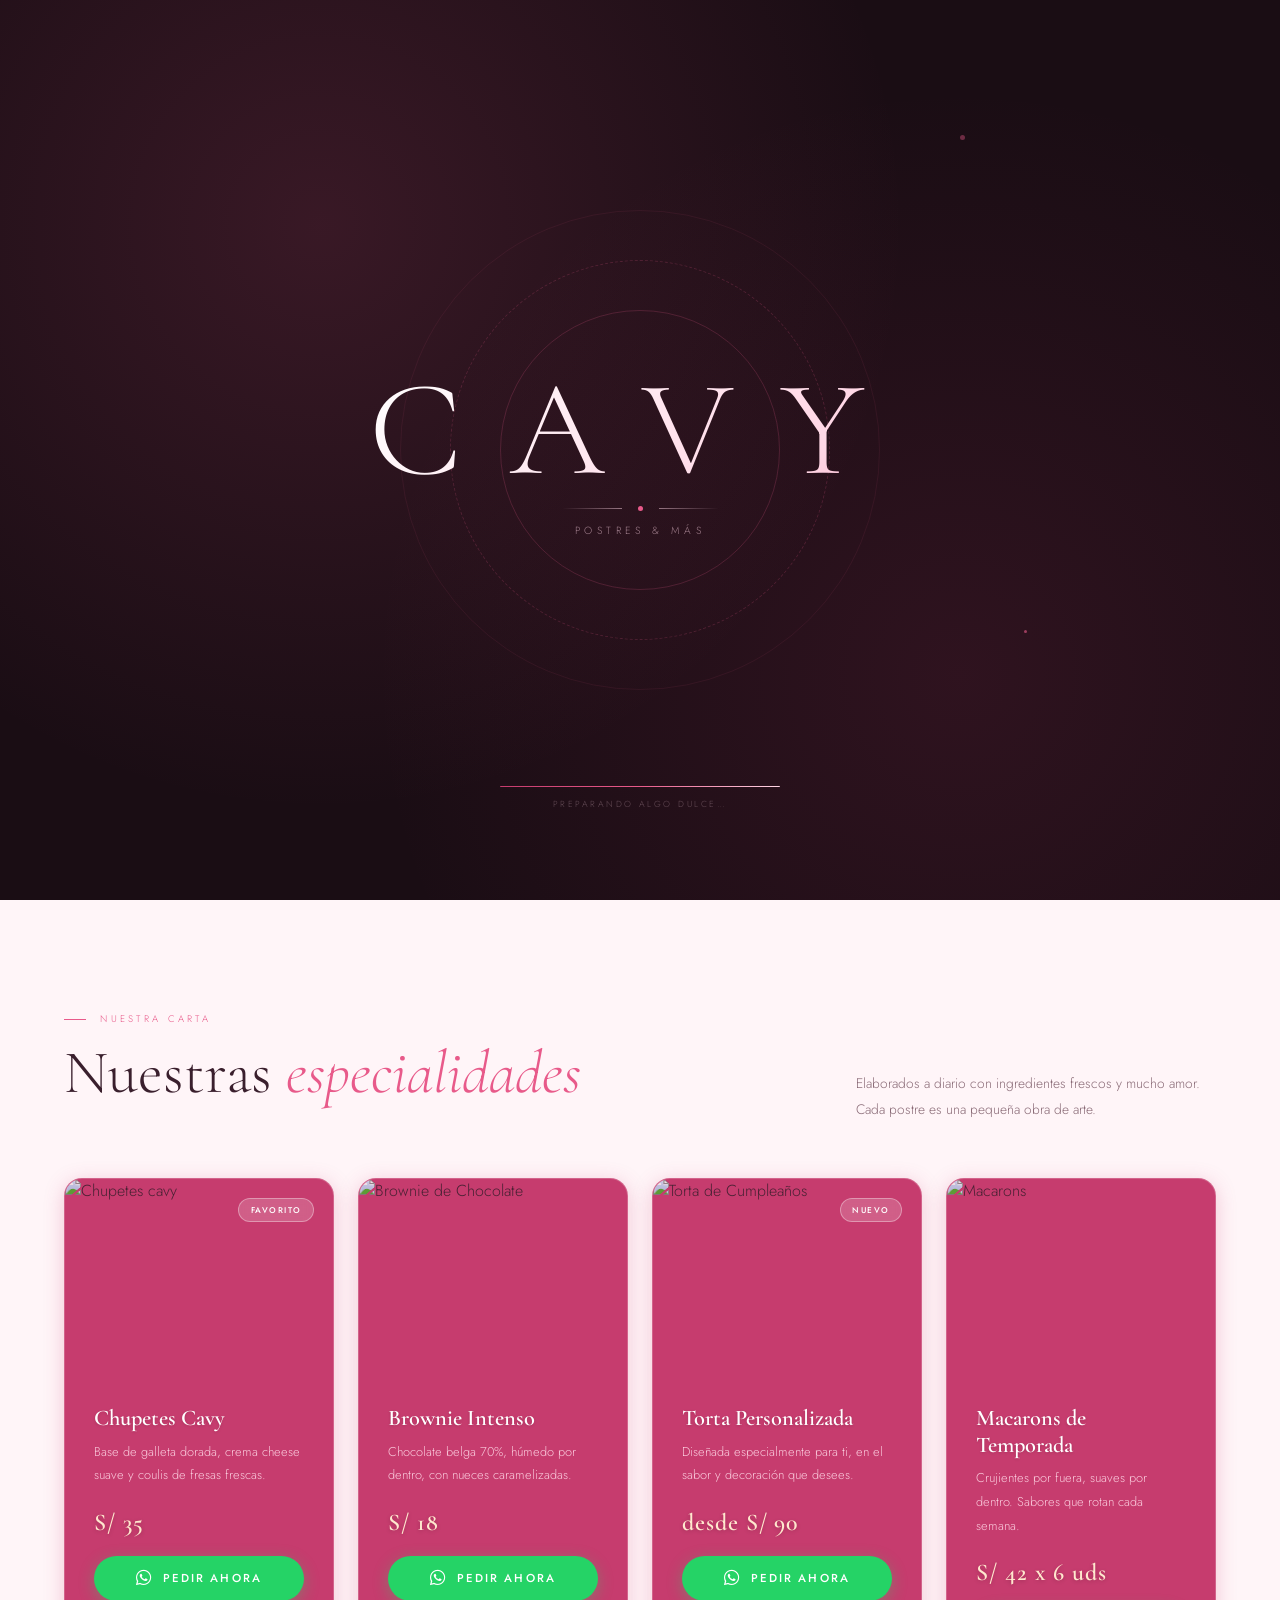
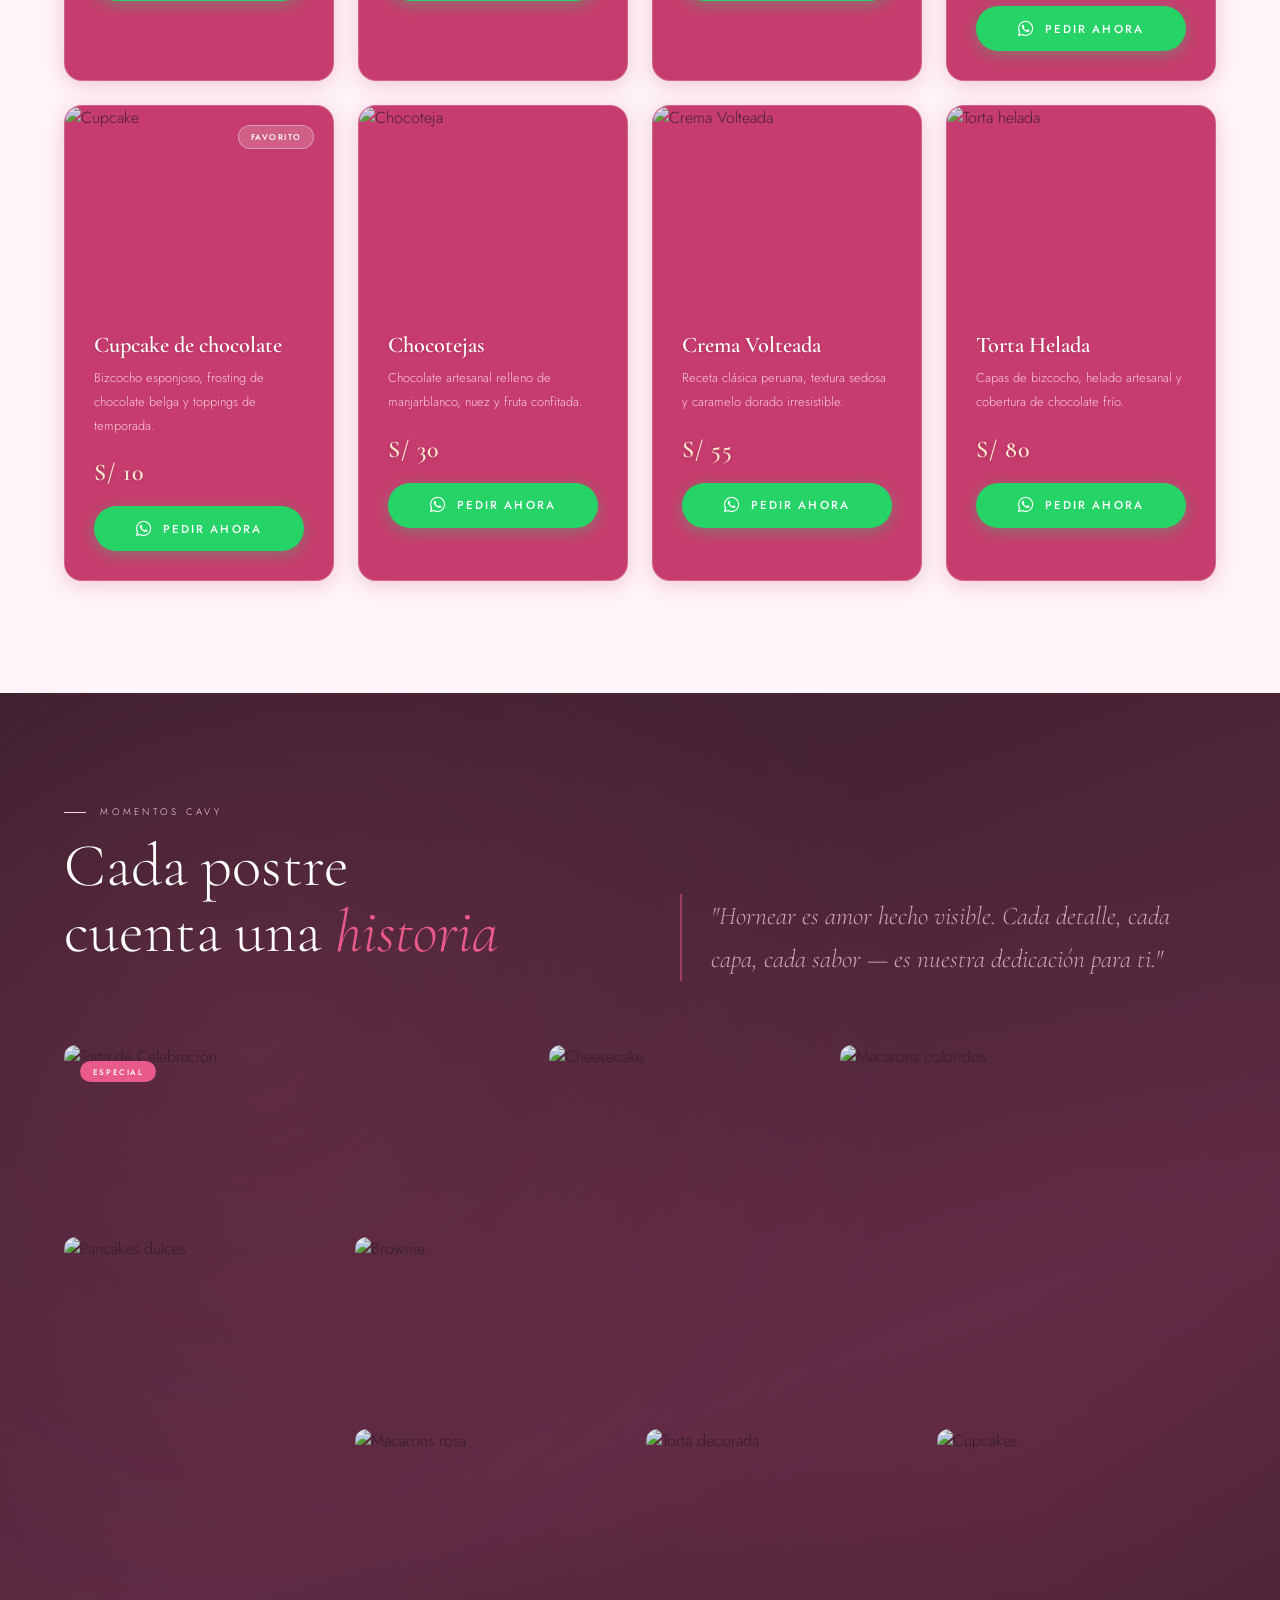
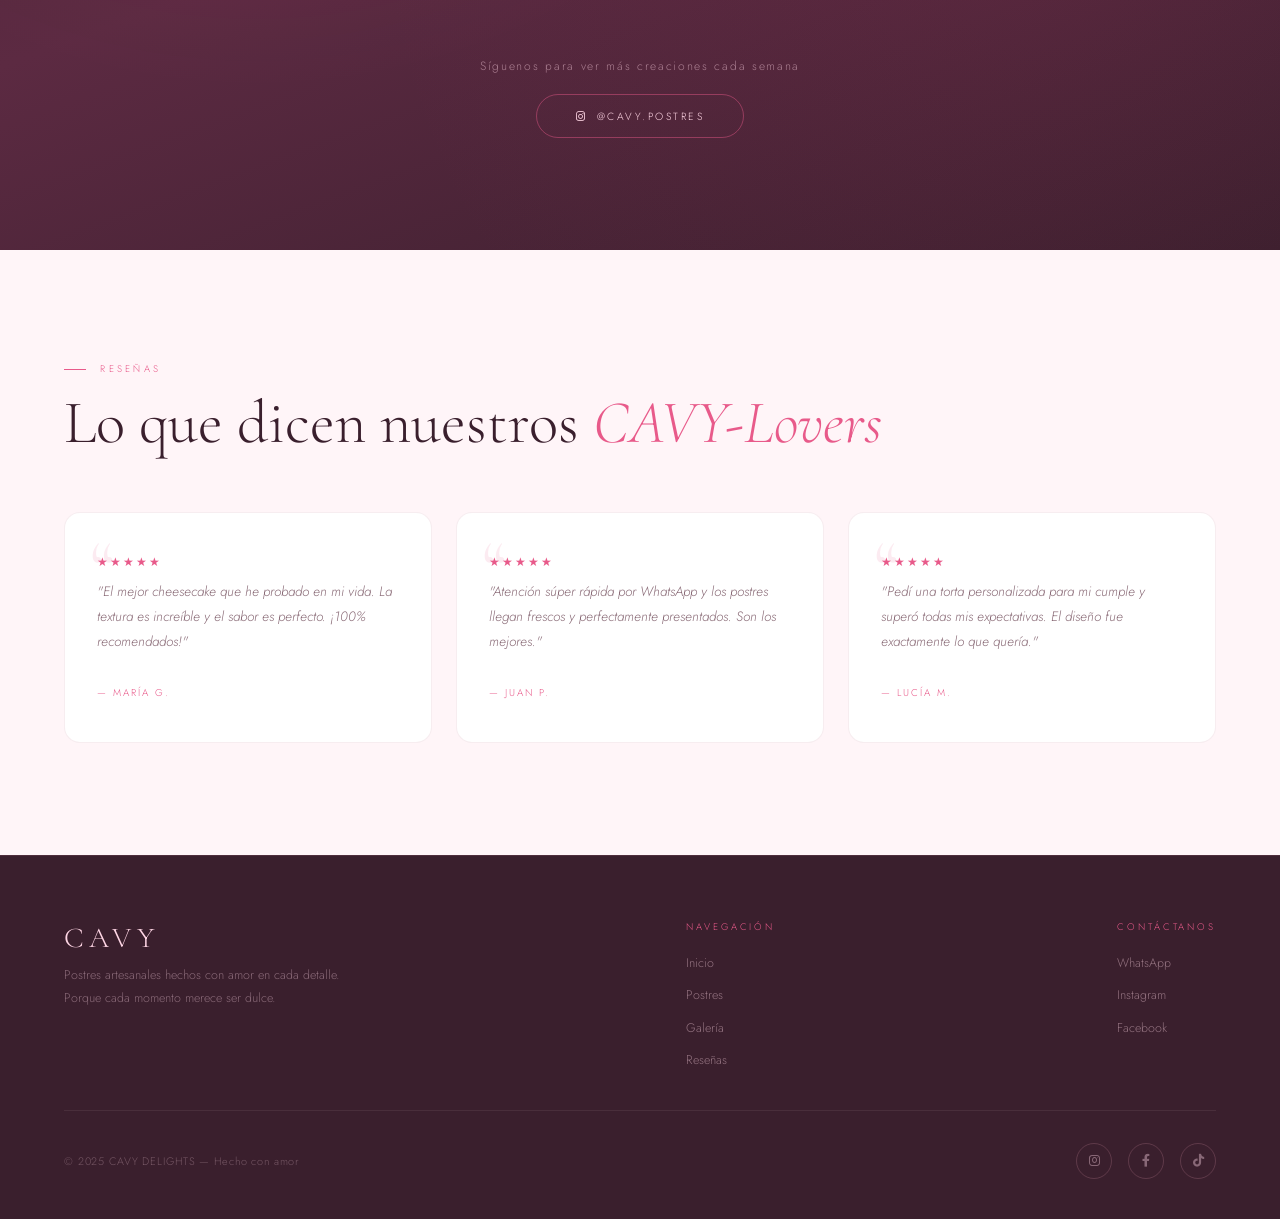
==== index.html @ 1678b9b2 "cambie cavy.html a index.html" ====
<!DOCTYPE html>
<html lang="es">
<head>
  <meta charset="UTF-8"/>
  <meta name="viewport" content="width=device-width, initial-scale=1.0"/>
  <title>CAVY — Postres & Más</title>
  <link rel="stylesheet" href="https://cdnjs.cloudflare.com/ajax/libs/font-awesome/6.0.0/css/all.min.css"/>
  <link href="https://fonts.googleapis.com/css2?family=Cormorant+Garamond:ital,wght@0,300;0,400;0,600;1,300;1,400&family=Jost:wght@200;300;400;500&display=swap" rel="stylesheet"/>
  <link rel="icon" href="logo2.png" type="image/png"/>
  <link rel="stylesheet" href="../css/cavy.css"/>
</head>
<body>


<div id="page-loader" role="status" aria-label="Cargando CAVY">
  <!-- Partículas flotantes -->
  <div class="loader-particle"></div>
  <div class="loader-particle"></div>
  <div class="loader-particle"></div>
  <div class="loader-particle"></div>
  <div class="loader-particle"></div>
  <div class="loader-particle"></div>

  <!-- Anillos decorativos -->
  <div class="loader-ring loader-ring-1"></div>
  <div class="loader-ring loader-ring-2"></div>
  <div class="loader-ring loader-ring-3"></div>

  <!-- Contenido central -->
  <div class="loader-content">
    <div class="loader-logo">CAVY</div>
    <div class="loader-divider">
      <div class="loader-divider-line"></div>
      <div class="loader-divider-dot"></div>
      <div class="loader-divider-line"></div>
    </div>
    <p class="loader-subtitle">Postres &amp; Más</p>
  </div>

  <!-- Barra de progreso -->
  <div class="loader-progress-wrap">
    <div class="loader-progress-bar">
      <div class="loader-progress-fill"></div>
    </div>
    <p class="loader-progress-text">Preparando algo dulce…</p>
  </div>
</div>

<!-- NAV -->
<nav class="navbar" id="navbar">
  <a href="#inicio" class="logo">CAVY<span class="logo-dot"></span></a>
  <button class="hamburger" id="hamburger" aria-label="Menú">
    <span></span><span></span><span></span>
  </button>
  <ul class="nav-links" id="navLinks">
    <li><a href="#inicio" class="active">Inicio</a></li>
    <li><a href="#productos">Postres</a></li>
    <li><a href="#galeria">Galería</a></li>
    <li><a href="#contacto">Reseñas</a></li>
  </ul>
</nav>

<!-- HERO -->
<header id="inicio">
  <div class="hero-image"></div>
  <div class="hero-deco hero-deco-1"></div>
  <div class="hero-deco hero-deco-2"></div>
  <div class="hero-content">
    <p class="hero-eyebrow">Postres Artesanales</p>
    <h1 class="hero-title">CAVY<br><em>dulzura</em><br>en cada bocado</h1>
    <p class="hero-sub">Creamos postres únicos con amor, ingredientes frescos y la magia que mereces.</p>
    <a href="#productos" class="btn-hero"><span>Ver nuestros postres</span></a>
  </div>
  <div class="scroll-hint"><div class="line"></div></div>
</header>

<!-- PRODUCTS -->
<section id="productos" class="sec">
  <div class="prod-header">
    <div>
      <p class="sec-label">Nuestra Carta</p>
      <h2 class="sec-title">Nuestras <em>especialidades</em></h2>
    </div>
    <p class="prod-desc reveal">Elaborados a diario con ingredientes frescos y mucho amor. Cada postre es una pequeña obra de arte.</p>
  </div>

  <div class="cards-grid">
    <div class="card reveal">
      <span class="card-badge">Favorito</span>
      <div class="card-img-wrap"><img src="chupete.png" alt="Chupetes cavy"/></div>
      <div class="card-body">
        <h3 class="card-name">Chupetes Cavy</h3>
        <p class="card-desc">Base de galleta dorada, crema cheese suave y coulis de fresas frescas.</p>
        <span class="card-price">S/ 35</span>
        <button class="btn-wa" onclick="pedirWhatsApp('Chupetes Cavy')"><i class="fab fa-whatsapp"></i><span>Pedir ahora</span></button>
      </div>
    </div>
    <div class="card reveal">
      <div class="card-img-wrap"><img src="https://images.unsplash.com/photo-1606313564200-e75d5e30476c?q=80&w=600" alt="Brownie de Chocolate"/></div>
      <div class="card-body">
        <h3 class="card-name">Brownie Intenso</h3>
        <p class="card-desc">Chocolate belga 70%, húmedo por dentro, con nueces caramelizadas.</p>
        <span class="card-price">S/ 18</span>
        <button class="btn-wa" onclick="pedirWhatsApp('Brownie Intenso')"><i class="fab fa-whatsapp"></i><span>Pedir ahora</span></button>
      </div>
    </div>
    <div class="card reveal">
      <span class="card-badge">Nuevo</span>
      <div class="card-img-wrap"><img src="https://images.unsplash.com/photo-1488477181946-6428a0291777?q=80&w=600" alt="Torta de Cumpleaños"/></div>
      <div class="card-body">
        <h3 class="card-name">Torta Personalizada</h3>
        <p class="card-desc">Diseñada especialmente para ti, en el sabor y decoración que desees.</p>
        <span class="card-price">desde S/ 90</span>
        <button class="btn-wa" onclick="pedirWhatsApp('Torta Personalizada')"><i class="fab fa-whatsapp"></i><span>Pedir ahora</span></button>
      </div>
    </div>
    <div class="card reveal">
      <div class="card-img-wrap"><img src="https://images.unsplash.com/photo-1551024506-0bccd828d307?q=80&w=600" alt="Macarons"/></div>
      <div class="card-body">
        <h3 class="card-name">Macarons de Temporada</h3>
        <p class="card-desc">Crujientes por fuera, suaves por dentro. Sabores que rotan cada semana.</p>
        <span class="card-price">S/ 42 x 6 uds</span>
        <button class="btn-wa" onclick="pedirWhatsApp('Macarons de Temporada')"><i class="fab fa-whatsapp"></i><span>Pedir ahora</span></button>
      </div>
    </div>
    <div class="card reveal">
      <span class="card-badge">Favorito</span>
      <div class="card-img-wrap"><img src="Cupcake.png" alt="Cupcake"/></div>
      <div class="card-body">
        <h3 class="card-name">Cupcake de chocolate</h3>
        <p class="card-desc">Bizcocho esponjoso, frosting de chocolate belga y toppings de temporada.</p>
        <span class="card-price">S/ 10</span>
        <button class="btn-wa" onclick="pedirWhatsApp('Cupcake de Chocolate')"><i class="fab fa-whatsapp"></i><span>Pedir ahora</span></button>
      </div>
    </div>
    <div class="card reveal">
      <div class="card-img-wrap"><img src="chocoteja.png" alt="Chocoteja"/></div>
      <div class="card-body">
        <h3 class="card-name">Chocotejas</h3>
        <p class="card-desc">Chocolate artesanal relleno de manjarblanco, nuez y fruta confitada.</p>
        <span class="card-price">S/ 30</span>
        <button class="btn-wa" onclick="pedirWhatsApp('Chocotejas')"><i class="fab fa-whatsapp"></i><span>Pedir ahora</span></button>
      </div>
    </div>
    <div class="card reveal">
      <div class="card-img-wrap"><img src="crema-volteada.jpeg" alt="Crema Volteada"/></div>
      <div class="card-body">
        <h3 class="card-name">Crema Volteada</h3>
        <p class="card-desc">Receta clásica peruana, textura sedosa y caramelo dorado irresistible.</p>
        <span class="card-price">S/ 55</span>
        <button class="btn-wa" onclick="pedirWhatsApp('Crema Volteada')"><i class="fab fa-whatsapp"></i><span>Pedir ahora</span></button>
      </div>
    </div>
    <div class="card reveal">
      <div class="card-img-wrap"><img src="torta-helada.png" alt="Torta helada"/></div>
      <div class="card-body">
        <h3 class="card-name">Torta Helada</h3>
        <p class="card-desc">Capas de bizcocho, helado artesanal y cobertura de chocolate frío.</p>
        <span class="card-price">S/ 80</span>
        <button class="btn-wa" onclick="pedirWhatsApp('Torta helada')"><i class="fab fa-whatsapp"></i><span>Pedir ahora</span></button>
      </div>
    </div>
  </div>
</section>

<!-- GALLERY -->
<section id="galeria">
  <div class="gallery-intro">
    <div>
      <p class="sec-label reveal">Momentos CAVY</p>
      <h2 class="sec-title reveal">Cada postre<br>cuenta una <em>historia</em></h2>
    </div>
    <blockquote class="gallery-quote reveal">
      "Hornear es amor hecho visible. Cada detalle, cada capa, cada sabor — es nuestra dedicación para ti."
    </blockquote>
  </div>
  <div class="gallery-grid">
    <div class="g-item g-featured reveal">
      <span class="g-tag">Especial</span>
      <img src="https://images.unsplash.com/photo-1578985545062-69928b1d9587?q=80&w=900" alt="Torta de Celebración" loading="lazy"/>
      <div class="g-overlay"><div class="g-overlay-text"><span class="g-overlay-label">Tortas</span><span class="g-overlay-name">Torta de Celebración</span></div></div>
    </div>
    <div class="g-item reveal">
      <img src="https://images.unsplash.com/photo-1495147466023-ac5c588e2e94?q=80&w=600" alt="Cheesecake" loading="lazy"/>
      <div class="g-overlay"><div class="g-overlay-text"><span class="g-overlay-label">Tartas</span><span class="g-overlay-name">Cheesecake del día</span></div></div>
    </div>
    <div class="g-item reveal">
      <img src="https://images.unsplash.com/photo-1587314168485-3236d6710814?q=80&w=600" alt="Macarons coloridos" loading="lazy"/>
      <div class="g-overlay"><div class="g-overlay-text"><span class="g-overlay-label">Petit fours</span><span class="g-overlay-name">Macarons de Temporada</span></div></div>
    </div>
    <div class="g-item reveal">
      <img src="https://images.unsplash.com/photo-1567620905732-2d1ec7ab7445?q=80&w=600" alt="Pancakes dulces" loading="lazy"/>
      <div class="g-overlay"><div class="g-overlay-text"><span class="g-overlay-label">Desayunos</span><span class="g-overlay-name">Pancakes Artesanales</span></div></div>
    </div>
    <div class="g-item reveal">
      <img src="https://images.unsplash.com/photo-1606313564200-e75d5e30476c?q=80&w=700" alt="Brownie" loading="lazy"/>
      <div class="g-overlay"><div class="g-overlay-text"><span class="g-overlay-label">Chocolate</span><span class="g-overlay-name">Brownie Intenso</span></div></div>
    </div>
    <div class="g-item reveal">
      <img src="https://images.unsplash.com/photo-1551024506-0bccd828d307?q=80&w=600" alt="Macarons rosa" loading="lazy"/>
      <div class="g-overlay"><div class="g-overlay-text"><span class="g-overlay-label">Edición</span><span class="g-overlay-name">Edición Floral</span></div></div>
    </div>
    <div class="g-item reveal">
      <img src="https://images.unsplash.com/photo-1488477181946-6428a0291777?q=80&w=600" alt="Torta decorada" loading="lazy"/>
      <div class="g-overlay"><div class="g-overlay-text"><span class="g-overlay-label">Personalizado</span><span class="g-overlay-name">Torta Personalizada</span></div></div>
    </div>
    <div class="g-item reveal">
      <img src="https://images.unsplash.com/photo-1563729784474-d77dbb933a9e?q=80&w=600" alt="Cupcakes" loading="lazy"/>
      <div class="g-overlay"><div class="g-overlay-text"><span class="g-overlay-label">Cupcakes</span><span class="g-overlay-name">Detalle Especial</span></div></div>
    </div>
  </div>
  <div class="gallery-cta reveal">
    <p>Síguenos para ver más creaciones cada semana</p>
    <a href="https://instagram.com/tuusuario" class="btn-insta" target="_blank"><i class="fab fa-instagram"></i><span>@cavy.postres</span></a>
  </div>
</section>

<!-- TESTIMONIALS -->
<section id="contacto" class="sec">
  <p class="sec-label reveal">Reseñas</p>
  <h2 class="sec-title reveal">Lo que dicen nuestros <em>CAVY-Lovers</em></h2>
  <div class="testi-grid">
    <div class="testi-card reveal">
      <div class="testi-stars">★★★★★</div>
      <p class="testi-text">"El mejor cheesecake que he probado en mi vida. La textura es increíble y el sabor es perfecto. ¡100% recomendados!"</p>
      <span class="testi-author">— María G.</span>
    </div>
    <div class="testi-card reveal">
      <div class="testi-stars">★★★★★</div>
      <p class="testi-text">"Atención súper rápida por WhatsApp y los postres llegan frescos y perfectamente presentados. Son los mejores."</p>
      <span class="testi-author">— Juan P.</span>
    </div>
    <div class="testi-card reveal">
      <div class="testi-stars">★★★★★</div>
      <p class="testi-text">"Pedí una torta personalizada para mi cumple y superó todas mis expectativas. El diseño fue exactamente lo que quería."</p>
      <span class="testi-author">— Lucía M.</span>
    </div>
  </div>
</section>

<!-- FOOTER -->
<footer>
  <div class="footer-top">
    <div class="footer-brand">
      <span class="footer-logo">CAVY</span>
      <p>Postres artesanales hechos con amor en cada detalle. Porque cada momento merece ser dulce.</p>
    </div>
    <div>
      <p class="footer-links-title">Navegación</p>
      <ul class="footer-links">
        <li><a href="#inicio">Inicio</a></li>
        <li><a href="#productos">Postres</a></li>
        <li><a href="#galeria">Galería</a></li>
        <li><a href="#contacto">Reseñas</a></li>
      </ul>
    </div>
    <div>
      <p class="footer-links-title">Contáctanos</p>
      <ul class="footer-links">
        <li><a href="https://wa.me/51962284422">WhatsApp</a></li>
        <li><a href="https://instagram.com/tuusuario">Instagram</a></li>
        <li><a href="https://facebook.com/tuusuario">Facebook</a></li>
      </ul>
    </div>
  </div>
  <div class="footer-bottom">
    <p class="footer-copy">© 2025 CAVY DELIGHTS — Hecho con amor </p>
    <div class="footer-socials">
      <a href="https://instagram.com/tuusuario" class="f-social" target="_blank"><i class="fab fa-instagram"></i></a>
      <a href="https://facebook.com/tuusuario" class="f-social" target="_blank"><i class="fab fa-facebook-f"></i></a>
      <a href="https://tiktok.com/@tuusuario" class="f-social" target="_blank"><i class="fab fa-tiktok"></i></a>
    </div>
  </div>
</footer>

<!-- FLOATING SOCIAL BUTTONS -->
<div class="redes-flotantes">
  <a href="https://wa.me/51962284422" class="btn-flotante whatsapp" target="_blank" title="WhatsApp"><i class="fa-brands fa-whatsapp"></i></a>
  <a href="https://facebook.com/tuusuario" class="btn-flotante facebook" target="_blank" title="Facebook"><i class="fa-brands fa-facebook"></i></a>
  <a href="https://instagram.com/tuusuario" class="btn-flotante instagram" target="_blank" title="Instagram"><i class="fa-brands fa-instagram"></i></a>
</div>


<script>
  /* ══ LOADER — ocultar tras máximo 4 s ══ */
  (function () {
    const loader = document.getElementById('page-loader');
    let hidden = false;

    function hideLoader() {
      if (hidden) return;
      hidden = true;
      loader.classList.add('loader-hidden');
      // Quitar del DOM después de la transición (0.7 s)
      setTimeout(() => loader.remove(), 800);
    }

    // Se oculta cuando la página termina de cargar O a los 4 s, lo que ocurra primero
    window.addEventListener('load', function () {
      // Mínimo 1.8 s para que se vea bonito, máximo 4 s
      const elapsed = performance.now();
      const delay = Math.max(0, 2800 - elapsed);
      setTimeout(hideLoader, delay);
    });

    // Seguro de 4 s por si window.load tarda demasiado
    setTimeout(hideLoader, 4000);
  })();

  /* ══ Navbar scroll ══ */
  const navbar = document.getElementById('navbar');
  window.addEventListener('scroll', () => {
    navbar.classList.toggle('scrolled', window.scrollY > 60);
  });

  /* ══ Hamburger ══ */
  const hamburger = document.getElementById('hamburger');
  hamburger.addEventListener('click', () => {
    document.getElementById('navLinks').classList.toggle('open');
    hamburger.classList.toggle('open');
  });

  /* ══ Active nav link on scroll ══ */
  const sections = document.querySelectorAll('section[id], header[id]');
  const navLinks = document.querySelectorAll('.nav-links a');
  const observer = new IntersectionObserver((entries) => {
    entries.forEach(entry => {
      if (entry.isIntersecting) {
        navLinks.forEach(a => a.classList.remove('active'));
        const active = document.querySelector(`.nav-links a[href="#${entry.target.id}"]`);
        if (active) active.classList.add('active');
      }
    });
  }, { threshold: 0.4 });
  sections.forEach(s => observer.observe(s));

  /* ══ Reveal animation ══ */
  const revealEls = document.querySelectorAll('.reveal');
  const revealObs = new IntersectionObserver((entries) => {
    entries.forEach((e, i) => {
      if (e.isIntersecting) {
        setTimeout(() => e.target.classList.add('visible'), i * 75);
        revealObs.unobserve(e.target);
      }
    });
  }, { threshold: 0.1 });
  revealEls.forEach(el => revealObs.observe(el));

  /* ══ WhatsApp ══ */
  function pedirWhatsApp(producto) {
    const telefono = "51962284422";
    const mensaje = `Hola CAVY! Me interesa, y quisiera hacer pedido de torta helada ${producto}`;
    window.open(`https://wa.me/${telefono}?text=${encodeURIComponent(mensaje)}`, '_blank');
  }

  /* ══ Popup — aparece 3 s después de que cierre el loader ══ */
  setTimeout(() => {
    const p = document.getElementById('miPopup');
    if (p) p.style.display = 'flex';
  }, 7000); // 4s loader + 3s de gracia

  function cerrarPopup() {
    const p = document.getElementById('miPopup');
    if (p) p.style.display = 'none';
  }
  window.addEventListener('click', (e) => {
    const p = document.getElementById('miPopup');
    if (e.target === p) cerrarPopup();
  });
</script>
</body>
</html>
---- css/cavy.css ----
:root {
      --rose: #E85A8A;
      --rose-light: #FFD6E5;
      --rose-dark: #C63C6E;
      --cream: #ffdbe3;
      --cream-dark: #F7E1E7;
      --lavender: #EDE0FF;
      --peach: #FFE8CE;
      --dark: #3A1F2D;
      --muted: #8A6B77;
      --white: #FFFFFF;

      --card-bg: #C63C6E;
      --card-bg-hover: #a82d5a;
      --card-body-bg: #C63C6E;
      --card-text-name: #FFFFFF;
      --card-text-desc: #FFD6E5;
      --card-price-color: #FFE8CE;
      --card-badge-bg: rgba(255,255,255,0.18);
      --card-badge-text: #FFFFFF;
      --card-border: rgba(255,255,255,0.2);
      --btn-wa-bg: #25D366;
      --btn-wa-text: #FFFFFF;
    }

    *, *::before, *::after { box-sizing: border-box; margin: 0; padding: 0; }
    html { scroll-behavior: smooth; }

    body {
      font-family: 'Jost', sans-serif;
      font-weight: 300;
      background: #fff5f8;
      color: var(--dark);
      overflow-x: hidden;
    }

    /* ══ LOADER ══ */
    #page-loader {
      position: fixed;
      inset: 0;
      z-index: 9999;
      display: flex;
      flex-direction: column;
      align-items: center;
      justify-content: center;
      background: #1a0d14;
      overflow: hidden;
      transition: opacity 0.7s ease, visibility 0.7s ease;
    }

    #page-loader.loader-hidden {
      opacity: 0;
      visibility: hidden;
      pointer-events: none;
    }

    /* Fondo con patrón sutil */
    #page-loader::before {
      content: '';
      position: absolute;
      inset: 0;
      background-image:
        radial-gradient(circle at 25% 25%, rgba(232,90,138,0.15) 0%, transparent 50%),
        radial-gradient(circle at 75% 75%, rgba(198,60,110,0.12) 0%, transparent 50%);
      pointer-events: none;
    }

    /* Partículas decorativas */
    .loader-particle {
      position: absolute;
      width: 3px;
      height: 3px;
      border-radius: 50%;
      background: var(--rose);
      opacity: 0;
      animation: particleFloat 3s ease-in-out infinite;
    }
    .loader-particle:nth-child(1)  { top: 20%; left: 15%; animation-delay: 0s;    width: 4px; height: 4px; }
    .loader-particle:nth-child(2)  { top: 70%; left: 80%; animation-delay: 0.4s;  opacity: 0.6; }
    .loader-particle:nth-child(3)  { top: 40%; left: 90%; animation-delay: 0.8s;  width: 2px; height: 2px; }
    .loader-particle:nth-child(4)  { top: 85%; left: 20%; animation-delay: 1.2s;  background: var(--rose-light); }
    .loader-particle:nth-child(5)  { top: 15%; left: 75%; animation-delay: 1.6s;  width: 5px; height: 5px; opacity: 0.4; }
    .loader-particle:nth-child(6)  { top: 55%; left: 5%;  animation-delay: 2s;    background: var(--rose-light); width: 2px; height: 2px; }
    @keyframes particleFloat {
      0%, 100% { opacity: 0; transform: translateY(0) scale(0.8); }
      50%       { opacity: 0.7; transform: translateY(-20px) scale(1); }
    }

    /* Forma decorativa giratoria */
    .loader-ring {
      position: absolute;
      border-radius: 50%;
      border: 1px solid rgba(232,90,138,0.2);
      animation: ringPulse 3s ease-in-out infinite;
    }
    .loader-ring-1 {
      width: 280px; height: 280px;
      animation-delay: 0s;
    }
    .loader-ring-2 {
      width: 380px; height: 380px;
      border-style: dashed;
      animation-delay: 0.5s;
      animation-duration: 4s;
    }
    .loader-ring-3 {
      width: 480px; height: 480px;
      animation-delay: 1s;
      animation-duration: 5s;
      border-color: rgba(232,90,138,0.08);
    }
    @keyframes ringPulse {
      0%, 100% { transform: scale(1) rotate(0deg); opacity: 0.5; }
      50%       { transform: scale(1.04) rotate(10deg); opacity: 1; }
    }

    /* Contenido central del loader */
    .loader-content {
      position: relative;
      z-index: 2;
      display: flex;
      flex-direction: column;
      align-items: center;
      gap: 0;
    }

    /* Logo principal animado */
    .loader-logo {
      font-family: 'Cormorant Garamond', serif;
      font-size: clamp(5rem, 14vw, 8.5rem);
      font-weight: 300;
      letter-spacing: 0.35em;
      color: transparent;
      background: linear-gradient(135deg, #fff 0%, var(--rose-light) 40%, var(--rose) 70%, #fff 100%);
      background-size: 200% 200%;
      -webkit-background-clip: text;
      background-clip: text;
      animation: logoReveal 1s ease forwards, shimmer 3s ease 1s infinite;
      opacity: 0;
      transform: translateY(15px) scale(0.95);
      line-height: 1;
    }
    @keyframes logoReveal {
      to { opacity: 1; transform: translateY(0) scale(1); }
    }
    @keyframes shimmer {
      0%   { background-position: 200% 0; }
      100% { background-position: -200% 0; }
    }

    /* Línea decorativa */
    .loader-divider {
      display: flex;
      align-items: center;
      gap: 1rem;
      margin: 0.5rem 0 0.8rem;
      opacity: 0;
      animation: fadeIn 0.6s ease 0.7s forwards;
    }
    .loader-divider-line {
      width: 60px;
      height: 1px;
      background: linear-gradient(to right, transparent, rgba(255,214,229,0.5));
    }
    .loader-divider-line:last-child {
      background: linear-gradient(to left, transparent, rgba(255,214,229,0.5));
    }
    .loader-divider-dot {
      width: 5px; height: 5px;
      border-radius: 50%;
      background: var(--rose);
    }

    /* Subtítulo */
    .loader-subtitle {
      font-family: 'Jost', sans-serif;
      font-size: clamp(0.55rem, 1.5vw, 0.65rem);
      letter-spacing: 0.42em;
      text-transform: uppercase;
      color: rgba(255,214,229,0.55);
      opacity: 0;
      animation: fadeIn 0.6s ease 0.9s forwards;
    }
    @keyframes fadeIn {
      to { opacity: 1; }
    }

    /* Barra de progreso */
    .loader-progress-wrap {
      position: absolute;
      bottom: 10%;
      left: 50%;
      transform: translateX(-50%);
      width: min(280px, 60vw);
      display: flex;
      flex-direction: column;
      align-items: center;
      gap: 0.7rem;
      z-index: 2;
    }
    .loader-progress-bar {
      width: 100%;
      height: 1px;
      background: rgba(255,214,229,0.12);
      border-radius: 2px;
      overflow: hidden;
    }
    .loader-progress-fill {
      height: 100%;
      width: 0%;
      background: linear-gradient(to right, var(--rose-dark), var(--rose), var(--rose-light));
      border-radius: 2px;
      animation: progressLoad 3.2s cubic-bezier(0.25, 0.46, 0.45, 0.94) 0.3s forwards;
    }
    @keyframes progressLoad {
      0%   { width: 0%; }
      30%  { width: 40%; }
      60%  { width: 70%; }
      85%  { width: 92%; }
      100% { width: 100%; }
    }
    .loader-progress-text {
      font-family: 'Jost', sans-serif;
      font-size: 0.55rem;
      letter-spacing: 0.28em;
      text-transform: uppercase;
      color: rgba(255,214,229,0.3);
    }

    /* Icono de pastel decorativo encima del logo */
    .loader-icon {
      font-size: 1.5rem;
      opacity: 0;
      animation: fadeIn 0.5s ease 0.4s forwards, floatIcon 2.5s ease 1s infinite;
      margin-bottom: 0.3rem;
      filter: drop-shadow(0 0 8px rgba(232,90,138,0.4));
    }
    @keyframes floatIcon {
      0%, 100% { transform: translateY(0); }
      50%       { transform: translateY(-5px); }
    }

    /* ══ SCROLLBAR ══ */
    ::-webkit-scrollbar { width: 5px; }
    ::-webkit-scrollbar-track { background: var(--cream); }
    ::-webkit-scrollbar-thumb { background: var(--rose-light); border-radius: 3px; }

    /* ══ NAV ══ */
    .navbar {
      position: fixed; top: 0; width: 100%; z-index: 2000;
      display: flex; align-items: center; justify-content: space-between;
      padding: 1.6rem 5%;
      transition: background .45s, padding .3s, box-shadow .3s;
      background: transparent;
    }
    .navbar.scrolled {
      background: rgba(255, 245, 248, 0.97);
      padding: 1rem 5%;
      box-shadow: 0 2px 30px rgba(198,60,110,0.10);
      border-bottom: 1px solid rgba(232,90,138,.15);
    }

    .logo {
      font-family: 'Cormorant Garamond', serif;
      font-size: 2rem; font-weight: 600;
      letter-spacing: .22em; color: #fff;
      transition: color .35s;
      text-decoration: none;
      display: flex; align-items: center; gap: .5rem;
    }
    .navbar.scrolled .logo { color: var(--rose-dark); }
    .logo-dot {
      width: 7px; height: 7px; border-radius: 50%;
      background: var(--rose);
      display: inline-block;
      margin-bottom: 2px;
      transition: background .35s;
    }

    .nav-links { list-style: none; display: flex; gap: 0; }
    .nav-links li { position: relative; }
    .nav-links a {
      display: block;
      font-size: .65rem; letter-spacing: .2em; text-transform: uppercase;
      color: rgba(255,255,255,0.88);
      padding: .55rem 1.1rem;
      border-radius: 30px;
      transition: color .3s, background .3s;
      text-decoration: none;
      font-weight: 400;
    }
    .navbar.scrolled .nav-links a { color: var(--muted); }
    .nav-links a:hover,
    .nav-links a.active {
      color: var(--rose-dark);
      background: rgba(232,90,138,.12);
    }
    .navbar.scrolled .nav-links a:hover,
    .navbar.scrolled .nav-links a.active {
      color: var(--rose-dark);
      background: rgba(198,60,110,.1);
    }
    .nav-links a.active::after {
      content: '';
      display: block;
      width: 4px; height: 4px; border-radius: 50%;
      background: var(--rose);
      margin: 2px auto 0;
    }

    .hamburger { display: none; flex-direction: column; gap: 5px; cursor: pointer; background: none; border: none; padding: 4px; }
    .hamburger span { display: block; width: 24px; height: 1.5px; background: #fff; transition: .3s; border-radius: 2px; }
    .navbar.scrolled .hamburger span { background: var(--rose-dark); }
    .hamburger.open span:nth-child(1) { transform: translateY(6.5px) rotate(45deg); }
    .hamburger.open span:nth-child(2) { opacity: 0; }
    .hamburger.open span:nth-child(3) { transform: translateY(-6.5px) rotate(-45deg); }

    /* ══ HERO ══ */
    #inicio {
      min-height: 100vh;
      display: flex; flex-direction: column;
      align-items: center; justify-content: center;
      text-align: center;
      position: relative; overflow: hidden;
    }
    .hero-image {
      position: absolute; inset: 0;
      background-image: url("torta-helada.png");
      background-size: 95%;
      background-position: center;
      background-repeat: no-repeat;
      z-index: 0;
      animation: zoomHero 18s ease-in-out infinite alternate;
    }
    .hero-image::after {
      content: '';
      position: absolute; inset: 0;
      background: linear-gradient(to bottom, rgba(20,10,15,0.52), rgba(20,10,15,0.78));
    }
    @keyframes zoomHero {
      0%   { transform: scale(1) translateY(0); }
      100% { transform: scale(1.06) translateY(-15px); }
    }

    .hero-deco { position: absolute; z-index: 1; pointer-events: none; }
    .hero-deco-1 {
      top: 12%; left: 6%;
      width: 180px; height: 180px;
      border: 1px solid rgba(232,90,138,.22);
      border-radius: 60% 40% 55% 45% / 50% 55% 45% 55%;
      animation: floatShape 8s ease-in-out infinite;
    }
    .hero-deco-2 {
      bottom: 18%; right: 7%;
      width: 120px; height: 120px;
      border: 1px solid rgba(255,214,229,.2);
      border-radius: 40% 60% 45% 55% / 55% 45% 60% 40%;
      animation: floatShape 10s ease-in-out infinite reverse;
    }
    @keyframes floatShape {
      0%,100% { transform: translateY(0) rotate(0deg); }
      50% { transform: translateY(-14px) rotate(8deg); }
    }

    .hero-content { position: relative; z-index: 2; padding: 1.5rem; animation: fadeUp 1.1s ease both; }
    @keyframes fadeUp {
      from { opacity: 0; transform: translateY(28px); }
      to   { opacity: 1; transform: translateY(0); }
    }
    .hero-eyebrow {
      font-size: .62rem; letter-spacing: .42em; text-transform: uppercase;
      color: var(--rose-light); margin-bottom: 1.4rem;
      display: flex; align-items: center; justify-content: center; gap: 1.2rem;
    }
    .hero-eyebrow::before,.hero-eyebrow::after {
      content: ''; width: 40px; height: 1px; background: rgba(255,214,229,.5);
    }
    .hero-title {
      font-family: 'Cormorant Garamond', serif;
      font-size: clamp(4rem, 10vw, 8rem);
      font-weight: 300; line-height: .9;
      color: #fff; letter-spacing: .08em;
    }
    .hero-title em { font-style: italic; color: var(--rose); }
    .hero-sub {
      font-size: .88rem; letter-spacing: .08em;
      color: rgba(255,255,255,0.8); margin: 1.8rem auto 2.8rem;
      max-width: 340px; line-height: 2;
    }
    .btn-hero {
      display: inline-block; padding: 1rem 3rem;
      border: 1px solid var(--rose); color: var(--rose);
      font-family: 'Jost', sans-serif;
      font-size: .65rem; letter-spacing: .3em; text-transform: uppercase;
      text-decoration: none; position: relative; overflow: hidden;
      transition: color .35s; border-radius: 2px;
    }
    .btn-hero::before {
      content: ''; position: absolute; inset: 0;
      background: var(--rose); transform: translateX(-101%);
      transition: transform .35s ease;
    }
    .btn-hero:hover { color: var(--white); }
    .btn-hero:hover::before { transform: translateX(0); }
    .btn-hero span { position: relative; z-index: 1; }
    .scroll-hint {
      position: absolute; bottom: 2.5rem; left: 50%; transform: translateX(-50%);
      display: flex; flex-direction: column; align-items: center; gap: .5rem;
      font-size: .55rem; letter-spacing: .26em; text-transform: uppercase;
      color: rgba(255,214,229,.45); animation: fadeUp 1.8s ease .6s both;
    }
    .scroll-hint .line {
      width: 1px; height: 44px;
      background: linear-gradient(to bottom, rgba(232,90,138,.6), transparent);
      animation: scrollLine 2.2s ease infinite;
    }
    @keyframes scrollLine {
      0%  { transform: scaleY(0); transform-origin: top; }
      50% { transform: scaleY(1); transform-origin: top; }
      51% { transform: scaleY(1); transform-origin: bottom; }
      100%{ transform: scaleY(0); transform-origin: bottom; }
    }

    /* ══ SHARED ══ */
    .sec { padding: 7rem 5%; }
    .sec-alt { background: #fff5f8; }
    .sec-label {
      font-size: .6rem; letter-spacing: .34em; text-transform: uppercase;
      color: var(--rose); margin-bottom: .9rem;
      display: flex; align-items: center; gap: .9rem;
    }
    .sec-label::before { content: ''; width: 22px; height: 1px; background: var(--rose); }
    .sec-title {
      font-family: 'Cormorant Garamond', serif;
      font-size: clamp(2.2rem, 5vw, 3.8rem);
      font-weight: 300; line-height: 1.08; color: var(--dark);
      margin-bottom: 1rem;
    }
    .sec-title em { font-style: italic; color: var(--rose); }

    /* ══ PRODUCTOS ══ */
    .prod-header {
      display: flex; justify-content: space-between; align-items: flex-end;
      flex-wrap: wrap; gap: 1.5rem; margin-bottom: 3.5rem;
    }
    .prod-desc { max-width: 360px; font-size: .86rem; color: var(--muted); line-height: 1.9; }

    .cards-grid {
      display: grid;
      grid-template-columns: repeat(auto-fill, minmax(270px, 1fr));
      gap: 1.5rem;
    }

    .card {
      background: var(--card-bg);
      border: 1px solid var(--card-border);
      border-radius: 18px;
      overflow: hidden;
      position: relative;
      box-shadow: 0 4px 20px rgba(198,60,110,.25);
      transition: transform .35s, box-shadow .35s;
    }
    .card::after {
      content: ''; position: absolute; bottom: 0; left: 0;
      width: 100%; height: 3px;
      background: linear-gradient(to right, #FF9EC8, #FFD6E5);
      transform: scaleX(0); transform-origin: left;
      transition: transform .4s;
    }
    .card:hover { transform: translateY(-10px); box-shadow: 0 20px 45px rgba(198,60,110,.4); }
    .card:hover::after { transform: scaleX(1); }
    .card-img-wrap { overflow: hidden; height: 200px; position: relative; }
    .card-img-wrap::after {
      content: ''; position: absolute; inset: 0;
      background: linear-gradient(to bottom, rgba(198,60,110,.1), rgba(198,60,110,.4));
    }
    .card-img-wrap img {
      width: 100%; height: 100%; object-fit: cover;
      filter: saturate(1.1) brightness(.95);
      transition: transform .6s, filter .4s;
    }
    .card:hover .card-img-wrap img { transform: scale(1.08); filter: saturate(1.2) brightness(1.0); }
    .card-body { padding: 1.6rem 1.8rem 1.8rem; background: var(--card-body-bg); }
    .card-badge {
      position: absolute; top: 1.2rem; right: 1.2rem; z-index: 2;
      font-size: .52rem; letter-spacing: .18em; text-transform: uppercase;
      color: var(--card-badge-text);
      background: var(--card-badge-bg);
      backdrop-filter: blur(4px);
      border: 1px solid rgba(255,255,255,.35);
      padding: .3rem .7rem;
      border-radius: 20px; font-weight: 500;
    }
    .card-name {
      font-family: 'Cormorant Garamond', serif;
      font-size: 1.4rem; font-weight: 600;
      color: var(--card-text-name);
      margin-bottom: .5rem; line-height: 1.2;
      text-shadow: 0 1px 3px rgba(0,0,0,.15);
    }
    .card-desc { font-size: .8rem; color: var(--card-text-desc); line-height: 1.85; margin-bottom: 1.3rem; opacity: .92; }
    .card-price {
      font-family: 'Cormorant Garamond', serif;
      font-size: 1.5rem; font-weight: 600;
      color: var(--card-price-color);
      display: block; margin-bottom: 1.2rem; letter-spacing: .04em;
      text-shadow: 0 1px 4px rgba(0,0,0,.2);
    }
    .btn-wa {
      display: flex; align-items: center; justify-content: center; gap: .6rem;
      width: 100%; padding: .85rem; border-radius: 30px;
      background: #25D366; border: none; color: #fff;
      font-family: 'Jost', sans-serif; font-size: .72rem; font-weight: 500;
      letter-spacing: .18em; text-transform: uppercase; cursor: pointer;
      box-shadow: 0 4px 15px rgba(37,211,102,.35);
      transition: transform .25s, box-shadow .25s, background .25s;
    }
    .btn-wa:hover { background: #1da851; transform: translateY(-2px) scale(1.02); box-shadow: 0 8px 22px rgba(37,211,102,.5); }
    .btn-wa i { font-size: 1.1rem; }

    /* ══ GALLERY ══ */
    #galeria {
      background: linear-gradient(160deg, #3A1F2D 0%, #5c2a42 60%, #3A1F2D 100%);
      padding: 7rem 5%;
      position: relative;
      overflow: hidden;
    }
    #galeria::before {
      content: '';
      position: absolute; inset: 0;
      background-image: radial-gradient(circle at 20% 30%, rgba(232,90,138,.12) 0%, transparent 50%),
                        radial-gradient(circle at 80% 70%, rgba(198,60,110,.1) 0%, transparent 50%);
      pointer-events: none;
    }
    .gallery-intro {
      display: grid; grid-template-columns: 1fr 1fr;
      gap: 5rem; align-items: end; margin-bottom: 4rem;
      position: relative; z-index: 2;
    }
    .gallery-intro .sec-label { color: var(--rose-light); }
    .gallery-intro .sec-label::before { background: var(--rose-light); }
    .gallery-intro .sec-title { color: #fff; }
    .gallery-quote {
      font-family: 'Cormorant Garamond', serif;
      font-size: clamp(1.1rem, 2.2vw, 1.6rem);
      font-style: italic; font-weight: 300;
      color: rgba(255,214,229,.7); line-height: 1.7;
      border-left: 2px solid rgba(232,90,138,.5); padding-left: 1.8rem;
    }
    .gallery-grid {
      display: grid;
      grid-template-columns: repeat(12, 1fr);
      grid-template-rows: auto;
      gap: 12px;
      position: relative; z-index: 2;
    }
    .g-item {
      overflow: hidden; position: relative;
      border-radius: 12px;
      cursor: pointer;
    }
    .g-item:nth-child(1) { grid-column: 1 / 6;  grid-row: 1; }
    .g-item:nth-child(2) { grid-column: 6 / 9;  grid-row: 1; }
    .g-item:nth-child(3) { grid-column: 9 / 13; grid-row: 1 / 3; }
    .g-item:nth-child(4) { grid-column: 1 / 4;  grid-row: 2 / 4; }
    .g-item:nth-child(5) { grid-column: 4 / 9;  grid-row: 2; }
    .g-item:nth-child(6) { grid-column: 4 / 7;  grid-row: 3; }
    .g-item:nth-child(7) { grid-column: 7 / 10; grid-row: 3; }
    .g-item:nth-child(8) { grid-column: 10 / 13; grid-row: 3; }
    .g-item img {
      width: 100%; height: 100%; object-fit: cover;
      display: block; min-height: 180px;
      filter: brightness(.92) saturate(1.05);
      transition: transform .7s cubic-bezier(.25,.46,.45,.94), filter .5s;
    }
    .g-item:hover img { transform: scale(1.08); filter: brightness(1) saturate(1.15); }
    .g-overlay {
      position: absolute; inset: 0;
      background: linear-gradient(to top, rgba(58,31,45,.85) 0%, rgba(58,31,45,.1) 55%, transparent 100%);
      opacity: 0; transition: opacity .4s;
      display: flex; align-items: flex-end; padding: 1.4rem 1.2rem;
    }
    .g-item:hover .g-overlay { opacity: 1; }
    .g-overlay-text { display: flex; flex-direction: column; gap: .3rem; }
    .g-overlay-label { font-size: .55rem; letter-spacing: .28em; text-transform: uppercase; color: var(--rose-light); font-weight: 400; }
    .g-overlay-name { font-family: 'Cormorant Garamond', serif; font-size: 1.1rem; font-style: italic; color: #fff; line-height: 1.2; }
    .g-item::after {
      content: '';
      position: absolute; inset: 0;
      border: 2px solid rgba(232,90,138,0);
      border-radius: 12px;
      transition: border-color .4s;
      pointer-events: none;
    }
    .g-item:hover::after { border-color: rgba(232,90,138,.5); }
    .g-item.g-featured .g-tag {
      position: absolute; top: 1rem; left: 1rem; z-index: 3;
      font-size: .5rem; letter-spacing: .2em; text-transform: uppercase;
      background: var(--rose); color: #fff;
      padding: .3rem .8rem; border-radius: 20px; font-weight: 500;
    }
    .gallery-cta { text-align: center; margin-top: 3rem; position: relative; z-index: 2; }
    .gallery-cta p { font-size: .75rem; letter-spacing: .14em; color: rgba(255,214,229,.5); margin-bottom: 1.2rem; }
    .btn-insta {
      display: inline-flex; align-items: center; gap: .6rem;
      padding: .85rem 2.4rem;
      border: 1px solid rgba(232,90,138,.45);
      color: var(--rose-light);
      font-family: 'Jost', sans-serif;
      font-size: .65rem; letter-spacing: .24em; text-transform: uppercase;
      text-decoration: none; border-radius: 30px;
      transition: background .3s, border-color .3s, color .3s;
    }
    .btn-insta:hover { background: rgba(232,90,138,.15); border-color: var(--rose); color: #fff; }

    /* ══ TESTIMONIALS ══ */
    #contacto { background: #fff5f8; }
    .testi-grid {
      display: grid;
      grid-template-columns: repeat(auto-fill, minmax(280px, 1fr));
      gap: 1.5rem; margin-top: 3.5rem;
    }
    .testi-card {
      background: var(--white); border: 1px solid rgba(201,137,154,.15);
      padding: 2.5rem 2rem; position: relative; transition: background .3s, transform .3s, box-shadow .3s;
      border-radius: 16px;
    }
    .testi-card::before {
      content: '\201C'; font-family: 'Cormorant Garamond', serif;
      font-size: 5rem; line-height: 1; color: rgba(232,90,138,.12);
      position: absolute; top: 1rem; left: 1.5rem;
    }
    .testi-card:hover { background: #fff0f5; transform: translateY(-4px); box-shadow: 0 12px 32px rgba(198,60,110,.12); }
    .testi-text { font-size: .85rem; color: var(--muted); line-height: 1.85; font-style: italic; position: relative; z-index: 1; margin-bottom: 1.5rem; }
    .testi-author { font-size: .62rem; letter-spacing: .2em; text-transform: uppercase; color: var(--rose); font-style: normal; }
    .testi-stars { color: var(--rose); font-size: .75rem; margin-bottom: .5rem; letter-spacing: 2px; }

    /* ══ FOOTER ══ */
    footer {
      background: var(--dark);
      padding: 4rem 5% 2.5rem;
      border-top: 1px solid rgba(201,137,154,.15);
    }
    .footer-top {
      display: flex; justify-content: space-between; align-items: flex-start;
      flex-wrap: wrap; gap: 2rem; padding-bottom: 2.5rem;
      border-bottom: 1px solid rgba(255,214,229,.08);
      margin-bottom: 2rem;
    }
    .footer-brand { max-width: 280px; }
    .footer-logo { font-family: 'Cormorant Garamond', serif; font-size: 1.8rem; color: var(--rose-light); letter-spacing: .18em; margin-bottom: .6rem; display: block; }
    .footer-brand p { font-size: .78rem; color: rgba(255,214,229,.4); line-height: 1.8; }
    .footer-links-title { font-size: .6rem; letter-spacing: .3em; text-transform: uppercase; color: var(--rose); margin-bottom: 1rem; }
    .footer-links { list-style: none; display: flex; flex-direction: column; gap: .6rem; }
    .footer-links a { font-size: .78rem; color: rgba(255,214,229,.45); text-decoration: none; transition: color .25s; }
    .footer-links a:hover { color: var(--rose-light); }
    .footer-bottom { display: flex; align-items: center; justify-content: space-between; flex-wrap: wrap; gap: 1rem; }
    .footer-copy { font-size: .68rem; color: rgba(255,214,229,.3); letter-spacing: .08em; }
    .footer-socials { display: flex; gap: 1rem; }
    .f-social { width: 36px; height: 36px; border: 1px solid rgba(201,137,154,.25); border-radius: 50%; display: flex; align-items: center; justify-content: center; color: rgba(255,214,229,.4); font-size: .8rem; text-decoration: none; transition: all .3s; }
    .f-social:hover { border-color: var(--rose-light); color: var(--rose-light); background: rgba(232,90,138,.1); }

    /* ══ FLOATING BUTTONS ══ */
    .redes-flotantes { position: fixed; bottom: 1.8rem; right: 1.8rem; display: flex; flex-direction: column; gap: 10px; z-index: 1000; }
    .btn-flotante { width: 48px; height: 48px; border-radius: 50%; color: white; font-size: 1.15rem; display: flex; align-items: center; justify-content: center; text-decoration: none; box-shadow: 0 4px 16px rgba(201,137,154,.35); transition: transform .3s, box-shadow .3s; border: 1px solid rgba(255,255,255,.12); }
    .btn-flotante:hover { transform: scale(1.12) rotate(5deg); box-shadow: 0 6px 20px rgba(201,137,154,.4); }
    .whatsapp  { background: #25d366; }
    .facebook  { background: #1877f2; }
    .instagram { background: linear-gradient(45deg,#f09433,#e6683c,#dc2743,#cc2366,#bc1888); }

    /* ══ POPUP ══ */
    .overlay { position: fixed; inset: 0; background: rgba(61,36,48,.65); display: none; justify-content: center; align-items: center; z-index: 3000; backdrop-filter: blur(6px); }
    .popup-box { background: var(--white); border: 1px solid rgba(255,255,255,.3); padding: 3rem 2.5rem; max-width: 400px; width: 90%; text-align: center; position: relative; animation: popIn .4s ease; border-radius: 20px; }
    @keyframes popIn { from { transform: translateY(22px); opacity: 0; } to { transform: translateY(0); opacity: 1; } }
    .popup-close { position: absolute; top: 1rem; right: 1.2rem; font-size: 1.5rem; cursor: pointer; color: var(--muted); background: none; border: none; transition: color .2s; }
    .popup-close:hover { color: var(--rose); }
    .popup-box h2 { font-family: 'Cormorant Garamond', serif; font-size: 2rem; font-weight: 400; color: var(--dark); margin-bottom: .8rem; }
    .popup-box p { font-size: .82rem; color: var(--muted); line-height: 1.8; margin-bottom: 1.4rem; }
    .cupon { border: 1px dashed var(--rose); color: var(--rose); font-family: 'Cormorant Garamond', serif; font-size: 1.6rem; letter-spacing: .12em; padding: 1rem 1.5rem; margin: 1.2rem 0; border-radius: 8px; }
    .descuento { color: var(--rose-dark); font-size: .78rem; margin-bottom: 1.8rem; }
    .popup-btn { display: inline-block; padding: .95rem 2.8rem; background: var(--rose); border: none; cursor: pointer; font-family: 'Jost', sans-serif; font-size: .7rem; letter-spacing: .22em; text-transform: uppercase; color: var(--white); transition: background .3s, transform .2s; border-radius: 30px; }
    .popup-btn:hover { background: var(--rose-dark); transform: translateY(-2px); }

    /* ══ REVEAL ══ */
    .reveal { opacity: 0; transform: translateY(24px); transition: opacity .65s, transform .65s; }
    .reveal.visible { opacity: 1; transform: translateY(0); }

    /* ══ RESPONSIVE ══ */
    @media (max-width: 1000px) {
      .gallery-grid { grid-template-columns: repeat(6, 1fr); }
      .g-item:nth-child(1) { grid-column: 1 / 4; grid-row: 1; }
      .g-item:nth-child(2) { grid-column: 4 / 7; grid-row: 1; }
      .g-item:nth-child(3) { grid-column: 1 / 4; grid-row: 2; }
      .g-item:nth-child(4) { grid-column: 4 / 7; grid-row: 2; }
      .g-item:nth-child(5) { grid-column: 1 / 3; grid-row: 3; }
      .g-item:nth-child(6) { grid-column: 3 / 5; grid-row: 3; }
      .g-item:nth-child(7) { grid-column: 5 / 7; grid-row: 3; }
      .g-item:nth-child(8) { grid-column: 1 / 4; grid-row: 4; }
    }
    @media (max-width: 900px) {
      .nav-links { display: none; flex-direction: column; position: absolute; top: 100%; left: 0; width: 100%; background: rgba(255,245,248,.97); padding: 1.2rem 5% 1.8rem; gap: .2rem; border-bottom: 1px solid rgba(232,90,138,.12); }
      .nav-links.open { display: flex; }
      .nav-links a { color: var(--muted); }
      .hamburger { display: flex; }
      .gallery-intro { grid-template-columns: 1fr; gap: 2rem; }
    }
    @media (max-width: 660px) {
      .gallery-grid { grid-template-columns: repeat(2, 1fr); }
      .g-item { grid-column: auto !important; grid-row: auto !important; }
      .g-item img { min-height: 150px; }
      .sec { padding: 5rem 5%; }
      .footer-top { flex-direction: column; }
      .footer-bottom { flex-direction: column; align-items: flex-start; gap: .8rem; }
    }
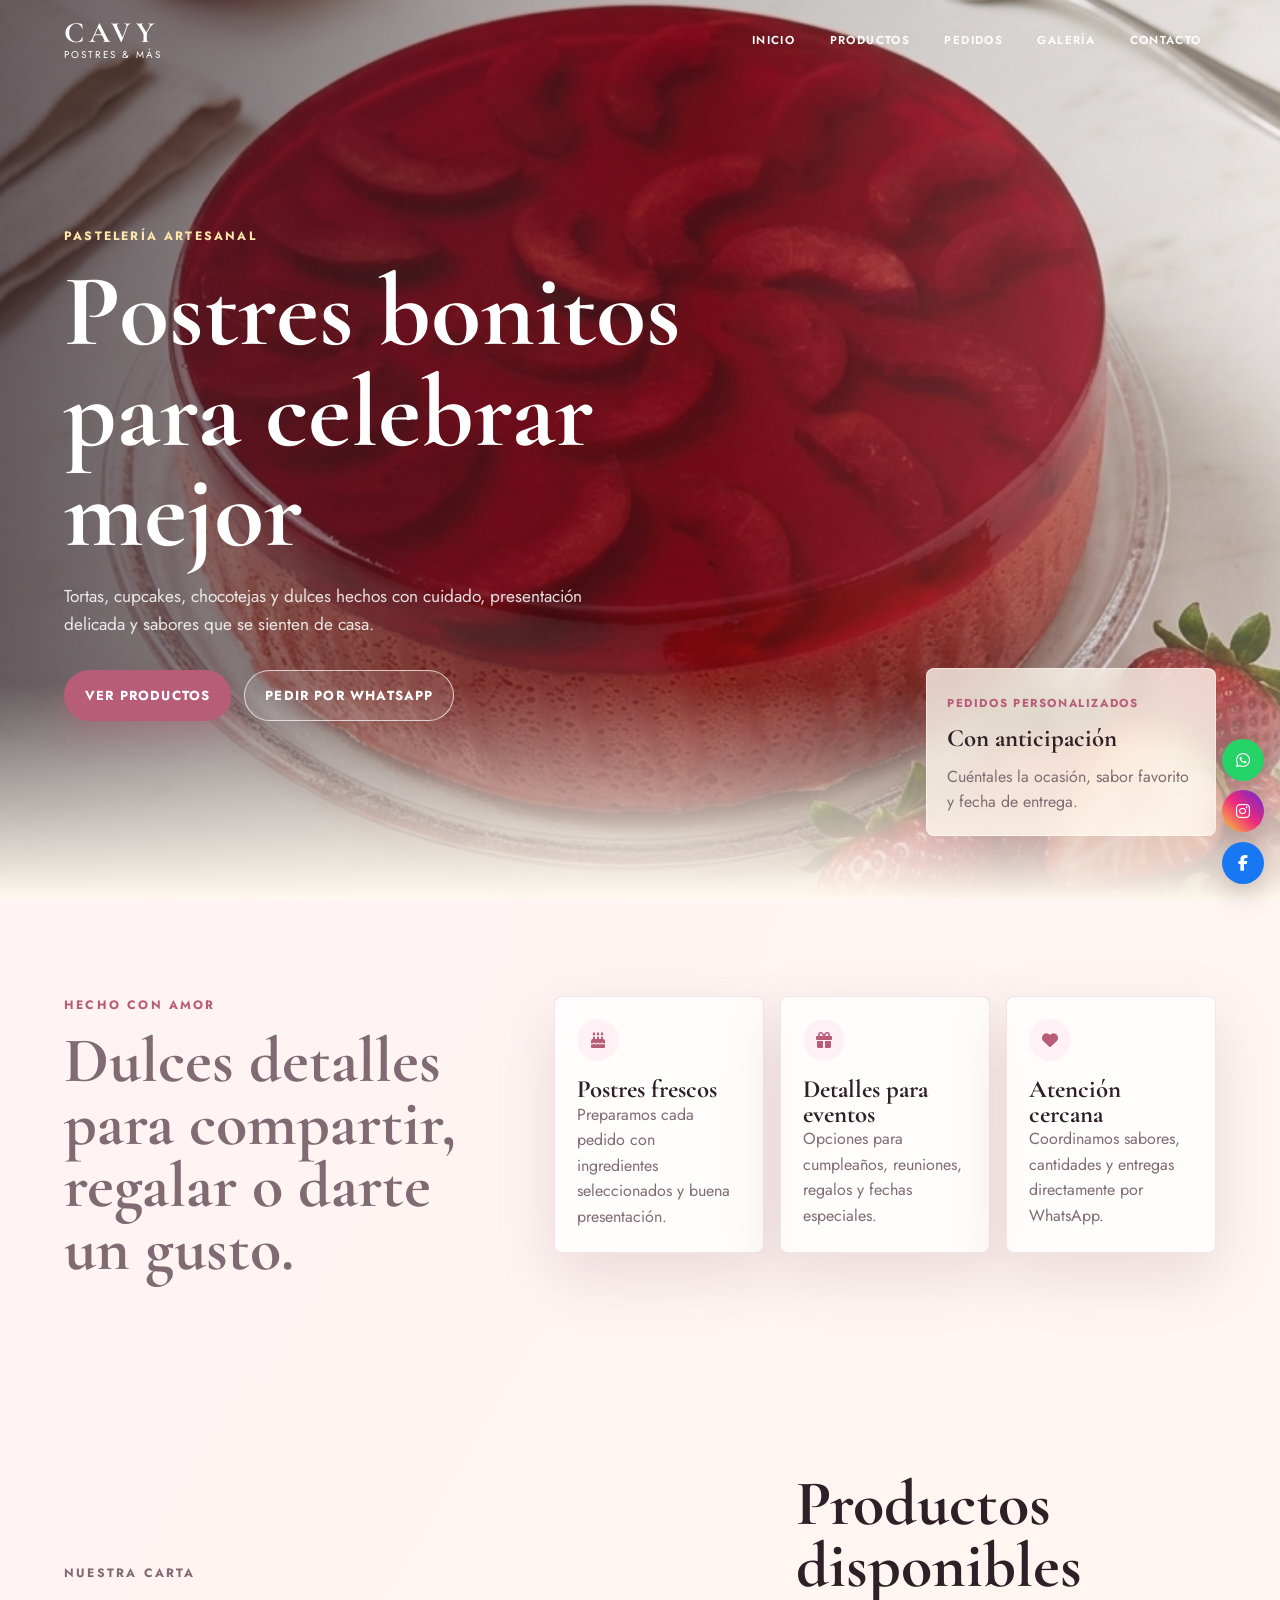
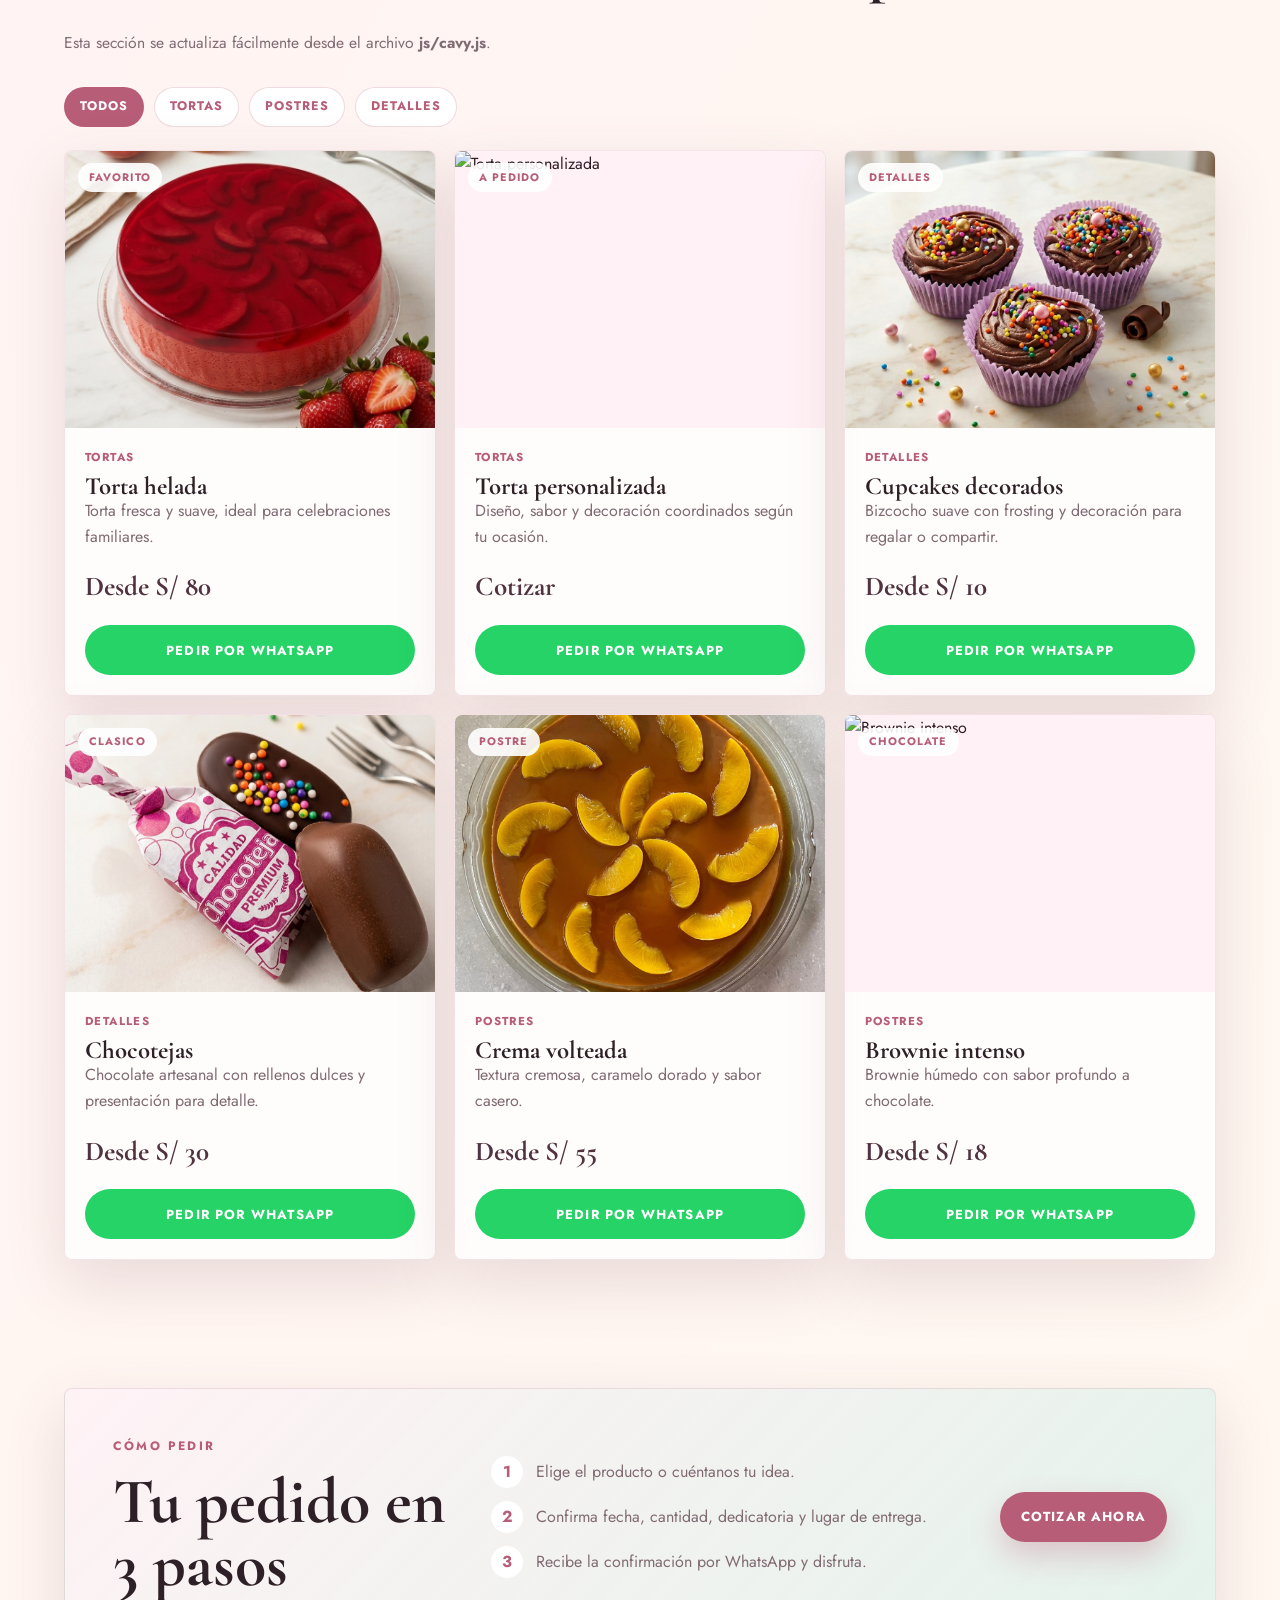
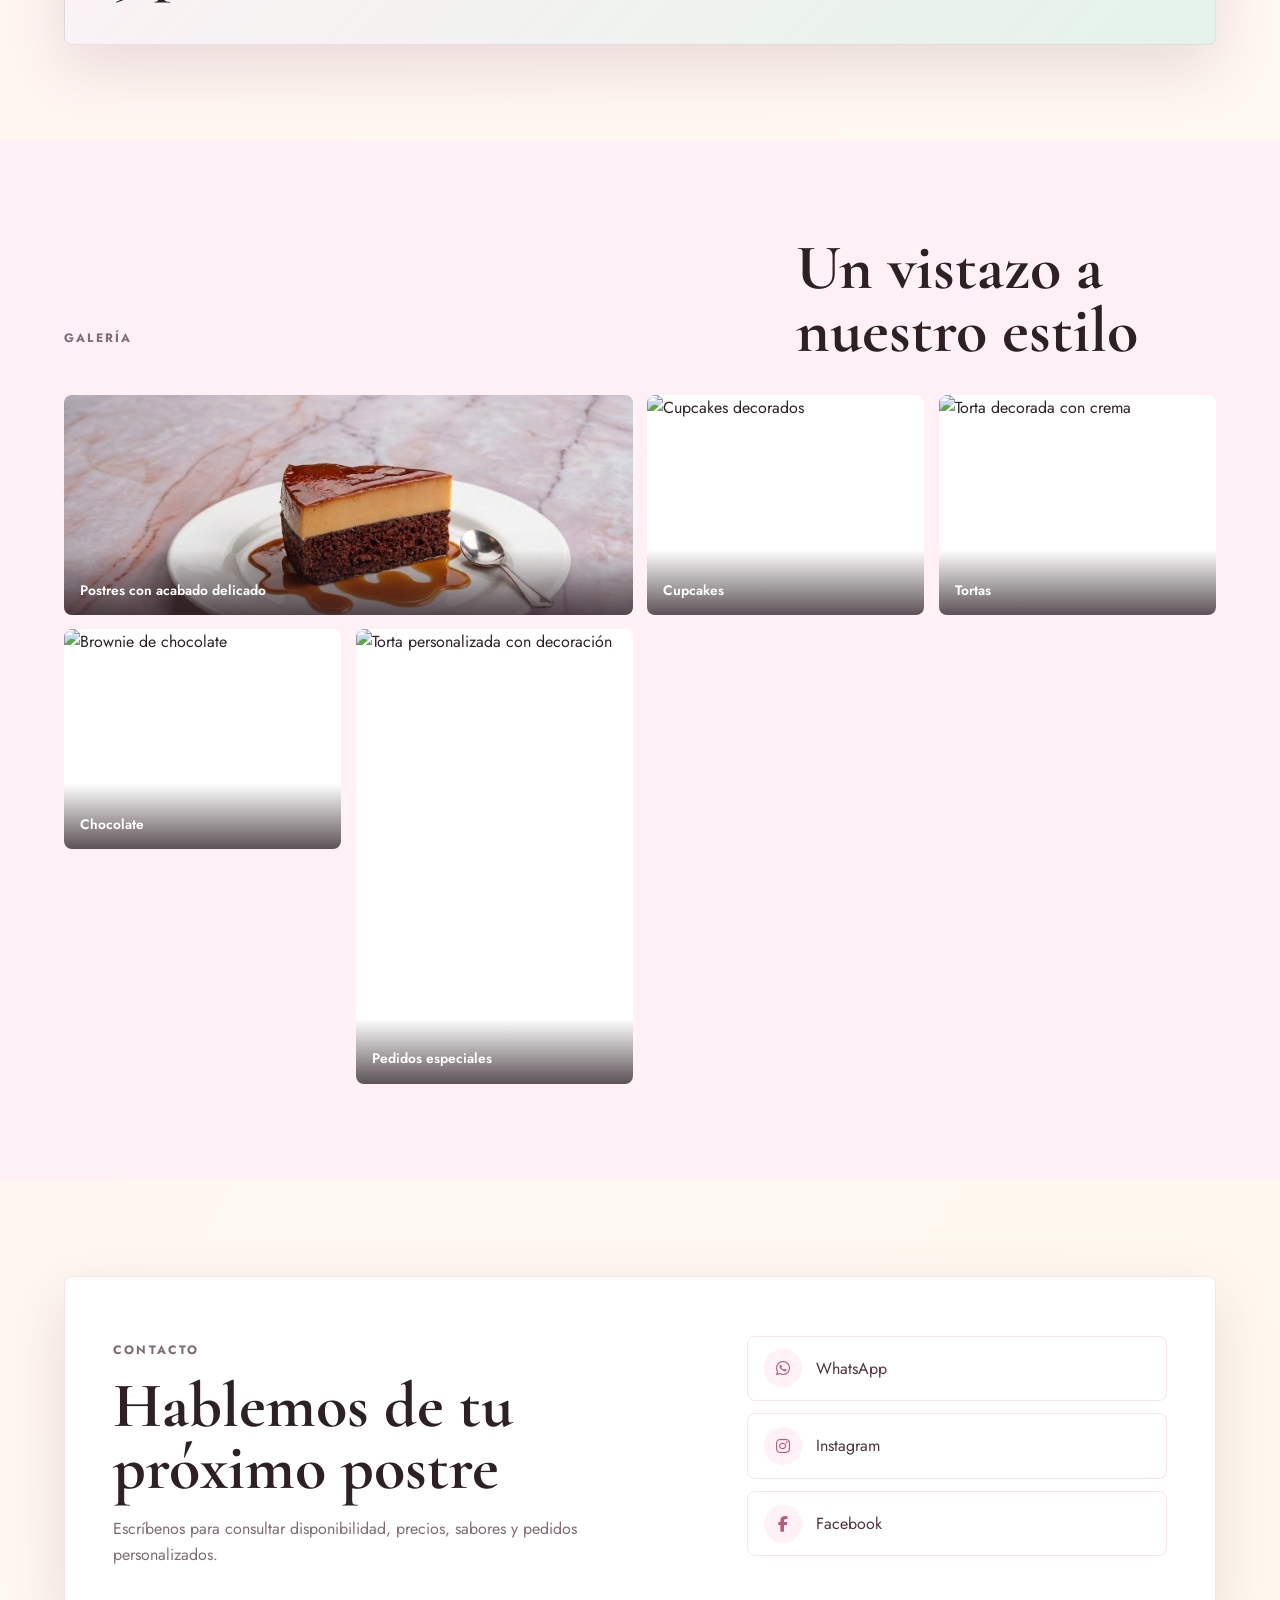
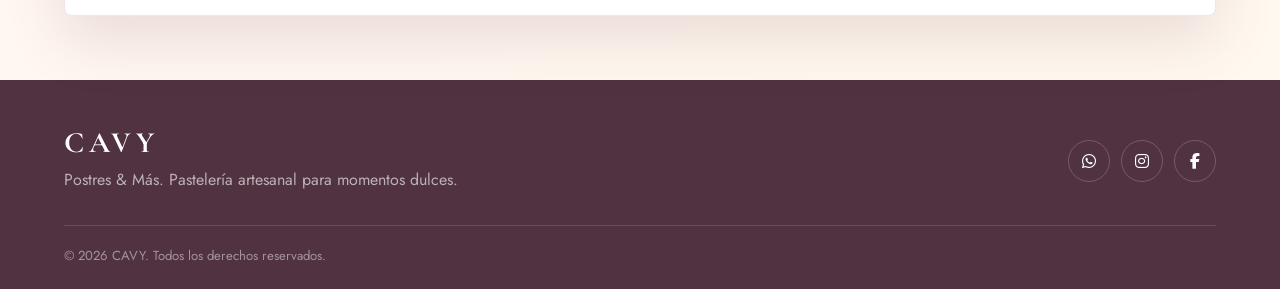
==== commit 5587aa09: "pagina actualizada y redireccion al whatsApp correspondiente" ====
--- a/index.html
+++ b/index.html
@@ -1,372 +1,191 @@
 <!DOCTYPE html>
 <html lang="es">
 <head>
-  <meta charset="UTF-8"/>
-  <meta name="viewport" content="width=device-width, initial-scale=1.0"/>
-  <title>CAVY — Postres & Más</title>
-  <link rel="stylesheet" href="https://cdnjs.cloudflare.com/ajax/libs/font-awesome/6.0.0/css/all.min.css"/>
-  <link href="https://fonts.googleapis.com/css2?family=Cormorant+Garamond:ital,wght@0,300;0,400;0,600;1,300;1,400&family=Jost:wght@200;300;400;500&display=swap" rel="stylesheet"/>
-  <link rel="icon" href="logo2.png" type="image/png"/>
-  <link rel="stylesheet" href="../css/cavy.css"/>
+  <meta charset="UTF-8">
+  <meta name="viewport" content="width=device-width, initial-scale=1.0">
+  <meta name="description" content="CAVY Postres & Más: pastelería artesanal, tortas, cupcakes, chocotejas y postres personalizados para tus momentos especiales.">
+  <title>CAVY | Postres & Más</title>
+  <link rel="icon" type="image/x-icon" href="icocavy.ico">
+  <link rel="preconnect" href="https://fonts.googleapis.com">
+  <link rel="preconnect" href="https://fonts.gstatic.com" crossorigin>
+  <link href="https://fonts.googleapis.com/css2?family=Cormorant+Garamond:wght@500;600;700&family=Jost:wght@300;400;500;600;700&display=swap" rel="stylesheet">
+  <link rel="stylesheet" href="https://cdnjs.cloudflare.com/ajax/libs/font-awesome/6.5.1/css/all.min.css">
+  <link rel="stylesheet" href="css/cavy.css">
 </head>
 <body>
-
-
-<div id="page-loader" role="status" aria-label="Cargando CAVY">
-  <!-- Partículas flotantes -->
-  <div class="loader-particle"></div>
-  <div class="loader-particle"></div>
-  <div class="loader-particle"></div>
-  <div class="loader-particle"></div>
-  <div class="loader-particle"></div>
-  <div class="loader-particle"></div>
-
-  <!-- Anillos decorativos -->
-  <div class="loader-ring loader-ring-1"></div>
-  <div class="loader-ring loader-ring-2"></div>
-  <div class="loader-ring loader-ring-3"></div>
-
-  <!-- Contenido central -->
-  <div class="loader-content">
-    <div class="loader-logo">CAVY</div>
-    <div class="loader-divider">
-      <div class="loader-divider-line"></div>
-      <div class="loader-divider-dot"></div>
-      <div class="loader-divider-line"></div>
-    </div>
-    <p class="loader-subtitle">Postres &amp; Más</p>
+  <div id="page-loader" aria-label="Cargando CAVY" role="status">
+    <div class="loader-mark">CAVY</div>
+    <div class="loader-bar"><span></span></div>
+    <p>Preparando algo dulce...</p>
   </div>
 
-  <!-- Barra de progreso -->
-  <div class="loader-progress-wrap">
-    <div class="loader-progress-bar">
-      <div class="loader-progress-fill"></div>
+  <nav class="navbar" id="navbar" aria-label="Navegación principal">
+    <a class="brand" href="#inicio" aria-label="Ir al inicio">
+      <span>CAVY</span>
+      <small>Postres & Más</small>
+    </a>
+    <button class="nav-toggle" id="navToggle" type="button" aria-label="Abrir menu" aria-expanded="false">
+      <span></span>
+      <span></span>
+      <span></span>
+    </button>
+    <ul class="nav-links" id="navLinks">
+      <li><a href="#inicio">Inicio</a></li>
+      <li><a href="#productos">Productos</a></li>
+      <li><a href="#pedidos">Pedidos</a></li>
+      <li><a href="#galeria">Galería</a></li>
+      <li><a href="#contacto">Contacto</a></li>
+    </ul>
+  </nav>
+
+  <header class="hero" id="inicio">
+    <div class="hero-media" aria-hidden="true"></div>
+    <div class="hero-content reveal">
+      <p class="eyebrow">Pastelería artesanal</p>
+      <h1>Postres bonitos para celebrar mejor</h1>
+      <p class="hero-copy">Tortas, cupcakes, chocotejas y dulces hechos con cuidado, presentación delicada y sabores que se sienten de casa.</p>
+      <div class="hero-actions">
+        <a class="btn primary" href="#productos">Ver productos</a>
+        <a class="btn ghost js-whatsapp" href="https://wa.me/51989191035?text=Hola%20CAVY%2C%20quisiera%20cotizar%20un%20pedido%20de%20postres." target="_blank" rel="noopener">Pedir por WhatsApp</a>
+      </div>
     </div>
-    <p class="loader-progress-text">Preparando algo dulce…</p>
-  </div>
-</div>
+    <div class="hero-card reveal">
+      <span>Pedidos personalizados</span>
+      <strong>Con anticipación</strong>
+      <p>Cuéntales la ocasión, sabor favorito y fecha de entrega.</p>
+    </div>
+  </header>
 
-<!-- NAV -->
-<nav class="navbar" id="navbar">
-  <a href="#inicio" class="logo">CAVY<span class="logo-dot"></span></a>
-  <button class="hamburger" id="hamburger" aria-label="Menú">
-    <span></span><span></span><span></span>
-  </button>
-  <ul class="nav-links" id="navLinks">
-    <li><a href="#inicio" class="active">Inicio</a></li>
-    <li><a href="#productos">Postres</a></li>
-    <li><a href="#galeria">Galería</a></li>
-    <li><a href="#contacto">Reseñas</a></li>
-  </ul>
-</nav>
+  <main>
+    <section class="section intro-section" aria-label="Presentacion">
+      <div class="intro-copy reveal">
+        <p class="eyebrow">Hecho con amor</p>
+        <h2>Dulces detalles para compartir, regalar o darte un gusto.</h2>
+      </div>
+      <div class="intro-grid">
+        <article class="info-tile reveal">
+          <i class="fa-solid fa-cake-candles" aria-hidden="true"></i>
+          <h3>Postres frescos</h3>
+          <p>Preparamos cada pedido con ingredientes seleccionados y buena presentación.</p>
+        </article>
+        <article class="info-tile reveal">
+          <i class="fa-solid fa-gift" aria-hidden="true"></i>
+          <h3>Detalles para eventos</h3>
+          <p>Opciones para cumpleaños, reuniones, regalos y fechas especiales.</p>
+        </article>
+        <article class="info-tile reveal">
+          <i class="fa-solid fa-heart" aria-hidden="true"></i>
+          <h3>Atención cercana</h3>
+          <p>Coordinamos sabores, cantidades y entregas directamente por WhatsApp.</p>
+        </article>
+      </div>
+    </section>
 
-<!-- HERO -->
-<header id="inicio">
-  <div class="hero-image"></div>
-  <div class="hero-deco hero-deco-1"></div>
-  <div class="hero-deco hero-deco-2"></div>
-  <div class="hero-content">
-    <p class="hero-eyebrow">Postres Artesanales</p>
-    <h1 class="hero-title">CAVY<br><em>dulzura</em><br>en cada bocado</h1>
-    <p class="hero-sub">Creamos postres únicos con amor, ingredientes frescos y la magia que mereces.</p>
-    <a href="#productos" class="btn-hero"><span>Ver nuestros postres</span></a>
-  </div>
-  <div class="scroll-hint"><div class="line"></div></div>
-</header>
+    <section class="section products-section" id="productos">
+      <div class="section-heading reveal">
+        <p class="eyebrow">Nuestra carta</p>
+        <h2>Productos disponibles</h2>
+        <p>Esta sección se actualiza fácilmente desde el archivo <strong>js/cavy.js</strong>.</p>
+      </div>
+      <div class="product-tools reveal" aria-label="Filtros de productos">
+        <button class="filter-btn active" type="button" data-filter="todos">Todos</button>
+        <button class="filter-btn" type="button" data-filter="tortas">Tortas</button>
+        <button class="filter-btn" type="button" data-filter="postres">Postres</button>
+        <button class="filter-btn" type="button" data-filter="detalles">Detalles</button>
+      </div>
+      <div class="cards-grid" id="productGrid" aria-live="polite"></div>
+    </section>
 
-<!-- PRODUCTS -->
-<section id="productos" class="sec">
-  <div class="prod-header">
-    <div>
-      <p class="sec-label">Nuestra Carta</p>
-      <h2 class="sec-title">Nuestras <em>especialidades</em></h2>
+    <section class="section order-section" id="pedidos">
+      <div class="order-panel reveal">
+        <div>
+          <p class="eyebrow">Cómo pedir</p>
+          <h2>Tu pedido en 3 pasos</h2>
+        </div>
+        <ol class="steps">
+          <li><span>1</span>Elige el producto o cuéntanos tu idea.</li>
+          <li><span>2</span>Confirma fecha, cantidad, dedicatoria y lugar de entrega.</li>
+          <li><span>3</span>Recibe la confirmación por WhatsApp y disfruta.</li>
+        </ol>
+        <a class="btn primary js-whatsapp" href="https://wa.me/51989191035?text=Hola%20CAVY%2C%20quisiera%20cotizar%20un%20pedido%20de%20postres." target="_blank" rel="noopener">Cotizar ahora</a>
+      </div>
+    </section>
+
+    <section class="section gallery-section" id="galeria">
+      <div class="section-heading reveal">
+        <p class="eyebrow">Galería</p>
+        <h2>Un vistazo a nuestro estilo</h2>
+      </div>
+      <div class="gallery-grid">
+        <figure class="gallery-item wide reveal">
+          <img src="chocoflan.png" alt="Postre CAVY con caramelo servido en plato" loading="lazy">
+          <figcaption>Postres con acabado delicado</figcaption>
+        </figure>
+        <figure class="gallery-item reveal">
+          <img src="https://images.unsplash.com/photo-1563729784474-d77dbb933a9e?q=80&w=900&auto=format&fit=crop" alt="Cupcakes decorados" loading="lazy">
+          <figcaption>Cupcakes</figcaption>
+        </figure>
+        <figure class="gallery-item reveal">
+          <img src="https://images.unsplash.com/photo-1578985545062-69928b1d9587?q=80&w=900&auto=format&fit=crop" alt="Torta decorada con crema" loading="lazy">
+          <figcaption>Tortas</figcaption>
+        </figure>
+        <figure class="gallery-item reveal">
+          <img src="https://images.unsplash.com/photo-1606313564200-e75d5e30476c?q=80&w=900&auto=format&fit=crop" alt="Brownie de chocolate" loading="lazy">
+          <figcaption>Chocolate</figcaption>
+        </figure>
+        <figure class="gallery-item tall reveal">
+          <img src="https://images.unsplash.com/photo-1488477181946-6428a0291777?q=80&w=900&auto=format&fit=crop" alt="Torta personalizada con decoración" loading="lazy">
+          <figcaption>Pedidos especiales</figcaption>
+        </figure>
+      </div>
+    </section>
+
+    <section class="section contact-section" id="contacto">
+      <div class="contact-card reveal">
+        <div>
+          <p class="eyebrow">Contacto</p>
+          <h2>Hablemos de tu próximo postre</h2>
+          <p>Escríbenos para consultar disponibilidad, precios, sabores y pedidos personalizados.</p>
+        </div>
+        <div class="contact-actions">
+          <a class="contact-link js-whatsapp" href="https://wa.me/51989191035?text=Hola%20CAVY%2C%20quisiera%20cotizar%20un%20pedido%20de%20postres." target="_blank" rel="noopener">
+            <i class="fa-brands fa-whatsapp" aria-hidden="true"></i>
+            <span>WhatsApp</span>
+          </a>
+          <a class="contact-link js-instagram" href="#" target="_blank" rel="noopener">
+            <i class="fa-brands fa-instagram" aria-hidden="true"></i>
+            <span>Instagram</span>
+          </a>
+          <a class="contact-link js-facebook" href="#" target="_blank" rel="noopener">
+            <i class="fa-brands fa-facebook-f" aria-hidden="true"></i>
+            <span>Facebook</span>
+          </a>
+        </div>
+      </div>
+    </section>
+  </main>
+
+  <footer>
+    <div class="footer-inner">
+      <div>
+        <a class="footer-brand" href="#inicio">CAVY</a>
+        <p>Postres & Más. Pastelería artesanal para momentos dulces.</p>
+      </div>
+      <div class="footer-socials">
+        <a class="js-whatsapp" href="https://wa.me/51989191035?text=Hola%20CAVY%2C%20quisiera%20cotizar%20un%20pedido%20de%20postres." target="_blank" rel="noopener" aria-label="WhatsApp"><i class="fa-brands fa-whatsapp"></i></a>
+        <a class="js-instagram" href="#" target="_blank" rel="noopener" aria-label="Instagram"><i class="fa-brands fa-instagram"></i></a>
+        <a class="js-facebook" href="#" target="_blank" rel="noopener" aria-label="Facebook"><i class="fa-brands fa-facebook-f"></i></a>
+      </div>
     </div>
-    <p class="prod-desc reveal">Elaborados a diario con ingredientes frescos y mucho amor. Cada postre es una pequeña obra de arte.</p>
+    <p class="copyright">© <span id="year"></span> CAVY. Todos los derechos reservados.</p>
+  </footer>
+
+  <div class="floating-socials" aria-label="Contactos rápidos">
+    <a class="float-btn whatsapp js-whatsapp" href="https://wa.me/51989191035?text=Hola%20CAVY%2C%20quisiera%20cotizar%20un%20pedido%20de%20postres." target="_blank" rel="noopener" aria-label="Contactar por WhatsApp"><i class="fa-brands fa-whatsapp"></i></a>
+    <a class="float-btn instagram js-instagram" href="#" target="_blank" rel="noopener" aria-label="Ver Instagram"><i class="fa-brands fa-instagram"></i></a>
+    <a class="float-btn facebook js-facebook" href="#" target="_blank" rel="noopener" aria-label="Ver Facebook"><i class="fa-brands fa-facebook-f"></i></a>
   </div>
 
-  <div class="cards-grid">
-    <div class="card reveal">
-      <span class="card-badge">Favorito</span>
-      <div class="card-img-wrap"><img src="chupete.png" alt="Chupetes cavy"/></div>
-      <div class="card-body">
-        <h3 class="card-name">Chupetes Cavy</h3>
-        <p class="card-desc">Base de galleta dorada, crema cheese suave y coulis de fresas frescas.</p>
-        <span class="card-price">S/ 35</span>
-        <button class="btn-wa" onclick="pedirWhatsApp('Chupetes Cavy')"><i class="fab fa-whatsapp"></i><span>Pedir ahora</span></button>
-      </div>
-    </div>
-    <div class="card reveal">
-      <div class="card-img-wrap"><img src="https://images.unsplash.com/photo-1606313564200-e75d5e30476c?q=80&w=600" alt="Brownie de Chocolate"/></div>
-      <div class="card-body">
-        <h3 class="card-name">Brownie Intenso</h3>
-        <p class="card-desc">Chocolate belga 70%, húmedo por dentro, con nueces caramelizadas.</p>
-        <span class="card-price">S/ 18</span>
-        <button class="btn-wa" onclick="pedirWhatsApp('Brownie Intenso')"><i class="fab fa-whatsapp"></i><span>Pedir ahora</span></button>
-      </div>
-    </div>
-    <div class="card reveal">
-      <span class="card-badge">Nuevo</span>
-      <div class="card-img-wrap"><img src="https://images.unsplash.com/photo-1488477181946-6428a0291777?q=80&w=600" alt="Torta de Cumpleaños"/></div>
-      <div class="card-body">
-        <h3 class="card-name">Torta Personalizada</h3>
-        <p class="card-desc">Diseñada especialmente para ti, en el sabor y decoración que desees.</p>
-        <span class="card-price">desde S/ 90</span>
-        <button class="btn-wa" onclick="pedirWhatsApp('Torta Personalizada')"><i class="fab fa-whatsapp"></i><span>Pedir ahora</span></button>
-      </div>
-    </div>
-    <div class="card reveal">
-      <div class="card-img-wrap"><img src="https://images.unsplash.com/photo-1551024506-0bccd828d307?q=80&w=600" alt="Macarons"/></div>
-      <div class="card-body">
-        <h3 class="card-name">Macarons de Temporada</h3>
-        <p class="card-desc">Crujientes por fuera, suaves por dentro. Sabores que rotan cada semana.</p>
-        <span class="card-price">S/ 42 x 6 uds</span>
-        <button class="btn-wa" onclick="pedirWhatsApp('Macarons de Temporada')"><i class="fab fa-whatsapp"></i><span>Pedir ahora</span></button>
-      </div>
-    </div>
-    <div class="card reveal">
-      <span class="card-badge">Favorito</span>
-      <div class="card-img-wrap"><img src="Cupcake.png" alt="Cupcake"/></div>
-      <div class="card-body">
-        <h3 class="card-name">Cupcake de chocolate</h3>
-        <p class="card-desc">Bizcocho esponjoso, frosting de chocolate belga y toppings de temporada.</p>
-        <span class="card-price">S/ 10</span>
-        <button class="btn-wa" onclick="pedirWhatsApp('Cupcake de Chocolate')"><i class="fab fa-whatsapp"></i><span>Pedir ahora</span></button>
-      </div>
-    </div>
-    <div class="card reveal">
-      <div class="card-img-wrap"><img src="chocoteja.png" alt="Chocoteja"/></div>
-      <div class="card-body">
-        <h3 class="card-name">Chocotejas</h3>
-        <p class="card-desc">Chocolate artesanal relleno de manjarblanco, nuez y fruta confitada.</p>
-        <span class="card-price">S/ 30</span>
-        <button class="btn-wa" onclick="pedirWhatsApp('Chocotejas')"><i class="fab fa-whatsapp"></i><span>Pedir ahora</span></button>
-      </div>
-    </div>
-    <div class="card reveal">
-      <div class="card-img-wrap"><img src="crema-volteada.jpeg" alt="Crema Volteada"/></div>
-      <div class="card-body">
-        <h3 class="card-name">Crema Volteada</h3>
-        <p class="card-desc">Receta clásica peruana, textura sedosa y caramelo dorado irresistible.</p>
-        <span class="card-price">S/ 55</span>
-        <button class="btn-wa" onclick="pedirWhatsApp('Crema Volteada')"><i class="fab fa-whatsapp"></i><span>Pedir ahora</span></button>
-      </div>
-    </div>
-    <div class="card reveal">
-      <div class="card-img-wrap"><img src="torta-helada.png" alt="Torta helada"/></div>
-      <div class="card-body">
-        <h3 class="card-name">Torta Helada</h3>
-        <p class="card-desc">Capas de bizcocho, helado artesanal y cobertura de chocolate frío.</p>
-        <span class="card-price">S/ 80</span>
-        <button class="btn-wa" onclick="pedirWhatsApp('Torta helada')"><i class="fab fa-whatsapp"></i><span>Pedir ahora</span></button>
-      </div>
-    </div>
-  </div>
-</section>
-
-<!-- GALLERY -->
-<section id="galeria">
-  <div class="gallery-intro">
-    <div>
-      <p class="sec-label reveal">Momentos CAVY</p>
-      <h2 class="sec-title reveal">Cada postre<br>cuenta una <em>historia</em></h2>
-    </div>
-    <blockquote class="gallery-quote reveal">
-      "Hornear es amor hecho visible. Cada detalle, cada capa, cada sabor — es nuestra dedicación para ti."
-    </blockquote>
-  </div>
-  <div class="gallery-grid">
-    <div class="g-item g-featured reveal">
-      <span class="g-tag">Especial</span>
-      <img src="https://images.unsplash.com/photo-1578985545062-69928b1d9587?q=80&w=900" alt="Torta de Celebración" loading="lazy"/>
-      <div class="g-overlay"><div class="g-overlay-text"><span class="g-overlay-label">Tortas</span><span class="g-overlay-name">Torta de Celebración</span></div></div>
-    </div>
-    <div class="g-item reveal">
-      <img src="https://images.unsplash.com/photo-1495147466023-ac5c588e2e94?q=80&w=600" alt="Cheesecake" loading="lazy"/>
-      <div class="g-overlay"><div class="g-overlay-text"><span class="g-overlay-label">Tartas</span><span class="g-overlay-name">Cheesecake del día</span></div></div>
-    </div>
-    <div class="g-item reveal">
-      <img src="https://images.unsplash.com/photo-1587314168485-3236d6710814?q=80&w=600" alt="Macarons coloridos" loading="lazy"/>
-      <div class="g-overlay"><div class="g-overlay-text"><span class="g-overlay-label">Petit fours</span><span class="g-overlay-name">Macarons de Temporada</span></div></div>
-    </div>
-    <div class="g-item reveal">
-      <img src="https://images.unsplash.com/photo-1567620905732-2d1ec7ab7445?q=80&w=600" alt="Pancakes dulces" loading="lazy"/>
-      <div class="g-overlay"><div class="g-overlay-text"><span class="g-overlay-label">Desayunos</span><span class="g-overlay-name">Pancakes Artesanales</span></div></div>
-    </div>
-    <div class="g-item reveal">
-      <img src="https://images.unsplash.com/photo-1606313564200-e75d5e30476c?q=80&w=700" alt="Brownie" loading="lazy"/>
-      <div class="g-overlay"><div class="g-overlay-text"><span class="g-overlay-label">Chocolate</span><span class="g-overlay-name">Brownie Intenso</span></div></div>
-    </div>
-    <div class="g-item reveal">
-      <img src="https://images.unsplash.com/photo-1551024506-0bccd828d307?q=80&w=600" alt="Macarons rosa" loading="lazy"/>
-      <div class="g-overlay"><div class="g-overlay-text"><span class="g-overlay-label">Edición</span><span class="g-overlay-name">Edición Floral</span></div></div>
-    </div>
-    <div class="g-item reveal">
-      <img src="https://images.unsplash.com/photo-1488477181946-6428a0291777?q=80&w=600" alt="Torta decorada" loading="lazy"/>
-      <div class="g-overlay"><div class="g-overlay-text"><span class="g-overlay-label">Personalizado</span><span class="g-overlay-name">Torta Personalizada</span></div></div>
-    </div>
-    <div class="g-item reveal">
-      <img src="https://images.unsplash.com/photo-1563729784474-d77dbb933a9e?q=80&w=600" alt="Cupcakes" loading="lazy"/>
-      <div class="g-overlay"><div class="g-overlay-text"><span class="g-overlay-label">Cupcakes</span><span class="g-overlay-name">Detalle Especial</span></div></div>
-    </div>
-  </div>
-  <div class="gallery-cta reveal">
-    <p>Síguenos para ver más creaciones cada semana</p>
-    <a href="https://instagram.com/tuusuario" class="btn-insta" target="_blank"><i class="fab fa-instagram"></i><span>@cavy.postres</span></a>
-  </div>
-</section>
-
-<!-- TESTIMONIALS -->
-<section id="contacto" class="sec">
-  <p class="sec-label reveal">Reseñas</p>
-  <h2 class="sec-title reveal">Lo que dicen nuestros <em>CAVY-Lovers</em></h2>
-  <div class="testi-grid">
-    <div class="testi-card reveal">
-      <div class="testi-stars">★★★★★</div>
-      <p class="testi-text">"El mejor cheesecake que he probado en mi vida. La textura es increíble y el sabor es perfecto. ¡100% recomendados!"</p>
-      <span class="testi-author">— María G.</span>
-    </div>
-    <div class="testi-card reveal">
-      <div class="testi-stars">★★★★★</div>
-      <p class="testi-text">"Atención súper rápida por WhatsApp y los postres llegan frescos y perfectamente presentados. Son los mejores."</p>
-      <span class="testi-author">— Juan P.</span>
-    </div>
-    <div class="testi-card reveal">
-      <div class="testi-stars">★★★★★</div>
-      <p class="testi-text">"Pedí una torta personalizada para mi cumple y superó todas mis expectativas. El diseño fue exactamente lo que quería."</p>
-      <span class="testi-author">— Lucía M.</span>
-    </div>
-  </div>
-</section>
-
-<!-- FOOTER -->
-<footer>
-  <div class="footer-top">
-    <div class="footer-brand">
-      <span class="footer-logo">CAVY</span>
-      <p>Postres artesanales hechos con amor en cada detalle. Porque cada momento merece ser dulce.</p>
-    </div>
-    <div>
-      <p class="footer-links-title">Navegación</p>
-      <ul class="footer-links">
-        <li><a href="#inicio">Inicio</a></li>
-        <li><a href="#productos">Postres</a></li>
-        <li><a href="#galeria">Galería</a></li>
-        <li><a href="#contacto">Reseñas</a></li>
-      </ul>
-    </div>
-    <div>
-      <p class="footer-links-title">Contáctanos</p>
-      <ul class="footer-links">
-        <li><a href="https://wa.me/51962284422">WhatsApp</a></li>
-        <li><a href="https://instagram.com/tuusuario">Instagram</a></li>
-        <li><a href="https://facebook.com/tuusuario">Facebook</a></li>
-      </ul>
-    </div>
-  </div>
-  <div class="footer-bottom">
-    <p class="footer-copy">© 2025 CAVY DELIGHTS — Hecho con amor </p>
-    <div class="footer-socials">
-      <a href="https://instagram.com/tuusuario" class="f-social" target="_blank"><i class="fab fa-instagram"></i></a>
-      <a href="https://facebook.com/tuusuario" class="f-social" target="_blank"><i class="fab fa-facebook-f"></i></a>
-      <a href="https://tiktok.com/@tuusuario" class="f-social" target="_blank"><i class="fab fa-tiktok"></i></a>
-    </div>
-  </div>
-</footer>
-
-<!-- FLOATING SOCIAL BUTTONS -->
-<div class="redes-flotantes">
-  <a href="https://wa.me/51962284422" class="btn-flotante whatsapp" target="_blank" title="WhatsApp"><i class="fa-brands fa-whatsapp"></i></a>
-  <a href="https://facebook.com/tuusuario" class="btn-flotante facebook" target="_blank" title="Facebook"><i class="fa-brands fa-facebook"></i></a>
-  <a href="https://instagram.com/tuusuario" class="btn-flotante instagram" target="_blank" title="Instagram"><i class="fa-brands fa-instagram"></i></a>
-</div>
-
-
-<script>
-  /* ══ LOADER — ocultar tras máximo 4 s ══ */
-  (function () {
-    const loader = document.getElementById('page-loader');
-    let hidden = false;
-
-    function hideLoader() {
-      if (hidden) return;
-      hidden = true;
-      loader.classList.add('loader-hidden');
-      // Quitar del DOM después de la transición (0.7 s)
-      setTimeout(() => loader.remove(), 800);
-    }
-
-    // Se oculta cuando la página termina de cargar O a los 4 s, lo que ocurra primero
-    window.addEventListener('load', function () {
-      // Mínimo 1.8 s para que se vea bonito, máximo 4 s
-      const elapsed = performance.now();
-      const delay = Math.max(0, 2800 - elapsed);
-      setTimeout(hideLoader, delay);
-    });
-
-    // Seguro de 4 s por si window.load tarda demasiado
-    setTimeout(hideLoader, 4000);
-  })();
-
-  /* ══ Navbar scroll ══ */
-  const navbar = document.getElementById('navbar');
-  window.addEventListener('scroll', () => {
-    navbar.classList.toggle('scrolled', window.scrollY > 60);
-  });
-
-  /* ══ Hamburger ══ */
-  const hamburger = document.getElementById('hamburger');
-  hamburger.addEventListener('click', () => {
-    document.getElementById('navLinks').classList.toggle('open');
-    hamburger.classList.toggle('open');
-  });
-
-  /* ══ Active nav link on scroll ══ */
-  const sections = document.querySelectorAll('section[id], header[id]');
-  const navLinks = document.querySelectorAll('.nav-links a');
-  const observer = new IntersectionObserver((entries) => {
-    entries.forEach(entry => {
-      if (entry.isIntersecting) {
-        navLinks.forEach(a => a.classList.remove('active'));
-        const active = document.querySelector(`.nav-links a[href="#${entry.target.id}"]`);
-        if (active) active.classList.add('active');
-      }
-    });
-  }, { threshold: 0.4 });
-  sections.forEach(s => observer.observe(s));
-
-  /* ══ Reveal animation ══ */
-  const revealEls = document.querySelectorAll('.reveal');
-  const revealObs = new IntersectionObserver((entries) => {
-    entries.forEach((e, i) => {
-      if (e.isIntersecting) {
-        setTimeout(() => e.target.classList.add('visible'), i * 75);
-        revealObs.unobserve(e.target);
-      }
-    });
-  }, { threshold: 0.1 });
-  revealEls.forEach(el => revealObs.observe(el));
-
-  /* ══ WhatsApp ══ */
-  function pedirWhatsApp(producto) {
-    const telefono = "51962284422";
-    const mensaje = `Hola CAVY! Me interesa, y quisiera hacer pedido de torta helada ${producto}`;
-    window.open(`https://wa.me/${telefono}?text=${encodeURIComponent(mensaje)}`, '_blank');
-  }
-
-  /* ══ Popup — aparece 3 s después de que cierre el loader ══ */
-  setTimeout(() => {
-    const p = document.getElementById('miPopup');
-    if (p) p.style.display = 'flex';
-  }, 7000); // 4s loader + 3s de gracia
-
-  function cerrarPopup() {
-    const p = document.getElementById('miPopup');
-    if (p) p.style.display = 'none';
-  }
-  window.addEventListener('click', (e) => {
-    const p = document.getElementById('miPopup');
-    if (e.target === p) cerrarPopup();
-  });
-</script>
+  <script src="js/cavy.js"></script>
 </body>
 </html>
--- a/css/cavy.css
+++ b/css/cavy.css
@@ -1,714 +1,838 @@
- :root {
-      --rose: #E85A8A;
-      --rose-light: #FFD6E5;
-      --rose-dark: #C63C6E;
-      --cream: #ffdbe3;
-      --cream-dark: #F7E1E7;
-      --lavender: #EDE0FF;
-      --peach: #FFE8CE;
-      --dark: #3A1F2D;
-      --muted: #8A6B77;
-      --white: #FFFFFF;
-
-      --card-bg: #C63C6E;
-      --card-bg-hover: #a82d5a;
-      --card-body-bg: #C63C6E;
-      --card-text-name: #FFFFFF;
-      --card-text-desc: #FFD6E5;
-      --card-price-color: #FFE8CE;
-      --card-badge-bg: rgba(255,255,255,0.18);
-      --card-badge-text: #FFFFFF;
-      --card-border: rgba(255,255,255,0.2);
-      --btn-wa-bg: #25D366;
-      --btn-wa-text: #FFFFFF;
-    }
-
-    *, *::before, *::after { box-sizing: border-box; margin: 0; padding: 0; }
-    html { scroll-behavior: smooth; }
-
-    body {
-      font-family: 'Jost', sans-serif;
-      font-weight: 300;
-      background: #fff5f8;
-      color: var(--dark);
-      overflow-x: hidden;
-    }
-
-    /* ══ LOADER ══ */
-    #page-loader {
-      position: fixed;
-      inset: 0;
-      z-index: 9999;
-      display: flex;
-      flex-direction: column;
-      align-items: center;
-      justify-content: center;
-      background: #1a0d14;
-      overflow: hidden;
-      transition: opacity 0.7s ease, visibility 0.7s ease;
-    }
-
-    #page-loader.loader-hidden {
-      opacity: 0;
-      visibility: hidden;
-      pointer-events: none;
-    }
-
-    /* Fondo con patrón sutil */
-    #page-loader::before {
-      content: '';
-      position: absolute;
-      inset: 0;
-      background-image:
-        radial-gradient(circle at 25% 25%, rgba(232,90,138,0.15) 0%, transparent 50%),
-        radial-gradient(circle at 75% 75%, rgba(198,60,110,0.12) 0%, transparent 50%);
-      pointer-events: none;
-    }
-
-    /* Partículas decorativas */
-    .loader-particle {
-      position: absolute;
-      width: 3px;
-      height: 3px;
-      border-radius: 50%;
-      background: var(--rose);
-      opacity: 0;
-      animation: particleFloat 3s ease-in-out infinite;
-    }
-    .loader-particle:nth-child(1)  { top: 20%; left: 15%; animation-delay: 0s;    width: 4px; height: 4px; }
-    .loader-particle:nth-child(2)  { top: 70%; left: 80%; animation-delay: 0.4s;  opacity: 0.6; }
-    .loader-particle:nth-child(3)  { top: 40%; left: 90%; animation-delay: 0.8s;  width: 2px; height: 2px; }
-    .loader-particle:nth-child(4)  { top: 85%; left: 20%; animation-delay: 1.2s;  background: var(--rose-light); }
-    .loader-particle:nth-child(5)  { top: 15%; left: 75%; animation-delay: 1.6s;  width: 5px; height: 5px; opacity: 0.4; }
-    .loader-particle:nth-child(6)  { top: 55%; left: 5%;  animation-delay: 2s;    background: var(--rose-light); width: 2px; height: 2px; }
-    @keyframes particleFloat {
-      0%, 100% { opacity: 0; transform: translateY(0) scale(0.8); }
-      50%       { opacity: 0.7; transform: translateY(-20px) scale(1); }
-    }
-
-    /* Forma decorativa giratoria */
-    .loader-ring {
-      position: absolute;
-      border-radius: 50%;
-      border: 1px solid rgba(232,90,138,0.2);
-      animation: ringPulse 3s ease-in-out infinite;
-    }
-    .loader-ring-1 {
-      width: 280px; height: 280px;
-      animation-delay: 0s;
-    }
-    .loader-ring-2 {
-      width: 380px; height: 380px;
-      border-style: dashed;
-      animation-delay: 0.5s;
-      animation-duration: 4s;
-    }
-    .loader-ring-3 {
-      width: 480px; height: 480px;
-      animation-delay: 1s;
-      animation-duration: 5s;
-      border-color: rgba(232,90,138,0.08);
-    }
-    @keyframes ringPulse {
-      0%, 100% { transform: scale(1) rotate(0deg); opacity: 0.5; }
-      50%       { transform: scale(1.04) rotate(10deg); opacity: 1; }
-    }
-
-    /* Contenido central del loader */
-    .loader-content {
-      position: relative;
-      z-index: 2;
-      display: flex;
-      flex-direction: column;
-      align-items: center;
-      gap: 0;
-    }
-
-    /* Logo principal animado */
-    .loader-logo {
-      font-family: 'Cormorant Garamond', serif;
-      font-size: clamp(5rem, 14vw, 8.5rem);
-      font-weight: 300;
-      letter-spacing: 0.35em;
-      color: transparent;
-      background: linear-gradient(135deg, #fff 0%, var(--rose-light) 40%, var(--rose) 70%, #fff 100%);
-      background-size: 200% 200%;
-      -webkit-background-clip: text;
-      background-clip: text;
-      animation: logoReveal 1s ease forwards, shimmer 3s ease 1s infinite;
-      opacity: 0;
-      transform: translateY(15px) scale(0.95);
-      line-height: 1;
-    }
-    @keyframes logoReveal {
-      to { opacity: 1; transform: translateY(0) scale(1); }
-    }
-    @keyframes shimmer {
-      0%   { background-position: 200% 0; }
-      100% { background-position: -200% 0; }
-    }
-
-    /* Línea decorativa */
-    .loader-divider {
-      display: flex;
-      align-items: center;
-      gap: 1rem;
-      margin: 0.5rem 0 0.8rem;
-      opacity: 0;
-      animation: fadeIn 0.6s ease 0.7s forwards;
-    }
-    .loader-divider-line {
-      width: 60px;
-      height: 1px;
-      background: linear-gradient(to right, transparent, rgba(255,214,229,0.5));
-    }
-    .loader-divider-line:last-child {
-      background: linear-gradient(to left, transparent, rgba(255,214,229,0.5));
-    }
-    .loader-divider-dot {
-      width: 5px; height: 5px;
-      border-radius: 50%;
-      background: var(--rose);
-    }
-
-    /* Subtítulo */
-    .loader-subtitle {
-      font-family: 'Jost', sans-serif;
-      font-size: clamp(0.55rem, 1.5vw, 0.65rem);
-      letter-spacing: 0.42em;
-      text-transform: uppercase;
-      color: rgba(255,214,229,0.55);
-      opacity: 0;
-      animation: fadeIn 0.6s ease 0.9s forwards;
-    }
-    @keyframes fadeIn {
-      to { opacity: 1; }
-    }
-
-    /* Barra de progreso */
-    .loader-progress-wrap {
-      position: absolute;
-      bottom: 10%;
-      left: 50%;
-      transform: translateX(-50%);
-      width: min(280px, 60vw);
-      display: flex;
-      flex-direction: column;
-      align-items: center;
-      gap: 0.7rem;
-      z-index: 2;
-    }
-    .loader-progress-bar {
-      width: 100%;
-      height: 1px;
-      background: rgba(255,214,229,0.12);
-      border-radius: 2px;
-      overflow: hidden;
-    }
-    .loader-progress-fill {
-      height: 100%;
-      width: 0%;
-      background: linear-gradient(to right, var(--rose-dark), var(--rose), var(--rose-light));
-      border-radius: 2px;
-      animation: progressLoad 3.2s cubic-bezier(0.25, 0.46, 0.45, 0.94) 0.3s forwards;
-    }
-    @keyframes progressLoad {
-      0%   { width: 0%; }
-      30%  { width: 40%; }
-      60%  { width: 70%; }
-      85%  { width: 92%; }
-      100% { width: 100%; }
-    }
-    .loader-progress-text {
-      font-family: 'Jost', sans-serif;
-      font-size: 0.55rem;
-      letter-spacing: 0.28em;
-      text-transform: uppercase;
-      color: rgba(255,214,229,0.3);
-    }
-
-    /* Icono de pastel decorativo encima del logo */
-    .loader-icon {
-      font-size: 1.5rem;
-      opacity: 0;
-      animation: fadeIn 0.5s ease 0.4s forwards, floatIcon 2.5s ease 1s infinite;
-      margin-bottom: 0.3rem;
-      filter: drop-shadow(0 0 8px rgba(232,90,138,0.4));
-    }
-    @keyframes floatIcon {
-      0%, 100% { transform: translateY(0); }
-      50%       { transform: translateY(-5px); }
-    }
-
-    /* ══ SCROLLBAR ══ */
-    ::-webkit-scrollbar { width: 5px; }
-    ::-webkit-scrollbar-track { background: var(--cream); }
-    ::-webkit-scrollbar-thumb { background: var(--rose-light); border-radius: 3px; }
-
-    /* ══ NAV ══ */
-    .navbar {
-      position: fixed; top: 0; width: 100%; z-index: 2000;
-      display: flex; align-items: center; justify-content: space-between;
-      padding: 1.6rem 5%;
-      transition: background .45s, padding .3s, box-shadow .3s;
-      background: transparent;
-    }
-    .navbar.scrolled {
-      background: rgba(255, 245, 248, 0.97);
-      padding: 1rem 5%;
-      box-shadow: 0 2px 30px rgba(198,60,110,0.10);
-      border-bottom: 1px solid rgba(232,90,138,.15);
-    }
-
-    .logo {
-      font-family: 'Cormorant Garamond', serif;
-      font-size: 2rem; font-weight: 600;
-      letter-spacing: .22em; color: #fff;
-      transition: color .35s;
-      text-decoration: none;
-      display: flex; align-items: center; gap: .5rem;
-    }
-    .navbar.scrolled .logo { color: var(--rose-dark); }
-    .logo-dot {
-      width: 7px; height: 7px; border-radius: 50%;
-      background: var(--rose);
-      display: inline-block;
-      margin-bottom: 2px;
-      transition: background .35s;
-    }
-
-    .nav-links { list-style: none; display: flex; gap: 0; }
-    .nav-links li { position: relative; }
-    .nav-links a {
-      display: block;
-      font-size: .65rem; letter-spacing: .2em; text-transform: uppercase;
-      color: rgba(255,255,255,0.88);
-      padding: .55rem 1.1rem;
-      border-radius: 30px;
-      transition: color .3s, background .3s;
-      text-decoration: none;
-      font-weight: 400;
-    }
-    .navbar.scrolled .nav-links a { color: var(--muted); }
-    .nav-links a:hover,
-    .nav-links a.active {
-      color: var(--rose-dark);
-      background: rgba(232,90,138,.12);
-    }
-    .navbar.scrolled .nav-links a:hover,
-    .navbar.scrolled .nav-links a.active {
-      color: var(--rose-dark);
-      background: rgba(198,60,110,.1);
-    }
-    .nav-links a.active::after {
-      content: '';
-      display: block;
-      width: 4px; height: 4px; border-radius: 50%;
-      background: var(--rose);
-      margin: 2px auto 0;
-    }
-
-    .hamburger { display: none; flex-direction: column; gap: 5px; cursor: pointer; background: none; border: none; padding: 4px; }
-    .hamburger span { display: block; width: 24px; height: 1.5px; background: #fff; transition: .3s; border-radius: 2px; }
-    .navbar.scrolled .hamburger span { background: var(--rose-dark); }
-    .hamburger.open span:nth-child(1) { transform: translateY(6.5px) rotate(45deg); }
-    .hamburger.open span:nth-child(2) { opacity: 0; }
-    .hamburger.open span:nth-child(3) { transform: translateY(-6.5px) rotate(-45deg); }
-
-    /* ══ HERO ══ */
-    #inicio {
-      min-height: 100vh;
-      display: flex; flex-direction: column;
-      align-items: center; justify-content: center;
-      text-align: center;
-      position: relative; overflow: hidden;
-    }
-    .hero-image {
-      position: absolute; inset: 0;
-      background-image: url("torta-helada.png");
-      background-size: 95%;
-      background-position: center;
-      background-repeat: no-repeat;
-      z-index: 0;
-      animation: zoomHero 18s ease-in-out infinite alternate;
-    }
-    .hero-image::after {
-      content: '';
-      position: absolute; inset: 0;
-      background: linear-gradient(to bottom, rgba(20,10,15,0.52), rgba(20,10,15,0.78));
-    }
-    @keyframes zoomHero {
-      0%   { transform: scale(1) translateY(0); }
-      100% { transform: scale(1.06) translateY(-15px); }
-    }
-
-    .hero-deco { position: absolute; z-index: 1; pointer-events: none; }
-    .hero-deco-1 {
-      top: 12%; left: 6%;
-      width: 180px; height: 180px;
-      border: 1px solid rgba(232,90,138,.22);
-      border-radius: 60% 40% 55% 45% / 50% 55% 45% 55%;
-      animation: floatShape 8s ease-in-out infinite;
-    }
-    .hero-deco-2 {
-      bottom: 18%; right: 7%;
-      width: 120px; height: 120px;
-      border: 1px solid rgba(255,214,229,.2);
-      border-radius: 40% 60% 45% 55% / 55% 45% 60% 40%;
-      animation: floatShape 10s ease-in-out infinite reverse;
-    }
-    @keyframes floatShape {
-      0%,100% { transform: translateY(0) rotate(0deg); }
-      50% { transform: translateY(-14px) rotate(8deg); }
-    }
-
-    .hero-content { position: relative; z-index: 2; padding: 1.5rem; animation: fadeUp 1.1s ease both; }
-    @keyframes fadeUp {
-      from { opacity: 0; transform: translateY(28px); }
-      to   { opacity: 1; transform: translateY(0); }
-    }
-    .hero-eyebrow {
-      font-size: .62rem; letter-spacing: .42em; text-transform: uppercase;
-      color: var(--rose-light); margin-bottom: 1.4rem;
-      display: flex; align-items: center; justify-content: center; gap: 1.2rem;
-    }
-    .hero-eyebrow::before,.hero-eyebrow::after {
-      content: ''; width: 40px; height: 1px; background: rgba(255,214,229,.5);
-    }
-    .hero-title {
-      font-family: 'Cormorant Garamond', serif;
-      font-size: clamp(4rem, 10vw, 8rem);
-      font-weight: 300; line-height: .9;
-      color: #fff; letter-spacing: .08em;
-    }
-    .hero-title em { font-style: italic; color: var(--rose); }
-    .hero-sub {
-      font-size: .88rem; letter-spacing: .08em;
-      color: rgba(255,255,255,0.8); margin: 1.8rem auto 2.8rem;
-      max-width: 340px; line-height: 2;
-    }
-    .btn-hero {
-      display: inline-block; padding: 1rem 3rem;
-      border: 1px solid var(--rose); color: var(--rose);
-      font-family: 'Jost', sans-serif;
-      font-size: .65rem; letter-spacing: .3em; text-transform: uppercase;
-      text-decoration: none; position: relative; overflow: hidden;
-      transition: color .35s; border-radius: 2px;
-    }
-    .btn-hero::before {
-      content: ''; position: absolute; inset: 0;
-      background: var(--rose); transform: translateX(-101%);
-      transition: transform .35s ease;
-    }
-    .btn-hero:hover { color: var(--white); }
-    .btn-hero:hover::before { transform: translateX(0); }
-    .btn-hero span { position: relative; z-index: 1; }
-    .scroll-hint {
-      position: absolute; bottom: 2.5rem; left: 50%; transform: translateX(-50%);
-      display: flex; flex-direction: column; align-items: center; gap: .5rem;
-      font-size: .55rem; letter-spacing: .26em; text-transform: uppercase;
-      color: rgba(255,214,229,.45); animation: fadeUp 1.8s ease .6s both;
-    }
-    .scroll-hint .line {
-      width: 1px; height: 44px;
-      background: linear-gradient(to bottom, rgba(232,90,138,.6), transparent);
-      animation: scrollLine 2.2s ease infinite;
-    }
-    @keyframes scrollLine {
-      0%  { transform: scaleY(0); transform-origin: top; }
-      50% { transform: scaleY(1); transform-origin: top; }
-      51% { transform: scaleY(1); transform-origin: bottom; }
-      100%{ transform: scaleY(0); transform-origin: bottom; }
-    }
-
-    /* ══ SHARED ══ */
-    .sec { padding: 7rem 5%; }
-    .sec-alt { background: #fff5f8; }
-    .sec-label {
-      font-size: .6rem; letter-spacing: .34em; text-transform: uppercase;
-      color: var(--rose); margin-bottom: .9rem;
-      display: flex; align-items: center; gap: .9rem;
-    }
-    .sec-label::before { content: ''; width: 22px; height: 1px; background: var(--rose); }
-    .sec-title {
-      font-family: 'Cormorant Garamond', serif;
-      font-size: clamp(2.2rem, 5vw, 3.8rem);
-      font-weight: 300; line-height: 1.08; color: var(--dark);
-      margin-bottom: 1rem;
-    }
-    .sec-title em { font-style: italic; color: var(--rose); }
-
-    /* ══ PRODUCTOS ══ */
-    .prod-header {
-      display: flex; justify-content: space-between; align-items: flex-end;
-      flex-wrap: wrap; gap: 1.5rem; margin-bottom: 3.5rem;
-    }
-    .prod-desc { max-width: 360px; font-size: .86rem; color: var(--muted); line-height: 1.9; }
-
-    .cards-grid {
-      display: grid;
-      grid-template-columns: repeat(auto-fill, minmax(270px, 1fr));
-      gap: 1.5rem;
-    }
-
-    .card {
-      background: var(--card-bg);
-      border: 1px solid var(--card-border);
-      border-radius: 18px;
-      overflow: hidden;
-      position: relative;
-      box-shadow: 0 4px 20px rgba(198,60,110,.25);
-      transition: transform .35s, box-shadow .35s;
-    }
-    .card::after {
-      content: ''; position: absolute; bottom: 0; left: 0;
-      width: 100%; height: 3px;
-      background: linear-gradient(to right, #FF9EC8, #FFD6E5);
-      transform: scaleX(0); transform-origin: left;
-      transition: transform .4s;
-    }
-    .card:hover { transform: translateY(-10px); box-shadow: 0 20px 45px rgba(198,60,110,.4); }
-    .card:hover::after { transform: scaleX(1); }
-    .card-img-wrap { overflow: hidden; height: 200px; position: relative; }
-    .card-img-wrap::after {
-      content: ''; position: absolute; inset: 0;
-      background: linear-gradient(to bottom, rgba(198,60,110,.1), rgba(198,60,110,.4));
-    }
-    .card-img-wrap img {
-      width: 100%; height: 100%; object-fit: cover;
-      filter: saturate(1.1) brightness(.95);
-      transition: transform .6s, filter .4s;
-    }
-    .card:hover .card-img-wrap img { transform: scale(1.08); filter: saturate(1.2) brightness(1.0); }
-    .card-body { padding: 1.6rem 1.8rem 1.8rem; background: var(--card-body-bg); }
-    .card-badge {
-      position: absolute; top: 1.2rem; right: 1.2rem; z-index: 2;
-      font-size: .52rem; letter-spacing: .18em; text-transform: uppercase;
-      color: var(--card-badge-text);
-      background: var(--card-badge-bg);
-      backdrop-filter: blur(4px);
-      border: 1px solid rgba(255,255,255,.35);
-      padding: .3rem .7rem;
-      border-radius: 20px; font-weight: 500;
-    }
-    .card-name {
-      font-family: 'Cormorant Garamond', serif;
-      font-size: 1.4rem; font-weight: 600;
-      color: var(--card-text-name);
-      margin-bottom: .5rem; line-height: 1.2;
-      text-shadow: 0 1px 3px rgba(0,0,0,.15);
-    }
-    .card-desc { font-size: .8rem; color: var(--card-text-desc); line-height: 1.85; margin-bottom: 1.3rem; opacity: .92; }
-    .card-price {
-      font-family: 'Cormorant Garamond', serif;
-      font-size: 1.5rem; font-weight: 600;
-      color: var(--card-price-color);
-      display: block; margin-bottom: 1.2rem; letter-spacing: .04em;
-      text-shadow: 0 1px 4px rgba(0,0,0,.2);
-    }
-    .btn-wa {
-      display: flex; align-items: center; justify-content: center; gap: .6rem;
-      width: 100%; padding: .85rem; border-radius: 30px;
-      background: #25D366; border: none; color: #fff;
-      font-family: 'Jost', sans-serif; font-size: .72rem; font-weight: 500;
-      letter-spacing: .18em; text-transform: uppercase; cursor: pointer;
-      box-shadow: 0 4px 15px rgba(37,211,102,.35);
-      transition: transform .25s, box-shadow .25s, background .25s;
-    }
-    .btn-wa:hover { background: #1da851; transform: translateY(-2px) scale(1.02); box-shadow: 0 8px 22px rgba(37,211,102,.5); }
-    .btn-wa i { font-size: 1.1rem; }
-
-    /* ══ GALLERY ══ */
-    #galeria {
-      background: linear-gradient(160deg, #3A1F2D 0%, #5c2a42 60%, #3A1F2D 100%);
-      padding: 7rem 5%;
-      position: relative;
-      overflow: hidden;
-    }
-    #galeria::before {
-      content: '';
-      position: absolute; inset: 0;
-      background-image: radial-gradient(circle at 20% 30%, rgba(232,90,138,.12) 0%, transparent 50%),
-                        radial-gradient(circle at 80% 70%, rgba(198,60,110,.1) 0%, transparent 50%);
-      pointer-events: none;
-    }
-    .gallery-intro {
-      display: grid; grid-template-columns: 1fr 1fr;
-      gap: 5rem; align-items: end; margin-bottom: 4rem;
-      position: relative; z-index: 2;
-    }
-    .gallery-intro .sec-label { color: var(--rose-light); }
-    .gallery-intro .sec-label::before { background: var(--rose-light); }
-    .gallery-intro .sec-title { color: #fff; }
-    .gallery-quote {
-      font-family: 'Cormorant Garamond', serif;
-      font-size: clamp(1.1rem, 2.2vw, 1.6rem);
-      font-style: italic; font-weight: 300;
-      color: rgba(255,214,229,.7); line-height: 1.7;
-      border-left: 2px solid rgba(232,90,138,.5); padding-left: 1.8rem;
-    }
-    .gallery-grid {
-      display: grid;
-      grid-template-columns: repeat(12, 1fr);
-      grid-template-rows: auto;
-      gap: 12px;
-      position: relative; z-index: 2;
-    }
-    .g-item {
-      overflow: hidden; position: relative;
-      border-radius: 12px;
-      cursor: pointer;
-    }
-    .g-item:nth-child(1) { grid-column: 1 / 6;  grid-row: 1; }
-    .g-item:nth-child(2) { grid-column: 6 / 9;  grid-row: 1; }
-    .g-item:nth-child(3) { grid-column: 9 / 13; grid-row: 1 / 3; }
-    .g-item:nth-child(4) { grid-column: 1 / 4;  grid-row: 2 / 4; }
-    .g-item:nth-child(5) { grid-column: 4 / 9;  grid-row: 2; }
-    .g-item:nth-child(6) { grid-column: 4 / 7;  grid-row: 3; }
-    .g-item:nth-child(7) { grid-column: 7 / 10; grid-row: 3; }
-    .g-item:nth-child(8) { grid-column: 10 / 13; grid-row: 3; }
-    .g-item img {
-      width: 100%; height: 100%; object-fit: cover;
-      display: block; min-height: 180px;
-      filter: brightness(.92) saturate(1.05);
-      transition: transform .7s cubic-bezier(.25,.46,.45,.94), filter .5s;
-    }
-    .g-item:hover img { transform: scale(1.08); filter: brightness(1) saturate(1.15); }
-    .g-overlay {
-      position: absolute; inset: 0;
-      background: linear-gradient(to top, rgba(58,31,45,.85) 0%, rgba(58,31,45,.1) 55%, transparent 100%);
-      opacity: 0; transition: opacity .4s;
-      display: flex; align-items: flex-end; padding: 1.4rem 1.2rem;
-    }
-    .g-item:hover .g-overlay { opacity: 1; }
-    .g-overlay-text { display: flex; flex-direction: column; gap: .3rem; }
-    .g-overlay-label { font-size: .55rem; letter-spacing: .28em; text-transform: uppercase; color: var(--rose-light); font-weight: 400; }
-    .g-overlay-name { font-family: 'Cormorant Garamond', serif; font-size: 1.1rem; font-style: italic; color: #fff; line-height: 1.2; }
-    .g-item::after {
-      content: '';
-      position: absolute; inset: 0;
-      border: 2px solid rgba(232,90,138,0);
-      border-radius: 12px;
-      transition: border-color .4s;
-      pointer-events: none;
-    }
-    .g-item:hover::after { border-color: rgba(232,90,138,.5); }
-    .g-item.g-featured .g-tag {
-      position: absolute; top: 1rem; left: 1rem; z-index: 3;
-      font-size: .5rem; letter-spacing: .2em; text-transform: uppercase;
-      background: var(--rose); color: #fff;
-      padding: .3rem .8rem; border-radius: 20px; font-weight: 500;
-    }
-    .gallery-cta { text-align: center; margin-top: 3rem; position: relative; z-index: 2; }
-    .gallery-cta p { font-size: .75rem; letter-spacing: .14em; color: rgba(255,214,229,.5); margin-bottom: 1.2rem; }
-    .btn-insta {
-      display: inline-flex; align-items: center; gap: .6rem;
-      padding: .85rem 2.4rem;
-      border: 1px solid rgba(232,90,138,.45);
-      color: var(--rose-light);
-      font-family: 'Jost', sans-serif;
-      font-size: .65rem; letter-spacing: .24em; text-transform: uppercase;
-      text-decoration: none; border-radius: 30px;
-      transition: background .3s, border-color .3s, color .3s;
-    }
-    .btn-insta:hover { background: rgba(232,90,138,.15); border-color: var(--rose); color: #fff; }
-
-    /* ══ TESTIMONIALS ══ */
-    #contacto { background: #fff5f8; }
-    .testi-grid {
-      display: grid;
-      grid-template-columns: repeat(auto-fill, minmax(280px, 1fr));
-      gap: 1.5rem; margin-top: 3.5rem;
-    }
-    .testi-card {
-      background: var(--white); border: 1px solid rgba(201,137,154,.15);
-      padding: 2.5rem 2rem; position: relative; transition: background .3s, transform .3s, box-shadow .3s;
-      border-radius: 16px;
-    }
-    .testi-card::before {
-      content: '\201C'; font-family: 'Cormorant Garamond', serif;
-      font-size: 5rem; line-height: 1; color: rgba(232,90,138,.12);
-      position: absolute; top: 1rem; left: 1.5rem;
-    }
-    .testi-card:hover { background: #fff0f5; transform: translateY(-4px); box-shadow: 0 12px 32px rgba(198,60,110,.12); }
-    .testi-text { font-size: .85rem; color: var(--muted); line-height: 1.85; font-style: italic; position: relative; z-index: 1; margin-bottom: 1.5rem; }
-    .testi-author { font-size: .62rem; letter-spacing: .2em; text-transform: uppercase; color: var(--rose); font-style: normal; }
-    .testi-stars { color: var(--rose); font-size: .75rem; margin-bottom: .5rem; letter-spacing: 2px; }
-
-    /* ══ FOOTER ══ */
-    footer {
-      background: var(--dark);
-      padding: 4rem 5% 2.5rem;
-      border-top: 1px solid rgba(201,137,154,.15);
-    }
-    .footer-top {
-      display: flex; justify-content: space-between; align-items: flex-start;
-      flex-wrap: wrap; gap: 2rem; padding-bottom: 2.5rem;
-      border-bottom: 1px solid rgba(255,214,229,.08);
-      margin-bottom: 2rem;
-    }
-    .footer-brand { max-width: 280px; }
-    .footer-logo { font-family: 'Cormorant Garamond', serif; font-size: 1.8rem; color: var(--rose-light); letter-spacing: .18em; margin-bottom: .6rem; display: block; }
-    .footer-brand p { font-size: .78rem; color: rgba(255,214,229,.4); line-height: 1.8; }
-    .footer-links-title { font-size: .6rem; letter-spacing: .3em; text-transform: uppercase; color: var(--rose); margin-bottom: 1rem; }
-    .footer-links { list-style: none; display: flex; flex-direction: column; gap: .6rem; }
-    .footer-links a { font-size: .78rem; color: rgba(255,214,229,.45); text-decoration: none; transition: color .25s; }
-    .footer-links a:hover { color: var(--rose-light); }
-    .footer-bottom { display: flex; align-items: center; justify-content: space-between; flex-wrap: wrap; gap: 1rem; }
-    .footer-copy { font-size: .68rem; color: rgba(255,214,229,.3); letter-spacing: .08em; }
-    .footer-socials { display: flex; gap: 1rem; }
-    .f-social { width: 36px; height: 36px; border: 1px solid rgba(201,137,154,.25); border-radius: 50%; display: flex; align-items: center; justify-content: center; color: rgba(255,214,229,.4); font-size: .8rem; text-decoration: none; transition: all .3s; }
-    .f-social:hover { border-color: var(--rose-light); color: var(--rose-light); background: rgba(232,90,138,.1); }
-
-    /* ══ FLOATING BUTTONS ══ */
-    .redes-flotantes { position: fixed; bottom: 1.8rem; right: 1.8rem; display: flex; flex-direction: column; gap: 10px; z-index: 1000; }
-    .btn-flotante { width: 48px; height: 48px; border-radius: 50%; color: white; font-size: 1.15rem; display: flex; align-items: center; justify-content: center; text-decoration: none; box-shadow: 0 4px 16px rgba(201,137,154,.35); transition: transform .3s, box-shadow .3s; border: 1px solid rgba(255,255,255,.12); }
-    .btn-flotante:hover { transform: scale(1.12) rotate(5deg); box-shadow: 0 6px 20px rgba(201,137,154,.4); }
-    .whatsapp  { background: #25d366; }
-    .facebook  { background: #1877f2; }
-    .instagram { background: linear-gradient(45deg,#f09433,#e6683c,#dc2743,#cc2366,#bc1888); }
-
-    /* ══ POPUP ══ */
-    .overlay { position: fixed; inset: 0; background: rgba(61,36,48,.65); display: none; justify-content: center; align-items: center; z-index: 3000; backdrop-filter: blur(6px); }
-    .popup-box { background: var(--white); border: 1px solid rgba(255,255,255,.3); padding: 3rem 2.5rem; max-width: 400px; width: 90%; text-align: center; position: relative; animation: popIn .4s ease; border-radius: 20px; }
-    @keyframes popIn { from { transform: translateY(22px); opacity: 0; } to { transform: translateY(0); opacity: 1; } }
-    .popup-close { position: absolute; top: 1rem; right: 1.2rem; font-size: 1.5rem; cursor: pointer; color: var(--muted); background: none; border: none; transition: color .2s; }
-    .popup-close:hover { color: var(--rose); }
-    .popup-box h2 { font-family: 'Cormorant Garamond', serif; font-size: 2rem; font-weight: 400; color: var(--dark); margin-bottom: .8rem; }
-    .popup-box p { font-size: .82rem; color: var(--muted); line-height: 1.8; margin-bottom: 1.4rem; }
-    .cupon { border: 1px dashed var(--rose); color: var(--rose); font-family: 'Cormorant Garamond', serif; font-size: 1.6rem; letter-spacing: .12em; padding: 1rem 1.5rem; margin: 1.2rem 0; border-radius: 8px; }
-    .descuento { color: var(--rose-dark); font-size: .78rem; margin-bottom: 1.8rem; }
-    .popup-btn { display: inline-block; padding: .95rem 2.8rem; background: var(--rose); border: none; cursor: pointer; font-family: 'Jost', sans-serif; font-size: .7rem; letter-spacing: .22em; text-transform: uppercase; color: var(--white); transition: background .3s, transform .2s; border-radius: 30px; }
-    .popup-btn:hover { background: var(--rose-dark); transform: translateY(-2px); }
-
-    /* ══ REVEAL ══ */
-    .reveal { opacity: 0; transform: translateY(24px); transition: opacity .65s, transform .65s; }
-    .reveal.visible { opacity: 1; transform: translateY(0); }
-
-    /* ══ RESPONSIVE ══ */
-    @media (max-width: 1000px) {
-      .gallery-grid { grid-template-columns: repeat(6, 1fr); }
-      .g-item:nth-child(1) { grid-column: 1 / 4; grid-row: 1; }
-      .g-item:nth-child(2) { grid-column: 4 / 7; grid-row: 1; }
-      .g-item:nth-child(3) { grid-column: 1 / 4; grid-row: 2; }
-      .g-item:nth-child(4) { grid-column: 4 / 7; grid-row: 2; }
-      .g-item:nth-child(5) { grid-column: 1 / 3; grid-row: 3; }
-      .g-item:nth-child(6) { grid-column: 3 / 5; grid-row: 3; }
-      .g-item:nth-child(7) { grid-column: 5 / 7; grid-row: 3; }
-      .g-item:nth-child(8) { grid-column: 1 / 4; grid-row: 4; }
-    }
-    @media (max-width: 900px) {
-      .nav-links { display: none; flex-direction: column; position: absolute; top: 100%; left: 0; width: 100%; background: rgba(255,245,248,.97); padding: 1.2rem 5% 1.8rem; gap: .2rem; border-bottom: 1px solid rgba(232,90,138,.12); }
-      .nav-links.open { display: flex; }
-      .nav-links a { color: var(--muted); }
-      .hamburger { display: flex; }
-      .gallery-intro { grid-template-columns: 1fr; gap: 2rem; }
-    }
-    @media (max-width: 660px) {
-      .gallery-grid { grid-template-columns: repeat(2, 1fr); }
-      .g-item { grid-column: auto !important; grid-row: auto !important; }
-      .g-item img { min-height: 150px; }
-      .sec { padding: 5rem 5%; }
-      .footer-top { flex-direction: column; }
-      .footer-bottom { flex-direction: column; align-items: flex-start; gap: .8rem; }
-    }+:root {
+  --rose: #e89ab1;
+  --rose-deep: #b85d78;
+  --blush: #fff1f5;
+  --cream: #fff9ef;
+  --butter: #ffe7aa;
+  --mint: #dcefe5;
+  --lilac: #eee3ff;
+  --cocoa: #503240;
+  --ink: #2e2027;
+  --muted: #806b74;
+  --white: #ffffff;
+  --shadow: 0 22px 60px rgba(116, 73, 90, 0.16);
+  --radius: 8px;
+}
+
+* {
+  box-sizing: border-box;
+  margin: 0;
+  padding: 0;
+}
+
+html {
+  scroll-behavior: smooth;
+}
+
+body {
+  background:
+    linear-gradient(120deg, rgba(255, 241, 245, 0.78), rgba(255, 249, 239, 0.96)),
+    var(--cream);
+  color: var(--ink);
+  font-family: "Jost", Arial, sans-serif;
+  font-weight: 400;
+  line-height: 1.6;
+  overflow-x: hidden;
+}
+
+img {
+  display: block;
+  max-width: 100%;
+}
+
+a {
+  color: inherit;
+}
+
+button,
+input,
+textarea {
+  font: inherit;
+}
+
+#page-loader {
+  position: fixed;
+  inset: 0;
+  z-index: 9999;
+  display: grid;
+  place-items: center;
+  align-content: center;
+  gap: 1rem;
+  background: var(--blush);
+  transition: opacity 0.45s ease, visibility 0.45s ease;
+}
+
+#page-loader.hidden {
+  opacity: 0;
+  visibility: hidden;
+  pointer-events: none;
+}
+
+.loader-mark {
+  color: var(--rose-deep);
+  font-family: "Cormorant Garamond", Georgia, serif;
+  font-size: clamp(3.5rem, 12vw, 7rem);
+  font-weight: 700;
+  letter-spacing: 0.18em;
+}
+
+.loader-bar {
+  width: min(260px, 66vw);
+  height: 5px;
+  overflow: hidden;
+  border-radius: 99px;
+  background: rgba(184, 93, 120, 0.15);
+}
+
+.loader-bar span {
+  display: block;
+  width: 55%;
+  height: 100%;
+  border-radius: inherit;
+  background: linear-gradient(90deg, var(--rose), var(--butter), var(--mint));
+  animation: loaderMove 1.2s ease-in-out infinite;
+}
+
+#page-loader p {
+  color: var(--muted);
+  font-size: 0.78rem;
+  letter-spacing: 0.18em;
+  text-transform: uppercase;
+}
+
+@keyframes loaderMove {
+  0% { transform: translateX(-105%); }
+  100% { transform: translateX(205%); }
+}
+
+.navbar {
+  position: fixed;
+  inset: 0 0 auto;
+  z-index: 1000;
+  display: flex;
+  align-items: center;
+  justify-content: space-between;
+  gap: 1.5rem;
+  padding: 1.1rem 5vw;
+  color: var(--white);
+  transition: background 0.25s ease, box-shadow 0.25s ease, color 0.25s ease;
+}
+
+.navbar.scrolled,
+.navbar.open {
+  color: var(--ink);
+  background: rgba(255, 249, 239, 0.94);
+  box-shadow: 0 10px 35px rgba(116, 73, 90, 0.12);
+  backdrop-filter: blur(18px);
+}
+
+.brand,
+.footer-brand {
+  text-decoration: none;
+}
+
+.brand span,
+.footer-brand {
+  display: block;
+  font-family: "Cormorant Garamond", Georgia, serif;
+  font-size: 1.85rem;
+  font-weight: 700;
+  letter-spacing: 0.16em;
+  line-height: 1;
+}
+
+.brand small {
+  display: block;
+  font-size: 0.62rem;
+  letter-spacing: 0.2em;
+  text-transform: uppercase;
+}
+
+.nav-links {
+  display: flex;
+  align-items: center;
+  gap: 0.35rem;
+  list-style: none;
+}
+
+.nav-links a {
+  display: block;
+  border-radius: 999px;
+  padding: 0.65rem 0.9rem;
+  font-size: 0.72rem;
+  font-weight: 600;
+  letter-spacing: 0.12em;
+  text-decoration: none;
+  text-transform: uppercase;
+  transition: background 0.2s ease, color 0.2s ease;
+}
+
+.nav-links a:hover,
+.nav-links a.active {
+  background: rgba(232, 154, 177, 0.23);
+  color: var(--rose-deep);
+}
+
+.nav-toggle {
+  display: none;
+  width: 42px;
+  height: 42px;
+  border: 1px solid currentColor;
+  border-radius: 999px;
+  background: transparent;
+  color: inherit;
+  cursor: pointer;
+}
+
+.nav-toggle span {
+  display: block;
+  width: 18px;
+  height: 2px;
+  margin: 4px auto;
+  border-radius: 999px;
+  background: currentColor;
+}
+
+.hero {
+  position: relative;
+  display: grid;
+  min-height: 100svh;
+  align-items: center;
+  padding: 8rem 5vw 5rem;
+  overflow: hidden;
+}
+
+.hero-media {
+  position: absolute;
+  inset: 0;
+  background-image:
+    linear-gradient(90deg, rgba(46, 32, 39, 0.72), rgba(46, 32, 39, 0.22) 55%, rgba(255, 241, 245, 0.25)),
+    url("../torta-helada.png");
+  background-position: center;
+  background-size: cover;
+  transform: scale(1.02);
+}
+
+.hero::after {
+  content: "";
+  position: absolute;
+  inset: auto 0 0;
+  height: 24%;
+  background: linear-gradient(0deg, var(--cream), rgba(255, 249, 239, 0));
+}
+
+.hero-content {
+  position: relative;
+  z-index: 1;
+  max-width: 700px;
+  color: var(--white);
+}
+
+.eyebrow {
+  color: var(--rose-deep);
+  font-size: 0.76rem;
+  font-weight: 700;
+  letter-spacing: 0.18em;
+  margin-bottom: 0.9rem;
+  text-transform: uppercase;
+}
+
+.hero .eyebrow {
+  color: var(--butter);
+}
+
+h1,
+h2,
+h3 {
+  font-family: "Cormorant Garamond", Georgia, serif;
+  line-height: 0.98;
+}
+
+h1 {
+  max-width: 760px;
+  font-size: clamp(3.6rem, 8vw, 7.4rem);
+  font-weight: 700;
+}
+
+h2 {
+  font-size: clamp(2.2rem, 5vw, 4rem);
+  font-weight: 700;
+}
+
+h3 {
+  font-size: 1.55rem;
+}
+
+.hero-copy {
+  max-width: 520px;
+  margin-top: 1.3rem;
+  color: rgba(255, 255, 255, 0.86);
+  font-size: 1.08rem;
+}
+
+.hero-actions {
+  display: flex;
+  flex-wrap: wrap;
+  gap: 0.8rem;
+  margin-top: 2rem;
+}
+
+.btn {
+  display: inline-flex;
+  align-items: center;
+  justify-content: center;
+  min-height: 48px;
+  border: 1px solid transparent;
+  border-radius: 999px;
+  padding: 0.85rem 1.25rem;
+  font-size: 0.82rem;
+  font-weight: 700;
+  letter-spacing: 0.09em;
+  text-decoration: none;
+  text-transform: uppercase;
+  transition: transform 0.2s ease, box-shadow 0.2s ease, background 0.2s ease;
+}
+
+.btn:hover {
+  transform: translateY(-2px);
+}
+
+.btn.primary {
+  background: var(--rose-deep);
+  color: var(--white);
+  box-shadow: 0 14px 30px rgba(184, 93, 120, 0.3);
+}
+
+.btn.ghost {
+  border-color: rgba(255, 255, 255, 0.7);
+  color: var(--white);
+  background: rgba(255, 255, 255, 0.1);
+}
+
+.hero-card {
+  position: absolute;
+  right: 5vw;
+  bottom: 4rem;
+  z-index: 2;
+  width: min(290px, 82vw);
+  padding: 1.25rem;
+  border: 1px solid rgba(255, 255, 255, 0.45);
+  border-radius: var(--radius);
+  background: rgba(255, 249, 239, 0.78);
+  box-shadow: var(--shadow);
+  backdrop-filter: blur(12px);
+}
+
+.hero-card span {
+  color: var(--rose-deep);
+  font-size: 0.72rem;
+  font-weight: 700;
+  letter-spacing: 0.14em;
+  text-transform: uppercase;
+}
+
+.hero-card strong {
+  display: block;
+  margin: 0.3rem 0;
+  font-family: "Cormorant Garamond", Georgia, serif;
+  font-size: 1.55rem;
+}
+
+.hero-card p,
+.section-heading p,
+.intro-copy p + h2,
+.contact-card p,
+.footer-inner p {
+  color: var(--muted);
+}
+
+.section {
+  padding: 6rem 5vw;
+}
+
+.intro-section {
+  display: grid;
+  grid-template-columns: minmax(0, 0.8fr) minmax(0, 1.2fr);
+  gap: 3rem;
+  align-items: start;
+}
+
+.intro-copy {
+  max-width: 520px;
+}
+
+.intro-grid {
+  display: grid;
+  grid-template-columns: repeat(3, minmax(0, 1fr));
+  gap: 1rem;
+}
+
+.info-tile,
+.product-card,
+.contact-card,
+.order-panel {
+  border: 1px solid rgba(184, 93, 120, 0.16);
+  border-radius: var(--radius);
+  background: rgba(255, 255, 255, 0.78);
+  box-shadow: var(--shadow);
+}
+
+.info-tile {
+  padding: 1.4rem;
+}
+
+.info-tile i {
+  display: grid;
+  width: 42px;
+  height: 42px;
+  place-items: center;
+  margin-bottom: 1rem;
+  border-radius: 999px;
+  background: var(--blush);
+  color: var(--rose-deep);
+}
+
+.info-tile p,
+.product-card p,
+.steps,
+.contact-card p {
+  color: var(--muted);
+}
+
+.section-heading {
+  display: grid;
+  grid-template-columns: minmax(0, 1fr) minmax(260px, 420px);
+  gap: 2rem;
+  align-items: end;
+  margin-bottom: 2rem;
+}
+
+.section-heading p:last-child {
+  font-size: 0.98rem;
+}
+
+.product-tools {
+  display: flex;
+  flex-wrap: wrap;
+  gap: 0.6rem;
+  margin-bottom: 1.4rem;
+}
+
+.filter-btn {
+  min-height: 40px;
+  border: 1px solid rgba(184, 93, 120, 0.22);
+  border-radius: 999px;
+  padding: 0.55rem 0.95rem;
+  background: var(--white);
+  color: var(--rose-deep);
+  cursor: pointer;
+  font-size: 0.78rem;
+  font-weight: 700;
+  letter-spacing: 0.08em;
+  text-transform: uppercase;
+}
+
+.filter-btn.active,
+.filter-btn:hover {
+  background: var(--rose-deep);
+  color: var(--white);
+}
+
+.cards-grid {
+  display: grid;
+  grid-template-columns: repeat(3, minmax(0, 1fr));
+  gap: 1.1rem;
+}
+
+.product-card {
+  display: flex;
+  min-height: 100%;
+  overflow: hidden;
+  flex-direction: column;
+}
+
+.product-media {
+  position: relative;
+  aspect-ratio: 4 / 3;
+  overflow: hidden;
+  background: var(--blush);
+}
+
+.product-media img {
+  width: 100%;
+  height: 100%;
+  object-fit: cover;
+  transition: transform 0.45s ease;
+}
+
+.product-card:hover .product-media img {
+  transform: scale(1.06);
+}
+
+.badge {
+  position: absolute;
+  top: 0.8rem;
+  left: 0.8rem;
+  border-radius: 999px;
+  padding: 0.35rem 0.7rem;
+  background: rgba(255, 255, 255, 0.9);
+  color: var(--rose-deep);
+  font-size: 0.68rem;
+  font-weight: 700;
+  letter-spacing: 0.1em;
+  text-transform: uppercase;
+}
+
+.product-body {
+  display: flex;
+  flex: 1;
+  flex-direction: column;
+  padding: 1.25rem;
+}
+
+.product-meta {
+  margin-bottom: 0.45rem;
+  color: var(--rose-deep);
+  font-size: 0.72rem;
+  font-weight: 700;
+  letter-spacing: 0.12em;
+  text-transform: uppercase;
+}
+
+.product-price {
+  display: block;
+  margin: 1rem 0;
+  color: var(--cocoa);
+  font-family: "Cormorant Garamond", Georgia, serif;
+  font-size: 1.7rem;
+  font-weight: 700;
+}
+
+.product-body .btn {
+  width: 100%;
+  margin-top: auto;
+  background: #25d366;
+  color: var(--white);
+}
+
+.order-section {
+  padding-top: 2rem;
+}
+
+.order-panel {
+  display: grid;
+  grid-template-columns: minmax(0, 0.8fr) minmax(0, 1.1fr) auto;
+  gap: 2rem;
+  align-items: center;
+  padding: clamp(1.5rem, 4vw, 3rem);
+  background:
+    linear-gradient(135deg, rgba(255, 241, 245, 0.9), rgba(220, 239, 229, 0.78)),
+    var(--white);
+}
+
+.steps {
+  display: grid;
+  gap: 0.8rem;
+  list-style: none;
+}
+
+.steps li {
+  display: grid;
+  grid-template-columns: 32px 1fr;
+  gap: 0.8rem;
+  align-items: center;
+}
+
+.steps span {
+  display: grid;
+  width: 32px;
+  height: 32px;
+  place-items: center;
+  border-radius: 999px;
+  background: var(--white);
+  color: var(--rose-deep);
+  font-weight: 700;
+}
+
+.gallery-section {
+  background: var(--blush);
+}
+
+.gallery-grid {
+  display: grid;
+  grid-template-columns: repeat(4, minmax(0, 1fr));
+  grid-auto-rows: 220px;
+  gap: 0.9rem;
+}
+
+.gallery-item {
+  position: relative;
+  overflow: hidden;
+  border-radius: var(--radius);
+  background: var(--white);
+}
+
+.gallery-item.wide {
+  grid-column: span 2;
+}
+
+.gallery-item.tall {
+  grid-row: span 2;
+}
+
+.gallery-item img {
+  width: 100%;
+  height: 100%;
+  object-fit: cover;
+}
+
+.gallery-item figcaption {
+  position: absolute;
+  inset: auto 0 0;
+  padding: 1.8rem 1rem 0.9rem;
+  background: linear-gradient(0deg, rgba(46, 32, 39, 0.78), transparent);
+  color: var(--white);
+  font-size: 0.86rem;
+  font-weight: 600;
+}
+
+.contact-section {
+  padding-bottom: 4rem;
+}
+
+.contact-card {
+  display: grid;
+  grid-template-columns: minmax(0, 1fr) minmax(280px, 420px);
+  gap: 2rem;
+  align-items: center;
+  padding: clamp(1.5rem, 4vw, 3rem);
+  background: var(--white);
+}
+
+.contact-card p {
+  max-width: 540px;
+  margin-top: 1rem;
+}
+
+.contact-actions {
+  display: grid;
+  gap: 0.75rem;
+}
+
+.contact-link {
+  display: flex;
+  align-items: center;
+  gap: 0.9rem;
+  min-height: 56px;
+  border: 1px solid rgba(184, 93, 120, 0.16);
+  border-radius: var(--radius);
+  padding: 0.8rem 1rem;
+  color: var(--cocoa);
+  text-decoration: none;
+  transition: background 0.2s ease, transform 0.2s ease;
+}
+
+.contact-link:hover {
+  background: var(--blush);
+  transform: translateX(4px);
+}
+
+.contact-link i {
+  display: grid;
+  width: 38px;
+  height: 38px;
+  place-items: center;
+  border-radius: 999px;
+  background: var(--blush);
+  color: var(--rose-deep);
+}
+
+footer {
+  padding: 3rem 5vw 1.4rem;
+  background: var(--cocoa);
+  color: rgba(255, 255, 255, 0.76);
+}
+
+.footer-inner {
+  display: flex;
+  align-items: center;
+  justify-content: space-between;
+  gap: 2rem;
+  padding-bottom: 2rem;
+  border-bottom: 1px solid rgba(255, 255, 255, 0.12);
+}
+
+.footer-brand {
+  color: var(--white);
+}
+
+.footer-inner p {
+  margin-top: 0.6rem;
+  color: rgba(255, 255, 255, 0.62);
+}
+
+.footer-socials {
+  display: flex;
+  gap: 0.7rem;
+}
+
+.footer-socials a,
+.float-btn {
+  display: grid;
+  width: 42px;
+  height: 42px;
+  place-items: center;
+  border-radius: 999px;
+  color: var(--white);
+  text-decoration: none;
+}
+
+.footer-socials a {
+  border: 1px solid rgba(255, 255, 255, 0.2);
+}
+
+.copyright {
+  padding-top: 1.2rem;
+  color: rgba(255, 255, 255, 0.48);
+  font-size: 0.82rem;
+}
+
+.floating-socials {
+  position: fixed;
+  right: 1rem;
+  bottom: 1rem;
+  z-index: 900;
+  display: grid;
+  gap: 0.6rem;
+}
+
+.float-btn {
+  box-shadow: 0 12px 24px rgba(46, 32, 39, 0.18);
+  transition: transform 0.2s ease;
+}
+
+.float-btn:hover {
+  transform: translateY(-3px);
+}
+
+.whatsapp { background: #25d366; }
+.instagram { background: linear-gradient(45deg, #f9ce34, #ee2a7b, #6228d7); }
+.facebook { background: #1877f2; }
+
+.reveal {
+  opacity: 0;
+  transform: translateY(22px);
+  transition: opacity 0.55s ease, transform 0.55s ease;
+}
+
+.reveal.visible {
+  opacity: 1;
+  transform: translateY(0);
+}
+
+@media (max-width: 1060px) {
+  .cards-grid,
+  .intro-grid {
+    grid-template-columns: repeat(2, minmax(0, 1fr));
+  }
+
+  .section-heading,
+  .intro-section,
+  .order-panel,
+  .contact-card {
+    grid-template-columns: 1fr;
+  }
+
+  .order-panel .btn {
+    width: fit-content;
+  }
+}
+
+@media (max-width: 820px) {
+  .navbar {
+    padding: 0.9rem 4vw;
+  }
+
+  .nav-toggle {
+    display: block;
+  }
+
+  .nav-links {
+    position: absolute;
+    top: 100%;
+    left: 4vw;
+    right: 4vw;
+    display: none;
+    flex-direction: column;
+    align-items: stretch;
+    padding: 0.8rem;
+    border: 1px solid rgba(184, 93, 120, 0.16);
+    border-radius: var(--radius);
+    background: rgba(255, 249, 239, 0.98);
+    color: var(--ink);
+    box-shadow: var(--shadow);
+  }
+
+  .nav-links.open {
+    display: flex;
+  }
+
+  .hero {
+    min-height: 92svh;
+  }
+
+  .hero-card {
+    position: relative;
+    right: auto;
+    bottom: auto;
+    margin-top: 2rem;
+  }
+
+  .gallery-grid {
+    grid-template-columns: repeat(2, minmax(0, 1fr));
+    grid-auto-rows: 190px;
+  }
+}
+
+@media (max-width: 620px) {
+  .section {
+    padding: 4.5rem 5vw;
+  }
+
+  .hero {
+    padding-top: 7rem;
+  }
+
+  .hero-actions,
+  .btn,
+  .order-panel .btn {
+    width: 100%;
+  }
+
+  .cards-grid,
+  .intro-grid,
+  .gallery-grid {
+    grid-template-columns: 1fr;
+  }
+
+  .gallery-item.wide,
+  .gallery-item.tall {
+    grid-column: auto;
+    grid-row: auto;
+  }
+
+  .footer-inner {
+    align-items: flex-start;
+    flex-direction: column;
+  }
+
+  .floating-socials {
+    right: 0.75rem;
+    bottom: 0.75rem;
+  }
+
+  .float-btn {
+    width: 40px;
+    height: 40px;
+  }
+}
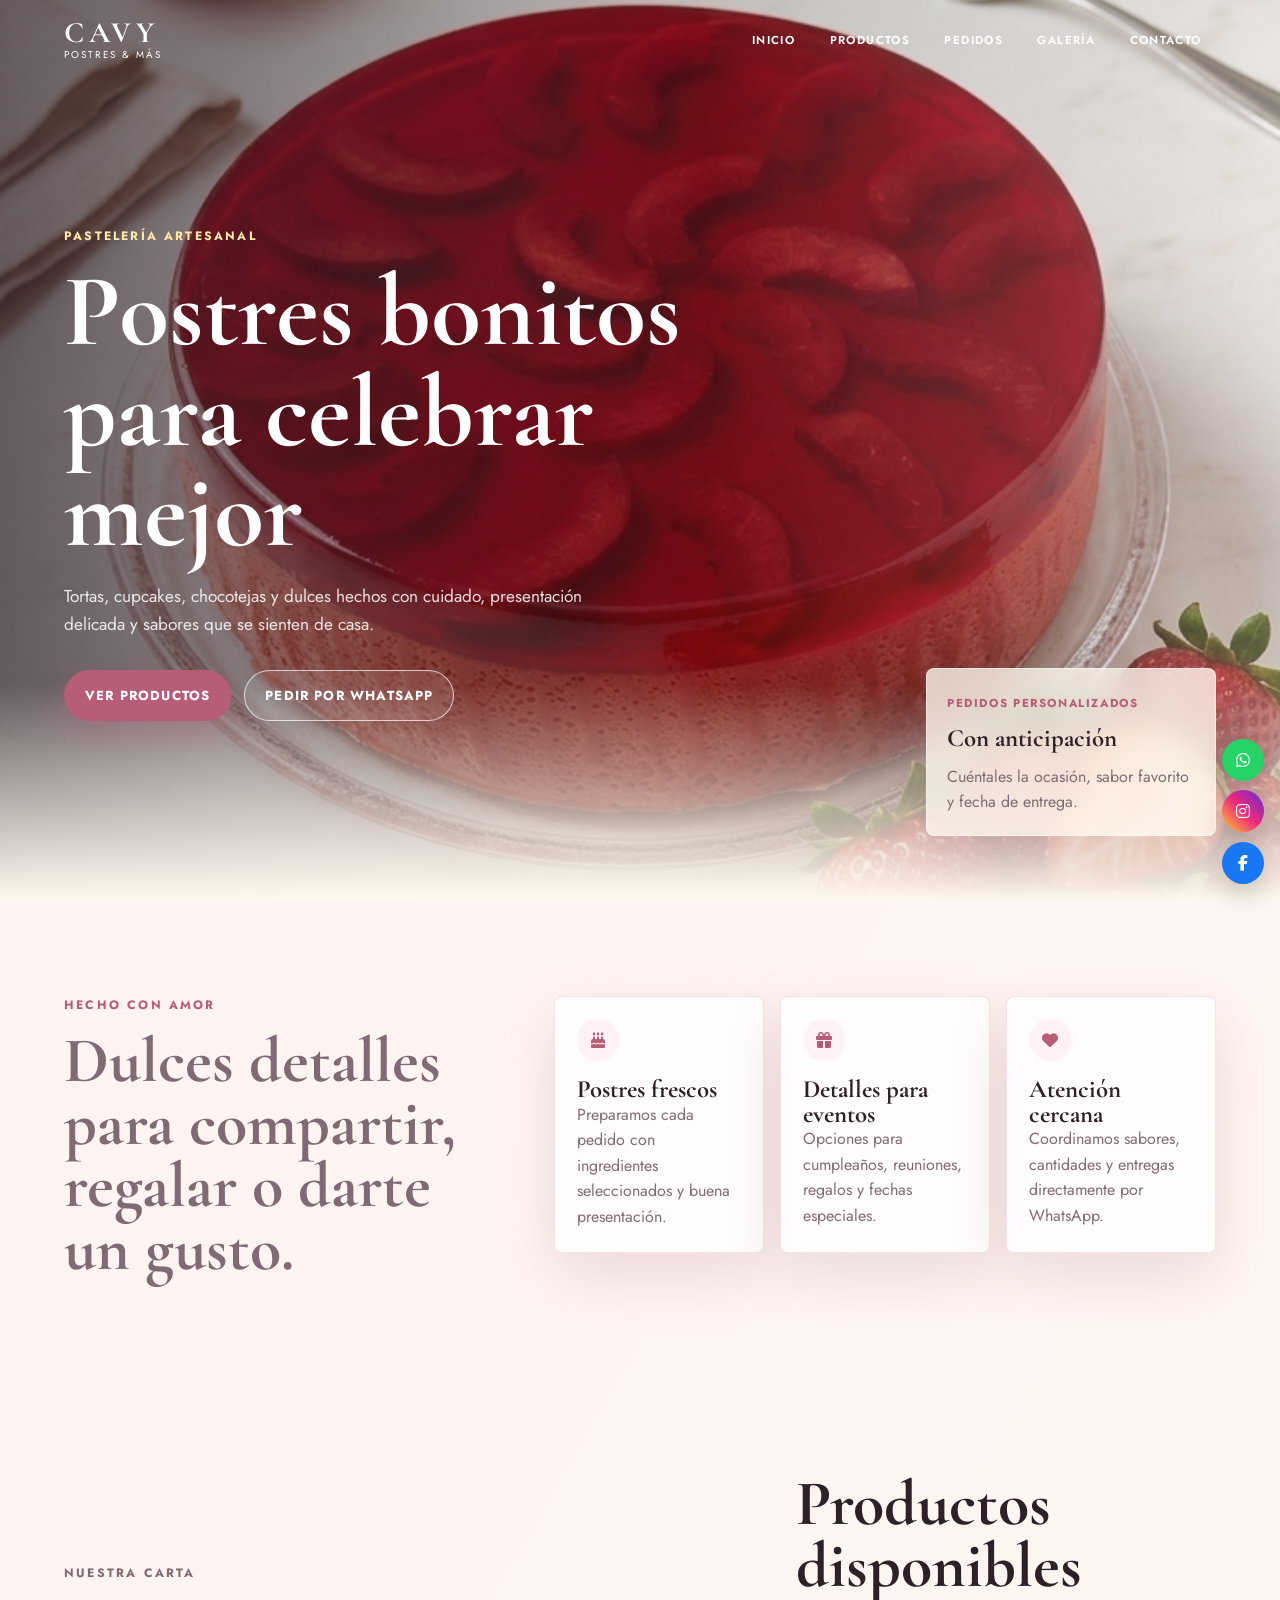
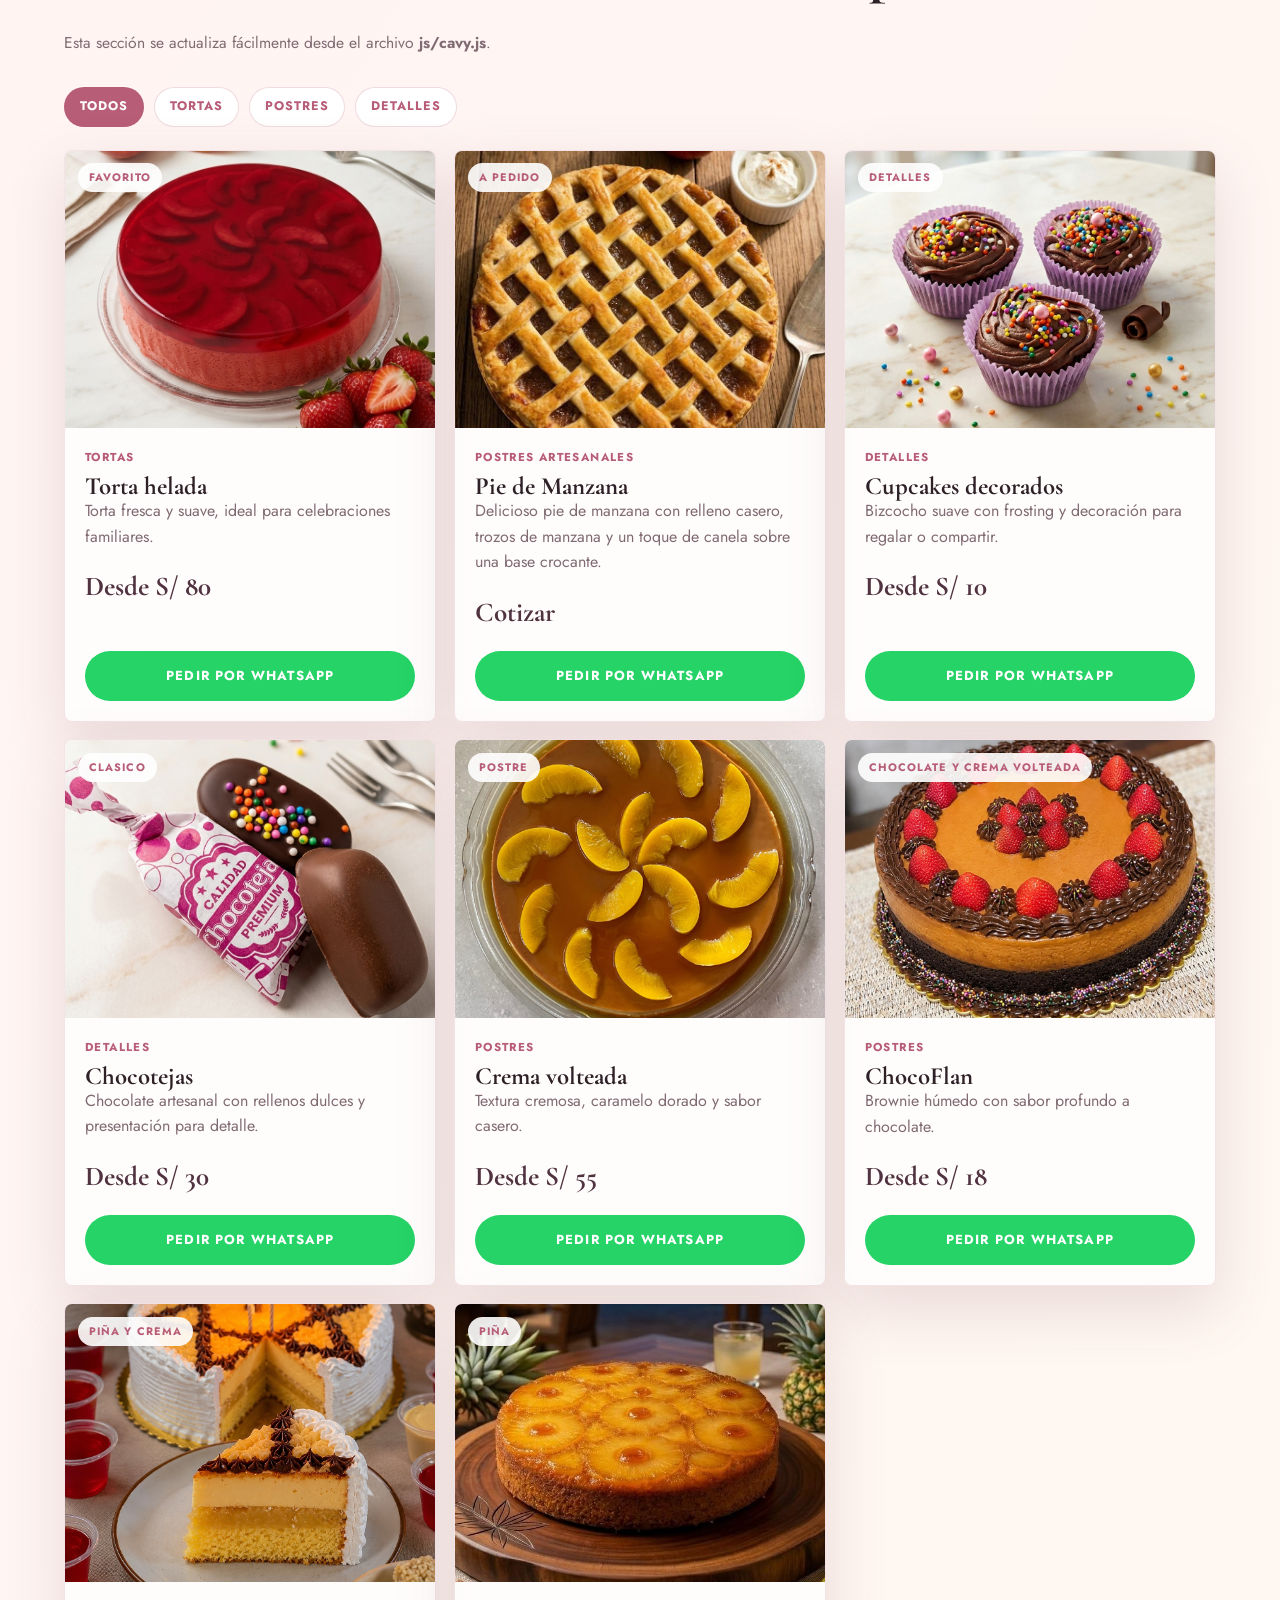
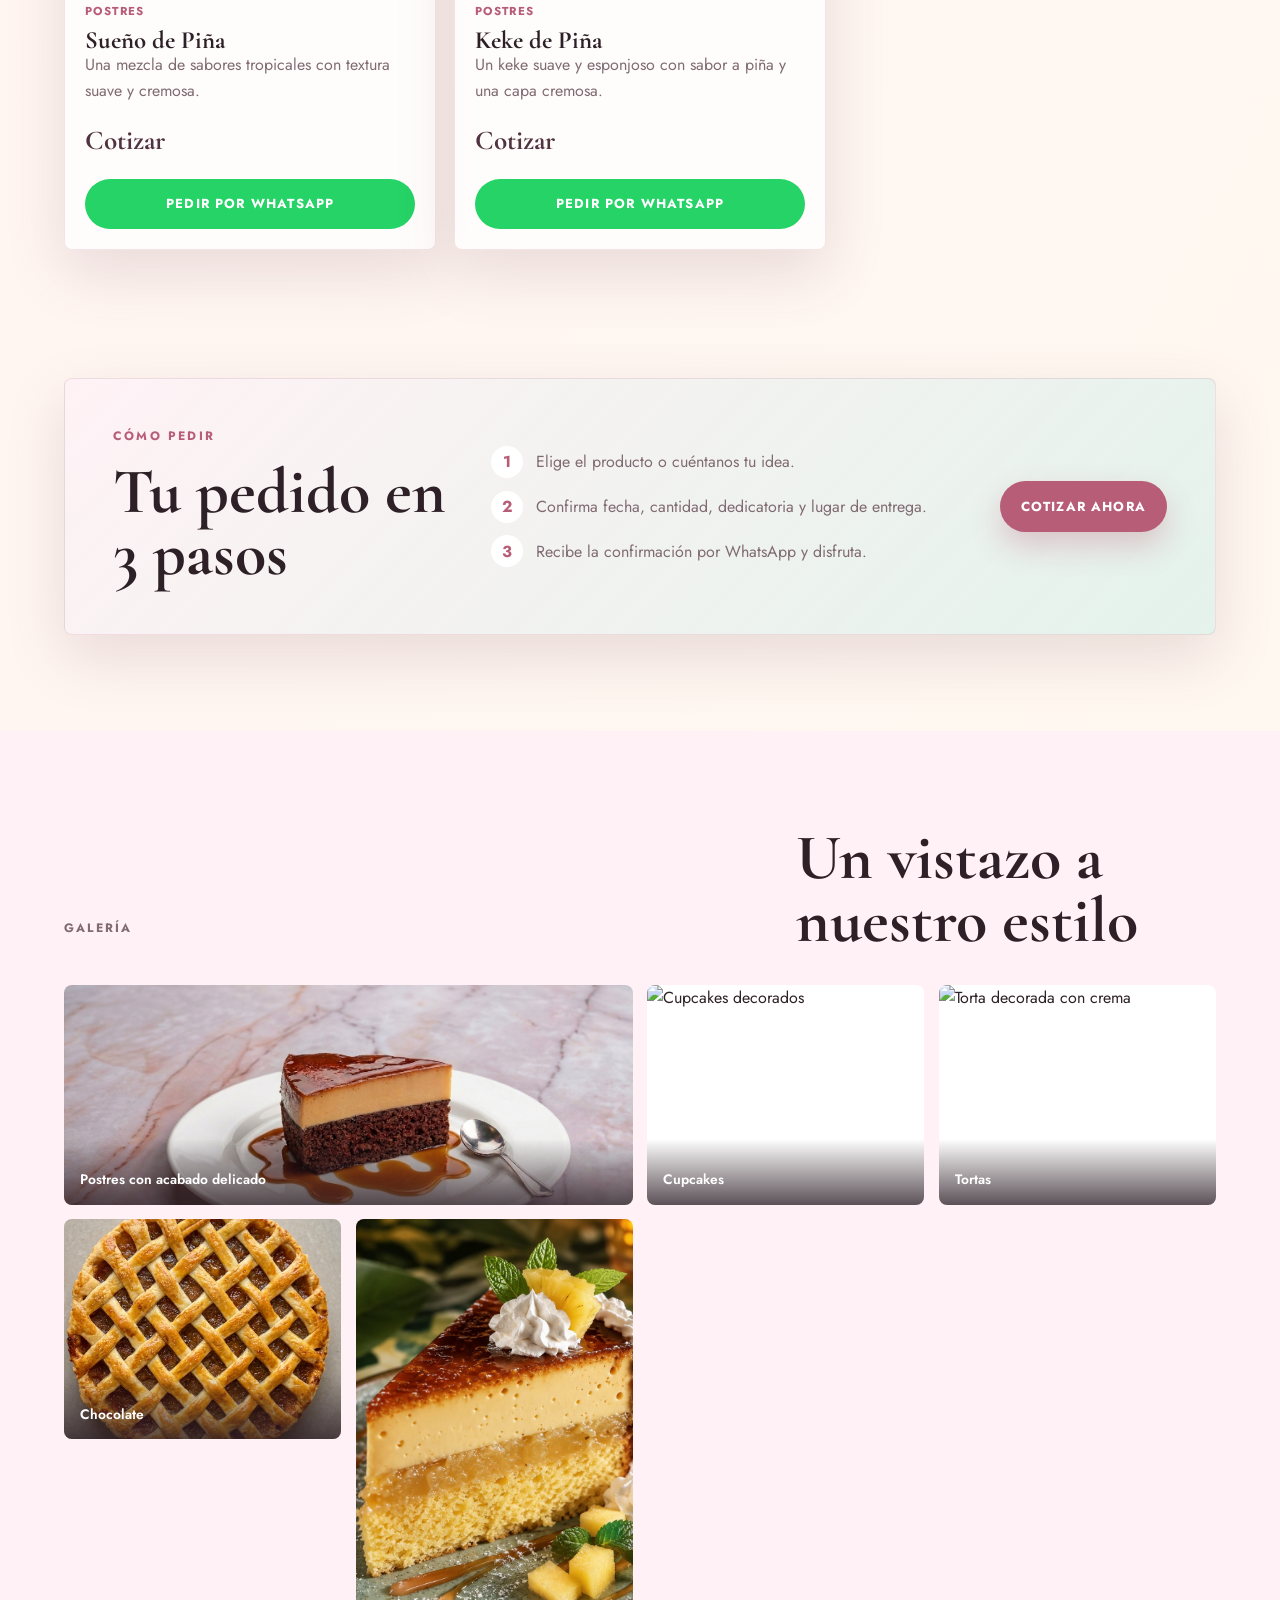
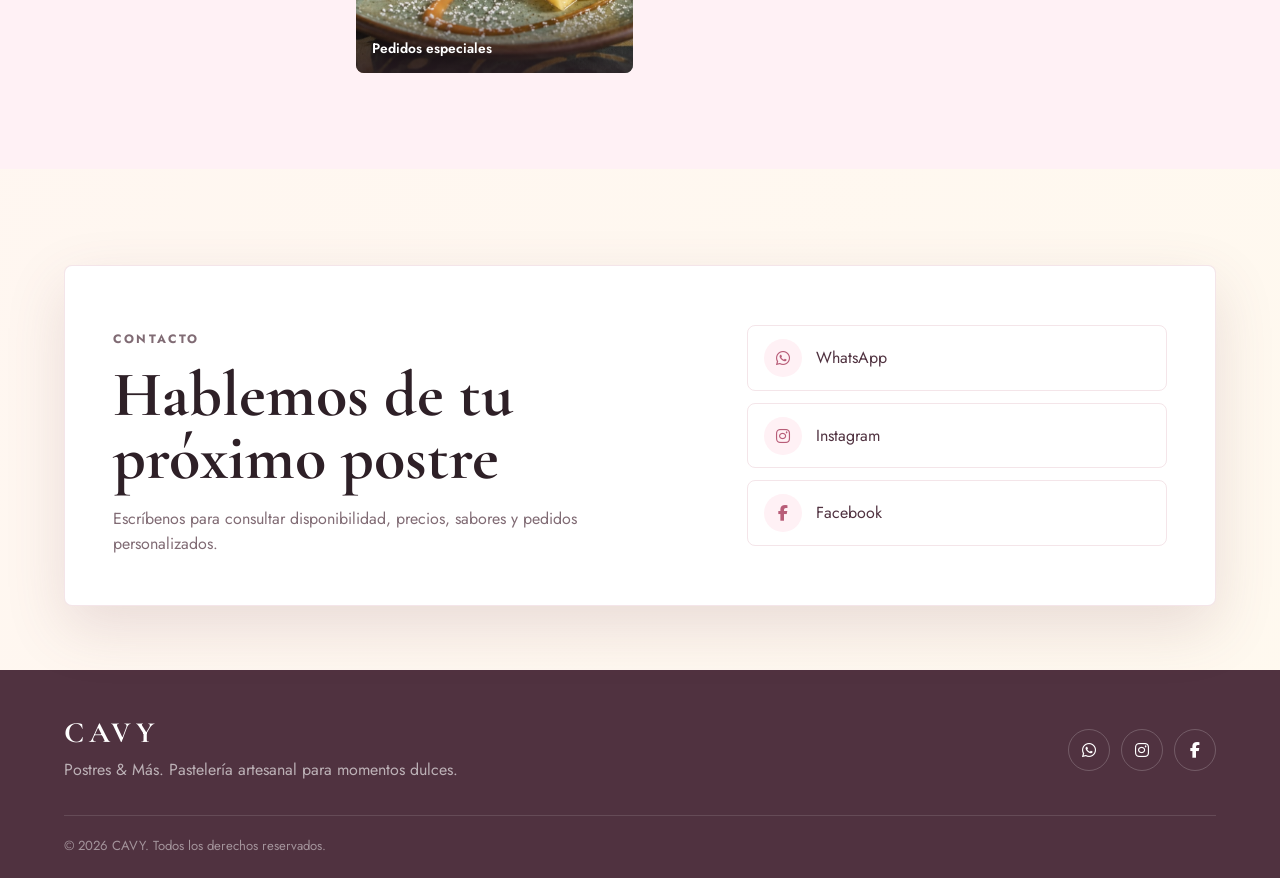
==== commit a8dfb3d2: "agrgar imagenes de postres" ====
--- a/index.html
+++ b/index.html
@@ -130,11 +130,11 @@
           <figcaption>Tortas</figcaption>
         </figure>
         <figure class="gallery-item reveal">
-          <img src="https://images.unsplash.com/photo-1606313564200-e75d5e30476c?q=80&w=900&auto=format&fit=crop" alt="Brownie de chocolate" loading="lazy">
+          <img src="pie-manzana.png" alt="Brownie de chocolate" loading="lazy">
           <figcaption>Chocolate</figcaption>
         </figure>
         <figure class="gallery-item tall reveal">
-          <img src="https://images.unsplash.com/photo-1488477181946-6428a0291777?q=80&w=900&auto=format&fit=crop" alt="Torta personalizada con decoración" loading="lazy">
+          <img src="tajadaPiña.jpeg" alt="Torta personalizada con decoración" loading="lazy">
           <figcaption>Pedidos especiales</figcaption>
         </figure>
       </div>
--- a/css/cavy.css
+++ b/css/cavy.css
@@ -759,9 +759,9 @@
 
   .nav-links {
     position: absolute;
-    top: 100%;
-    left: 4vw;
-    right: 4vw;
+    top: calc(100% + 0.5rem);
+    left: 0.75rem;
+    right: 0.75rem;
     display: none;
     flex-direction: column;
     align-items: stretch;
@@ -773,19 +773,43 @@
     box-shadow: var(--shadow);
   }
 
+  .nav-links a {
+    padding: 0.9rem 0.8rem;
+  }
+
   .nav-links.open {
     display: flex;
   }
 
   .hero {
     min-height: 92svh;
+    padding: 6rem 4vw 3.5rem;
+  }
+
+  .hero-content {
+    max-width: none;
+  }
+
+  .hero h1 {
+    font-size: clamp(2.8rem, 9vw, 4.6rem);
+  }
+
+  .hero-copy {
+    max-width: none;
+    font-size: 1rem;
+  }
+
+  .hero-actions {
+    flex-direction: column;
+    align-items: stretch;
   }
 
   .hero-card {
     position: relative;
     right: auto;
     bottom: auto;
-    margin-top: 2rem;
+    width: 100%;
+    margin-top: 1.5rem;
   }
 
   .gallery-grid {
@@ -800,7 +824,19 @@
   }
 
   .hero {
-    padding-top: 7rem;
+    padding-top: 5.5rem;
+  }
+
+  .hero h1 {
+    font-size: clamp(2.4rem, 10vw, 3.8rem);
+  }
+
+  .hero-copy {
+    font-size: 0.97rem;
+  }
+
+  .hero-card {
+    padding: 1rem;
   }
 
   .hero-actions,
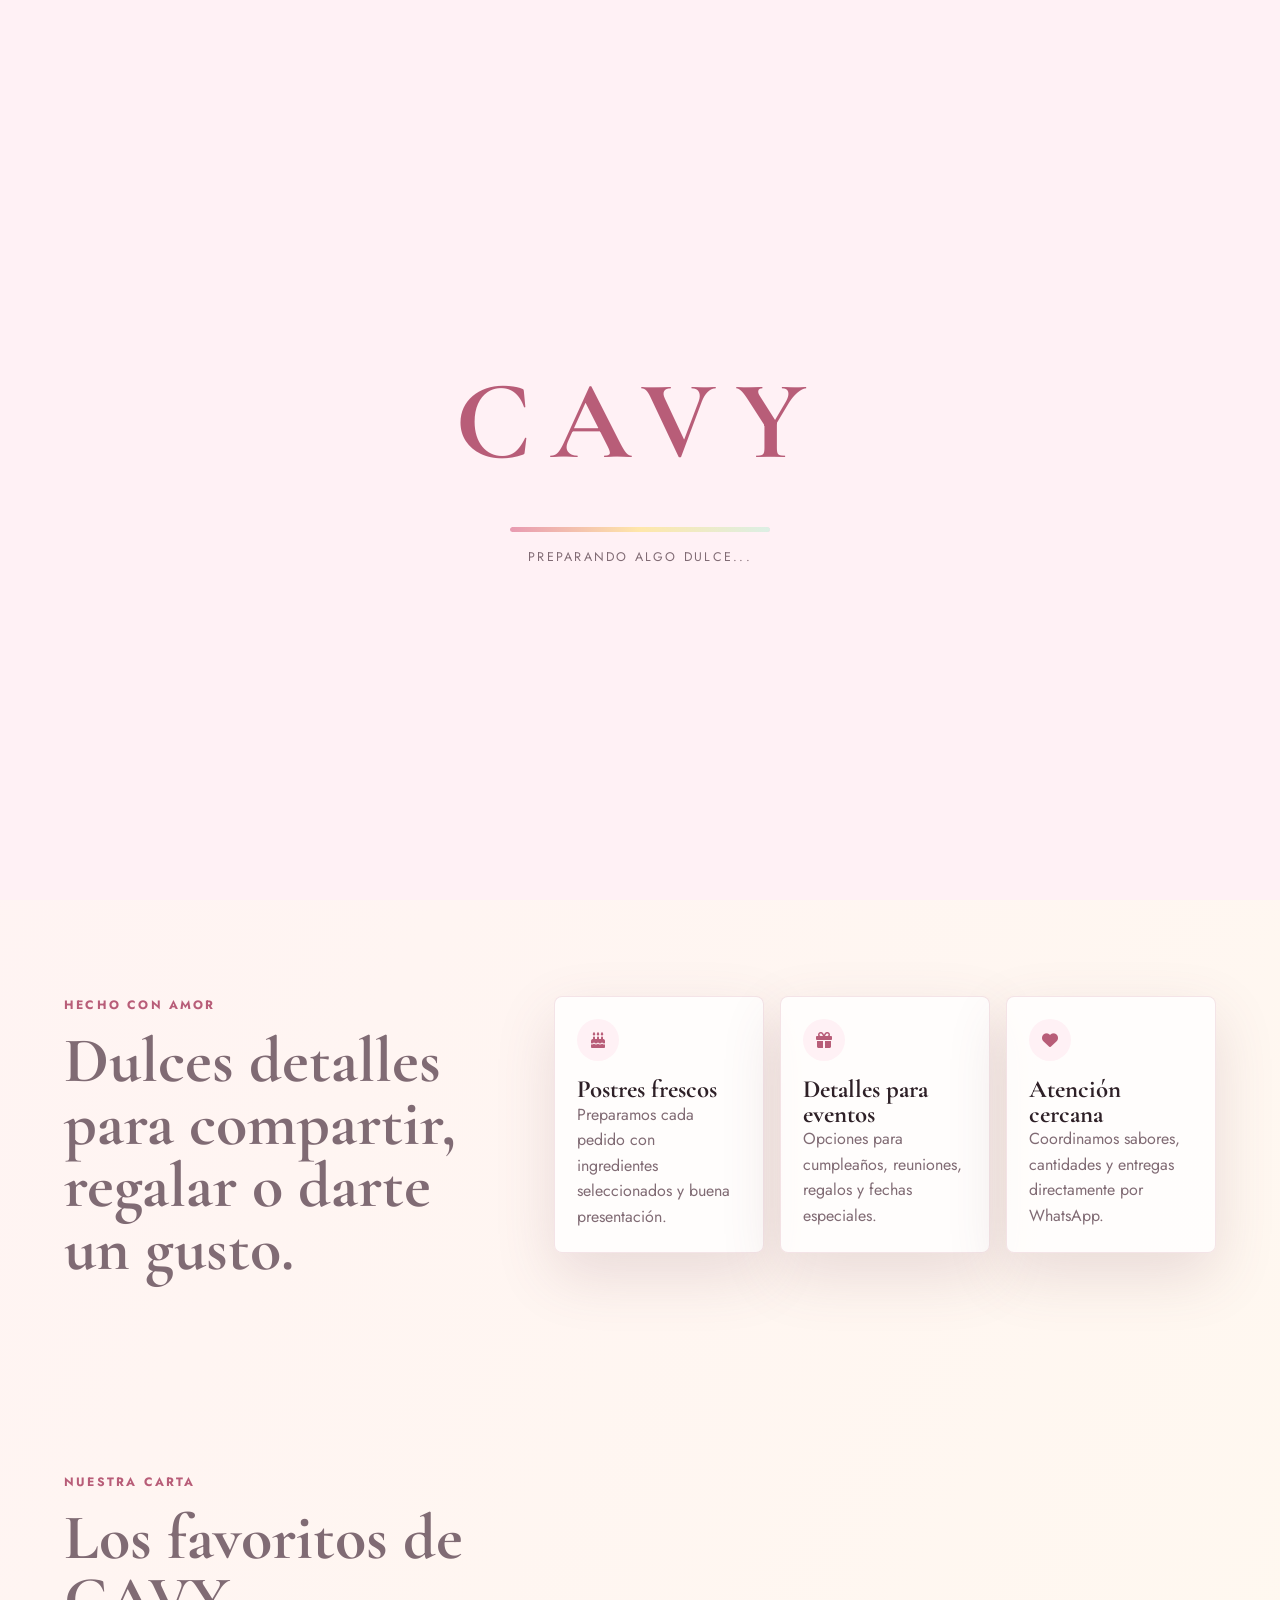
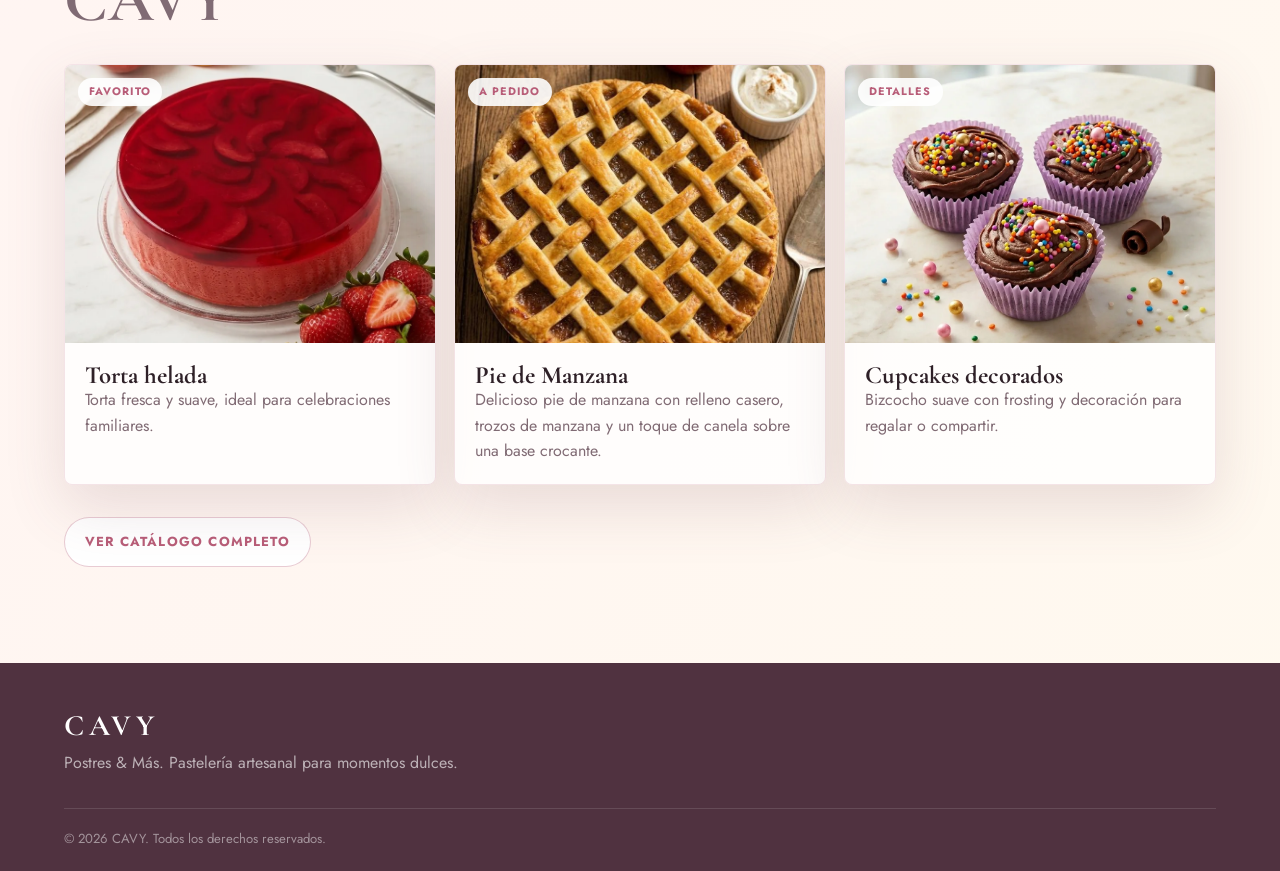
==== commit e8db4988: "Cinco páginas, catálogo con WebP, loader y Open Graph Separa el sitio en inicio, productos, pedidos," ====
--- a/index.html
+++ b/index.html
@@ -5,6 +5,16 @@
   <meta name="viewport" content="width=device-width, initial-scale=1.0">
   <meta name="description" content="CAVY Postres & Más: pastelería artesanal, tortas, cupcakes, chocotejas y postres personalizados para tus momentos especiales.">
   <title>CAVY | Postres & Más</title>
+  <meta property="og:type" content="website">
+  <meta property="og:site_name" content="CAVY Postres & Más">
+  <meta property="og:locale" content="es_PE">
+  <meta property="og:title" content="CAVY | Postres & Más">
+  <meta property="og:description" content="Pastelería artesanal: tortas, cupcakes, chocotejas y postres personalizados para tus momentos especiales.">
+  <meta property="og:url" content="https://cavy-mocha.vercel.app/">
+  <meta property="og:image" content="https://cavy-mocha.vercel.app/cavy-og.jpg">
+  <meta property="og:image:width" content="1200">
+  <meta property="og:image:height" content="630">
+  <meta property="og:image:alt" content="Torta helada artesanal de CAVY">
   <link rel="icon" type="image/x-icon" href="icocavy.ico">
   <link rel="preconnect" href="https://fonts.googleapis.com">
   <link rel="preconnect" href="https://fonts.gstatic.com" crossorigin>
@@ -20,44 +30,44 @@
   </div>
 
   <nav class="navbar" id="navbar" aria-label="Navegación principal">
-    <a class="brand" href="#inicio" aria-label="Ir al inicio">
+    <a class="brand" href="index.html" aria-label="Ir al inicio de CAVY">
       <span>CAVY</span>
       <small>Postres & Más</small>
     </a>
-    <button class="nav-toggle" id="navToggle" type="button" aria-label="Abrir menu" aria-expanded="false">
+    <button class="nav-toggle" id="navToggle" type="button" aria-label="Abrir menú" aria-expanded="false" aria-controls="navLinks">
       <span></span>
       <span></span>
       <span></span>
     </button>
     <ul class="nav-links" id="navLinks">
-      <li><a href="#inicio">Inicio</a></li>
-      <li><a href="#productos">Productos</a></li>
-      <li><a href="#pedidos">Pedidos</a></li>
-      <li><a href="#galeria">Galería</a></li>
-      <li><a href="#contacto">Contacto</a></li>
+      <li><a class="active" href="index.html" aria-current="page">Inicio</a></li>
+      <li><a href="productos.html">Productos</a></li>
+      <li><a href="pedidos.html">Pedidos</a></li>
+      <li><a href="galeria.html">Galería</a></li>
+      <li><a href="contacto.html">Contacto</a></li>
     </ul>
   </nav>
 
-  <header class="hero" id="inicio">
+  <header class="hero">
     <div class="hero-media" aria-hidden="true"></div>
     <div class="hero-content reveal">
       <p class="eyebrow">Pastelería artesanal</p>
       <h1>Postres bonitos para celebrar mejor</h1>
       <p class="hero-copy">Tortas, cupcakes, chocotejas y dulces hechos con cuidado, presentación delicada y sabores que se sienten de casa.</p>
       <div class="hero-actions">
-        <a class="btn primary" href="#productos">Ver productos</a>
-        <a class="btn ghost js-whatsapp" href="https://wa.me/51989191035?text=Hola%20CAVY%2C%20quisiera%20cotizar%20un%20pedido%20de%20postres." target="_blank" rel="noopener">Pedir por WhatsApp</a>
+        <a class="btn primary" href="productos.html">Ver productos</a>
+        <a class="btn ghost js-whatsapp" href="https://wa.me/51989191035?text=Hola%20CAVY%2C%20quisiera%20cotizar%20un%20pedido%20de%20postres." target="_blank" rel="noopener"><i class="fa-brands fa-whatsapp" aria-hidden="true"></i> Pedir por WhatsApp</a>
       </div>
     </div>
     <div class="hero-card reveal">
       <span>Pedidos personalizados</span>
       <strong>Con anticipación</strong>
-      <p>Cuéntales la ocasión, sabor favorito y fecha de entrega.</p>
+      <p>Cuéntanos la ocasión, sabor favorito y fecha de entrega.</p>
     </div>
   </header>
 
   <main>
-    <section class="section intro-section" aria-label="Presentacion">
+    <section class="section intro-section" aria-label="Presentación de CAVY">
       <div class="intro-copy reveal">
         <p class="eyebrow">Hecho con amor</p>
         <h2>Dulces detalles para compartir, regalar o darte un gusto.</h2>
@@ -81,109 +91,33 @@
       </div>
     </section>
 
-    <section class="section products-section" id="productos">
-      <div class="section-heading reveal">
+    <section class="section home-products" aria-label="Catálogo de productos">
+      <div class="intro-copy reveal">
         <p class="eyebrow">Nuestra carta</p>
-        <h2>Productos disponibles</h2>
-        <p>Esta sección se actualiza fácilmente desde el archivo <strong>js/cavy.js</strong>.</p>
+        <h2>Los favoritos de CAVY</h2>
       </div>
-      <div class="product-tools reveal" aria-label="Filtros de productos">
-        <button class="filter-btn active" type="button" data-filter="todos">Todos</button>
-        <button class="filter-btn" type="button" data-filter="tortas">Tortas</button>
-        <button class="filter-btn" type="button" data-filter="postres">Postres</button>
-        <button class="filter-btn" type="button" data-filter="detalles">Detalles</button>
-      </div>
-      <div class="cards-grid" id="productGrid" aria-live="polite"></div>
-    </section>
-
-    <section class="section order-section" id="pedidos">
-      <div class="order-panel reveal">
-        <div>
-          <p class="eyebrow">Cómo pedir</p>
-          <h2>Tu pedido en 3 pasos</h2>
-        </div>
-        <ol class="steps">
-          <li><span>1</span>Elige el producto o cuéntanos tu idea.</li>
-          <li><span>2</span>Confirma fecha, cantidad, dedicatoria y lugar de entrega.</li>
-          <li><span>3</span>Recibe la confirmación por WhatsApp y disfruta.</li>
-        </ol>
-        <a class="btn primary js-whatsapp" href="https://wa.me/51989191035?text=Hola%20CAVY%2C%20quisiera%20cotizar%20un%20pedido%20de%20postres." target="_blank" rel="noopener">Cotizar ahora</a>
-      </div>
-    </section>
-
-    <section class="section gallery-section" id="galeria">
-      <div class="section-heading reveal">
-        <p class="eyebrow">Galería</p>
-        <h2>Un vistazo a nuestro estilo</h2>
-      </div>
-      <div class="gallery-grid">
-        <figure class="gallery-item wide reveal">
-          <img src="chocoflan.png" alt="Postre CAVY con caramelo servido en plato" loading="lazy">
-          <figcaption>Postres con acabado delicado</figcaption>
-        </figure>
-        <figure class="gallery-item reveal">
-          <img src="https://images.unsplash.com/photo-1563729784474-d77dbb933a9e?q=80&w=900&auto=format&fit=crop" alt="Cupcakes decorados" loading="lazy">
-          <figcaption>Cupcakes</figcaption>
-        </figure>
-        <figure class="gallery-item reveal">
-          <img src="https://images.unsplash.com/photo-1578985545062-69928b1d9587?q=80&w=900&auto=format&fit=crop" alt="Torta decorada con crema" loading="lazy">
-          <figcaption>Tortas</figcaption>
-        </figure>
-        <figure class="gallery-item reveal">
-          <img src="pie-manzana.png" alt="Brownie de chocolate" loading="lazy">
-          <figcaption>Chocolate</figcaption>
-        </figure>
-        <figure class="gallery-item tall reveal">
-          <img src="tajadaPiña.jpeg" alt="Torta personalizada con decoración" loading="lazy">
-          <figcaption>Pedidos especiales</figcaption>
-        </figure>
-      </div>
-    </section>
-
-    <section class="section contact-section" id="contacto">
-      <div class="contact-card reveal">
-        <div>
-          <p class="eyebrow">Contacto</p>
-          <h2>Hablemos de tu próximo postre</h2>
-          <p>Escríbenos para consultar disponibilidad, precios, sabores y pedidos personalizados.</p>
-        </div>
-        <div class="contact-actions">
-          <a class="contact-link js-whatsapp" href="https://wa.me/51989191035?text=Hola%20CAVY%2C%20quisiera%20cotizar%20un%20pedido%20de%20postres." target="_blank" rel="noopener">
-            <i class="fa-brands fa-whatsapp" aria-hidden="true"></i>
-            <span>WhatsApp</span>
-          </a>
-          <a class="contact-link js-instagram" href="#" target="_blank" rel="noopener">
-            <i class="fa-brands fa-instagram" aria-hidden="true"></i>
-            <span>Instagram</span>
-          </a>
-          <a class="contact-link js-facebook" href="#" target="_blank" rel="noopener">
-            <i class="fa-brands fa-facebook-f" aria-hidden="true"></i>
-            <span>Facebook</span>
-          </a>
-        </div>
-      </div>
+      <div class="cards-grid" id="productGrid" data-compacta="true" data-limite="3" aria-live="polite"></div>
+      <a class="btn secondary" href="productos.html">Ver catálogo completo</a>
     </section>
   </main>
 
   <footer>
     <div class="footer-inner">
       <div>
-        <a class="footer-brand" href="#inicio">CAVY</a>
+        <a class="footer-brand" href="index.html">CAVY</a>
         <p>Postres & Más. Pastelería artesanal para momentos dulces.</p>
       </div>
       <div class="footer-socials">
-        <a class="js-whatsapp" href="https://wa.me/51989191035?text=Hola%20CAVY%2C%20quisiera%20cotizar%20un%20pedido%20de%20postres." target="_blank" rel="noopener" aria-label="WhatsApp"><i class="fa-brands fa-whatsapp"></i></a>
-        <a class="js-instagram" href="#" target="_blank" rel="noopener" aria-label="Instagram"><i class="fa-brands fa-instagram"></i></a>
-        <a class="js-facebook" href="#" target="_blank" rel="noopener" aria-label="Facebook"><i class="fa-brands fa-facebook-f"></i></a>
+        <a class="js-instagram" target="_blank" rel="noopener" aria-label="Instagram"><i class="fa-brands fa-instagram"></i></a>
+        <a class="js-facebook" target="_blank" rel="noopener" aria-label="Facebook"><i class="fa-brands fa-facebook-f"></i></a>
       </div>
     </div>
     <p class="copyright">© <span id="year"></span> CAVY. Todos los derechos reservados.</p>
   </footer>
 
-  <div class="floating-socials" aria-label="Contactos rápidos">
-    <a class="float-btn whatsapp js-whatsapp" href="https://wa.me/51989191035?text=Hola%20CAVY%2C%20quisiera%20cotizar%20un%20pedido%20de%20postres." target="_blank" rel="noopener" aria-label="Contactar por WhatsApp"><i class="fa-brands fa-whatsapp"></i></a>
-    <a class="float-btn instagram js-instagram" href="#" target="_blank" rel="noopener" aria-label="Ver Instagram"><i class="fa-brands fa-instagram"></i></a>
-    <a class="float-btn facebook js-facebook" href="#" target="_blank" rel="noopener" aria-label="Ver Facebook"><i class="fa-brands fa-facebook-f"></i></a>
+  <div class="floating-socials" aria-label="Redes sociales de CAVY">
+    <a class="float-btn instagram js-instagram" target="_blank" rel="noopener" aria-label="Ver Instagram"><i class="fa-brands fa-instagram"></i></a>
+    <a class="float-btn facebook js-facebook" target="_blank" rel="noopener" aria-label="Ver Facebook"><i class="fa-brands fa-facebook-f"></i></a>
   </div>
 
   <script src="js/cavy.js"></script>
--- a/css/cavy.css
+++ b/css/cavy.css
@@ -20,10 +20,6 @@
   padding: 0;
 }
 
-html {
-  scroll-behavior: smooth;
-}
-
 body {
   background:
     linear-gradient(120deg, rgba(255, 241, 245, 0.78), rgba(255, 249, 239, 0.96)),
@@ -44,6 +40,10 @@
   color: inherit;
 }
 
+[hidden] {
+  display: none !important;
+}
+
 button,
 input,
 textarea {
@@ -59,7 +59,7 @@
   align-content: center;
   gap: 1rem;
   background: var(--blush);
-  transition: opacity 0.45s ease, visibility 0.45s ease;
+  transition: opacity 0.6s ease, visibility 0.6s ease;
 }
 
 #page-loader.hidden {
@@ -74,6 +74,7 @@
   font-size: clamp(3.5rem, 12vw, 7rem);
   font-weight: 700;
   letter-spacing: 0.18em;
+  animation: loaderIn 0.8s ease both;
 }
 
 .loader-bar {
@@ -82,15 +83,17 @@
   overflow: hidden;
   border-radius: 99px;
   background: rgba(184, 93, 120, 0.15);
+  animation: loaderIn 0.8s 0.12s ease both;
 }
 
 .loader-bar span {
   display: block;
-  width: 55%;
+  width: 100%;
   height: 100%;
   border-radius: inherit;
   background: linear-gradient(90deg, var(--rose), var(--butter), var(--mint));
-  animation: loaderMove 1.2s ease-in-out infinite;
+  transform-origin: left center;
+  animation: loaderFill 2s cubic-bezier(0.4, 0, 0.2, 1) forwards;
 }
 
 #page-loader p {
@@ -98,11 +101,17 @@
   font-size: 0.78rem;
   letter-spacing: 0.18em;
   text-transform: uppercase;
-}
-
-@keyframes loaderMove {
-  0% { transform: translateX(-105%); }
-  100% { transform: translateX(205%); }
+  animation: loaderIn 0.8s 0.24s ease both;
+}
+
+@keyframes loaderFill {
+  from { transform: scaleX(0); }
+  to { transform: scaleX(1); }
+}
+
+@keyframes loaderIn {
+  from { opacity: 0; transform: translateY(12px); }
+  to { opacity: 1; transform: translateY(0); }
 }
 
 .navbar {
@@ -119,6 +128,7 @@
 }
 
 .navbar.scrolled,
+.navbar.solid,
 .navbar.open {
   color: var(--ink);
   background: rgba(255, 249, 239, 0.94);
@@ -207,7 +217,7 @@
   inset: 0;
   background-image:
     linear-gradient(90deg, rgba(46, 32, 39, 0.72), rgba(46, 32, 39, 0.22) 55%, rgba(255, 241, 245, 0.25)),
-    url("../torta-helada.png");
+    url("../torta-helada.webp");
   background-position: center;
   background-size: cover;
   transform: scale(1.02);
@@ -281,6 +291,7 @@
   display: inline-flex;
   align-items: center;
   justify-content: center;
+  gap: 0.55rem;
   min-height: 48px;
   border: 1px solid transparent;
   border-radius: 999px;
@@ -307,6 +318,18 @@
   border-color: rgba(255, 255, 255, 0.7);
   color: var(--white);
   background: rgba(255, 255, 255, 0.1);
+}
+
+.btn.secondary {
+  border-color: rgba(184, 93, 120, 0.32);
+  background: var(--white);
+  color: var(--rose-deep);
+}
+
+.btn.whatsapp {
+  background: #25d366;
+  color: var(--white);
+  box-shadow: 0 14px 30px rgba(37, 211, 102, 0.28);
 }
 
 .hero-card {
@@ -339,15 +362,36 @@
 }
 
 .hero-card p,
-.section-heading p,
 .intro-copy p + h2,
 .contact-card p,
 .footer-inner p {
   color: var(--muted);
 }
 
+.page-hero {
+  padding: 9rem 5vw 3rem;
+  background:
+    linear-gradient(135deg, rgba(255, 241, 245, 0.9), rgba(220, 239, 229, 0.6)),
+    var(--cream);
+  border-bottom: 1px solid rgba(184, 93, 120, 0.12);
+}
+
+.page-hero h1 {
+  font-size: clamp(2.8rem, 7vw, 5rem);
+}
+
+.page-hero p:not(.eyebrow) {
+  max-width: 640px;
+  margin-top: 1rem;
+  color: var(--muted);
+}
+
 .section {
   padding: 6rem 5vw;
+}
+
+.page-hero + .section {
+  padding-top: 3.5rem;
 }
 
 .intro-section {
@@ -399,18 +443,6 @@
   color: var(--muted);
 }
 
-.section-heading {
-  display: grid;
-  grid-template-columns: minmax(0, 1fr) minmax(260px, 420px);
-  gap: 2rem;
-  align-items: end;
-  margin-bottom: 2rem;
-}
-
-.section-heading p:last-child {
-  font-size: 0.98rem;
-}
-
 .product-tools {
   display: flex;
   flex-wrap: wrap;
@@ -442,6 +474,14 @@
   display: grid;
   grid-template-columns: repeat(3, minmax(0, 1fr));
   gap: 1.1rem;
+}
+
+.home-products .cards-grid {
+  margin-top: 2rem;
+}
+
+.home-products > .btn {
+  margin-top: 2rem;
 }
 
 .product-card {
@@ -515,10 +555,6 @@
   color: var(--white);
 }
 
-.order-section {
-  padding-top: 2rem;
-}
-
 .order-panel {
   display: grid;
   grid-template-columns: minmax(0, 0.8fr) minmax(0, 1.1fr) auto;
@@ -554,6 +590,12 @@
   font-weight: 700;
 }
 
+.order-actions {
+  display: grid;
+  gap: 0.7rem;
+  justify-items: start;
+}
+
 .gallery-section {
   background: var(--blush);
 }
@@ -562,6 +604,7 @@
   display: grid;
   grid-template-columns: repeat(4, minmax(0, 1fr));
   grid-auto-rows: 220px;
+  grid-auto-flow: dense;
   gap: 0.9rem;
 }
 
@@ -612,6 +655,10 @@
 .contact-card p {
   max-width: 540px;
   margin-top: 1rem;
+}
+
+.contact-card .btn {
+  margin-top: 1.5rem;
 }
 
 .contact-actions {
@@ -736,15 +783,10 @@
     grid-template-columns: repeat(2, minmax(0, 1fr));
   }
 
-  .section-heading,
   .intro-section,
   .order-panel,
   .contact-card {
     grid-template-columns: 1fr;
-  }
-
-  .order-panel .btn {
-    width: fit-content;
   }
 }
 
@@ -812,9 +854,27 @@
     margin-top: 1.5rem;
   }
 
+  .page-hero {
+    padding: 7rem 4vw 2.5rem;
+  }
+
   .gallery-grid {
     grid-template-columns: repeat(2, minmax(0, 1fr));
-    grid-auto-rows: 190px;
+    grid-auto-rows: auto;
+  }
+
+  .gallery-item {
+    aspect-ratio: 1 / 1;
+  }
+
+  .gallery-item.wide {
+    grid-column: span 2;
+    aspect-ratio: 16 / 10;
+  }
+
+  .gallery-item.tall {
+    grid-row: auto;
+    aspect-ratio: 4 / 5;
   }
 }
 
@@ -839,9 +899,16 @@
     padding: 1rem;
   }
 
+  .page-hero {
+    padding: 6.5rem 5vw 2.2rem;
+  }
+
+  .page-hero h1 {
+    font-size: clamp(2.4rem, 9vw, 3.4rem);
+  }
+
   .hero-actions,
-  .btn,
-  .order-panel .btn {
+  .btn {
     width: 100%;
   }
 
@@ -851,10 +918,16 @@
     grid-template-columns: 1fr;
   }
 
+  .gallery-item,
   .gallery-item.wide,
   .gallery-item.tall {
     grid-column: auto;
     grid-row: auto;
+    aspect-ratio: 4 / 3;
+  }
+
+  .order-actions {
+    width: 100%;
   }
 
   .footer-inner {
